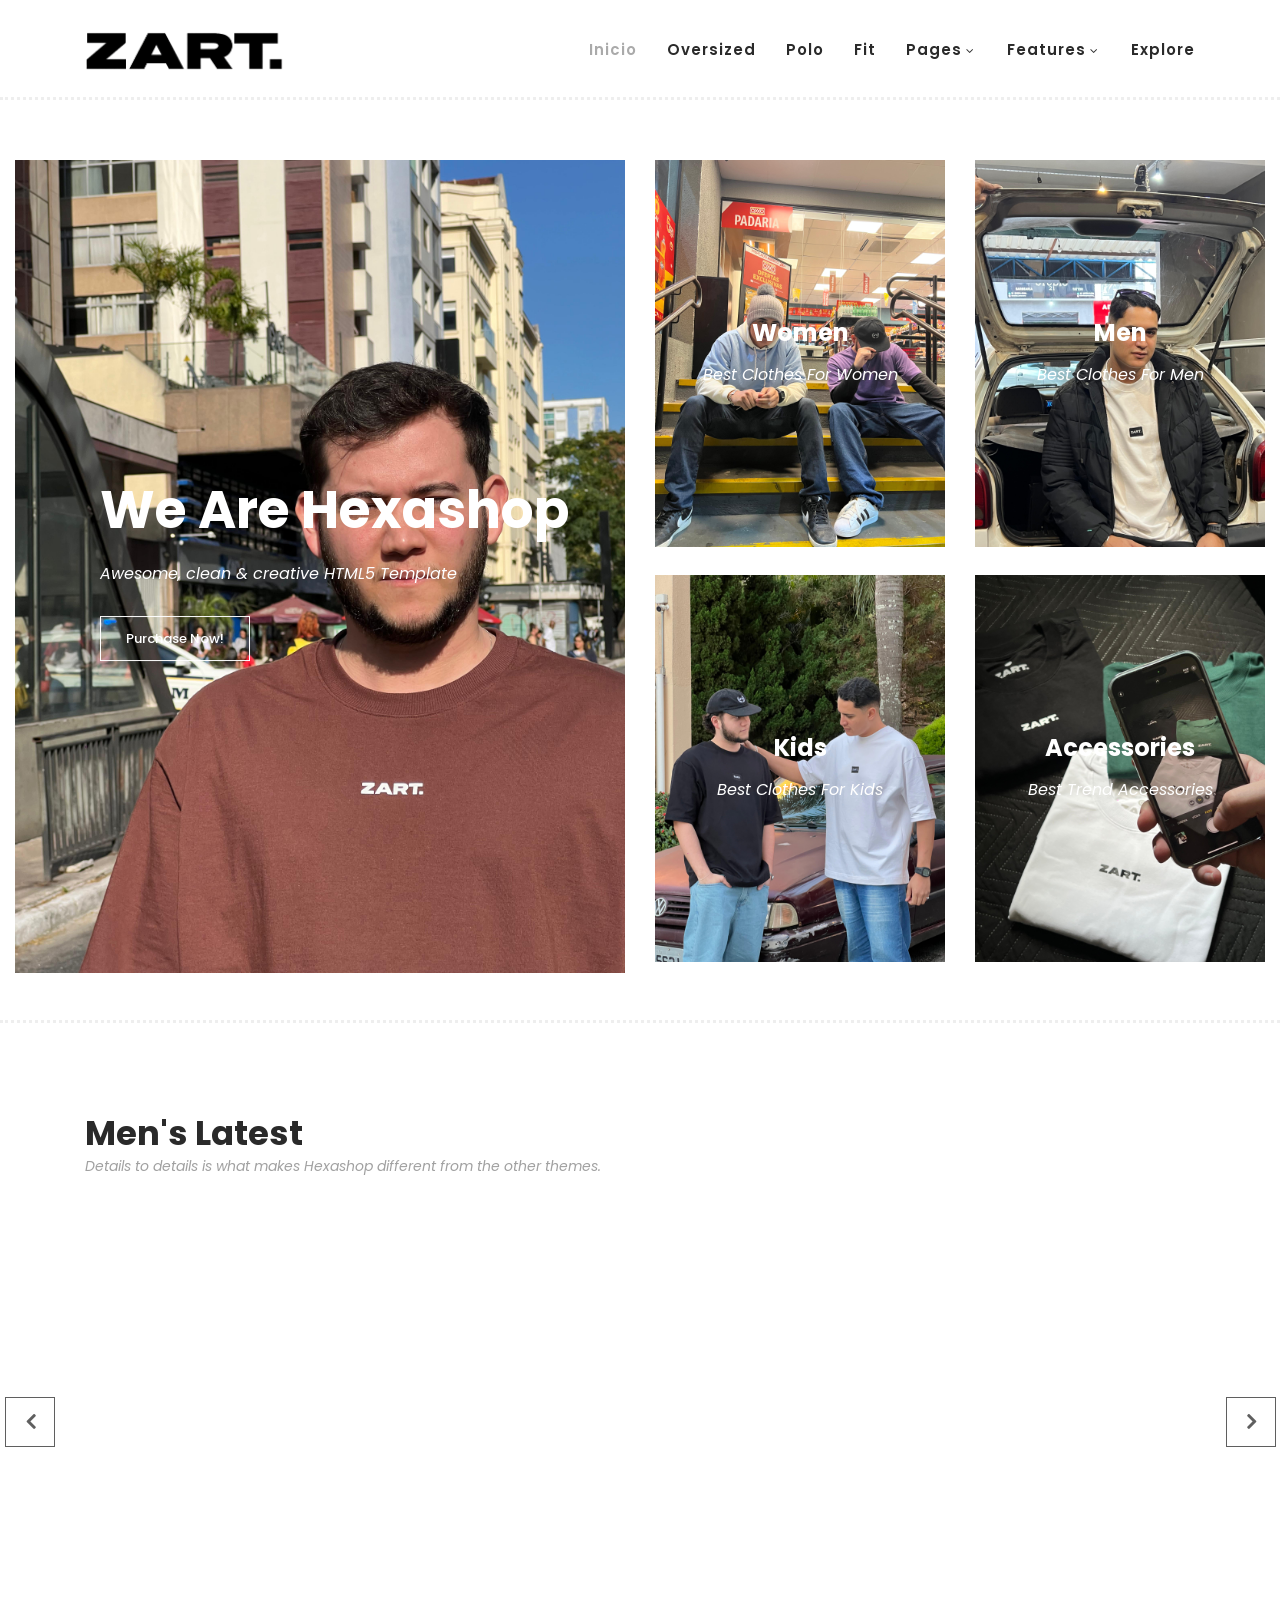
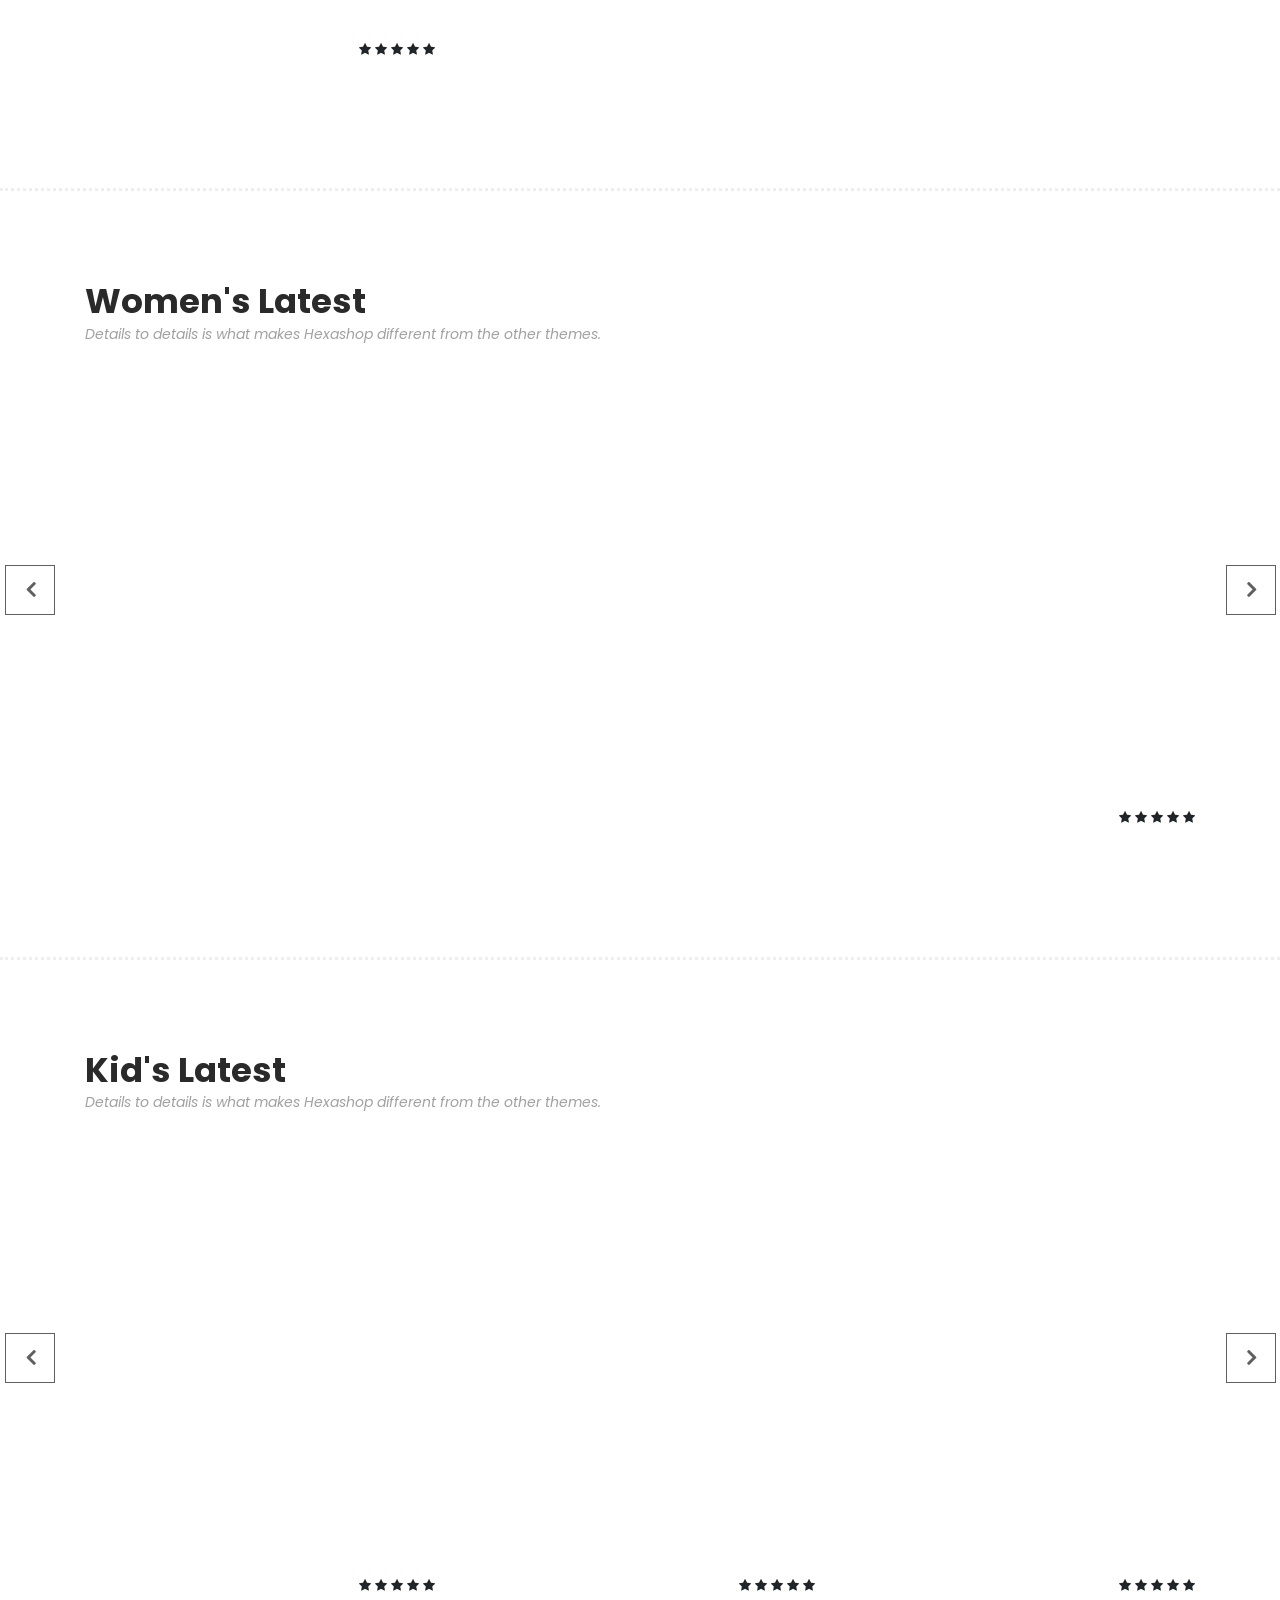
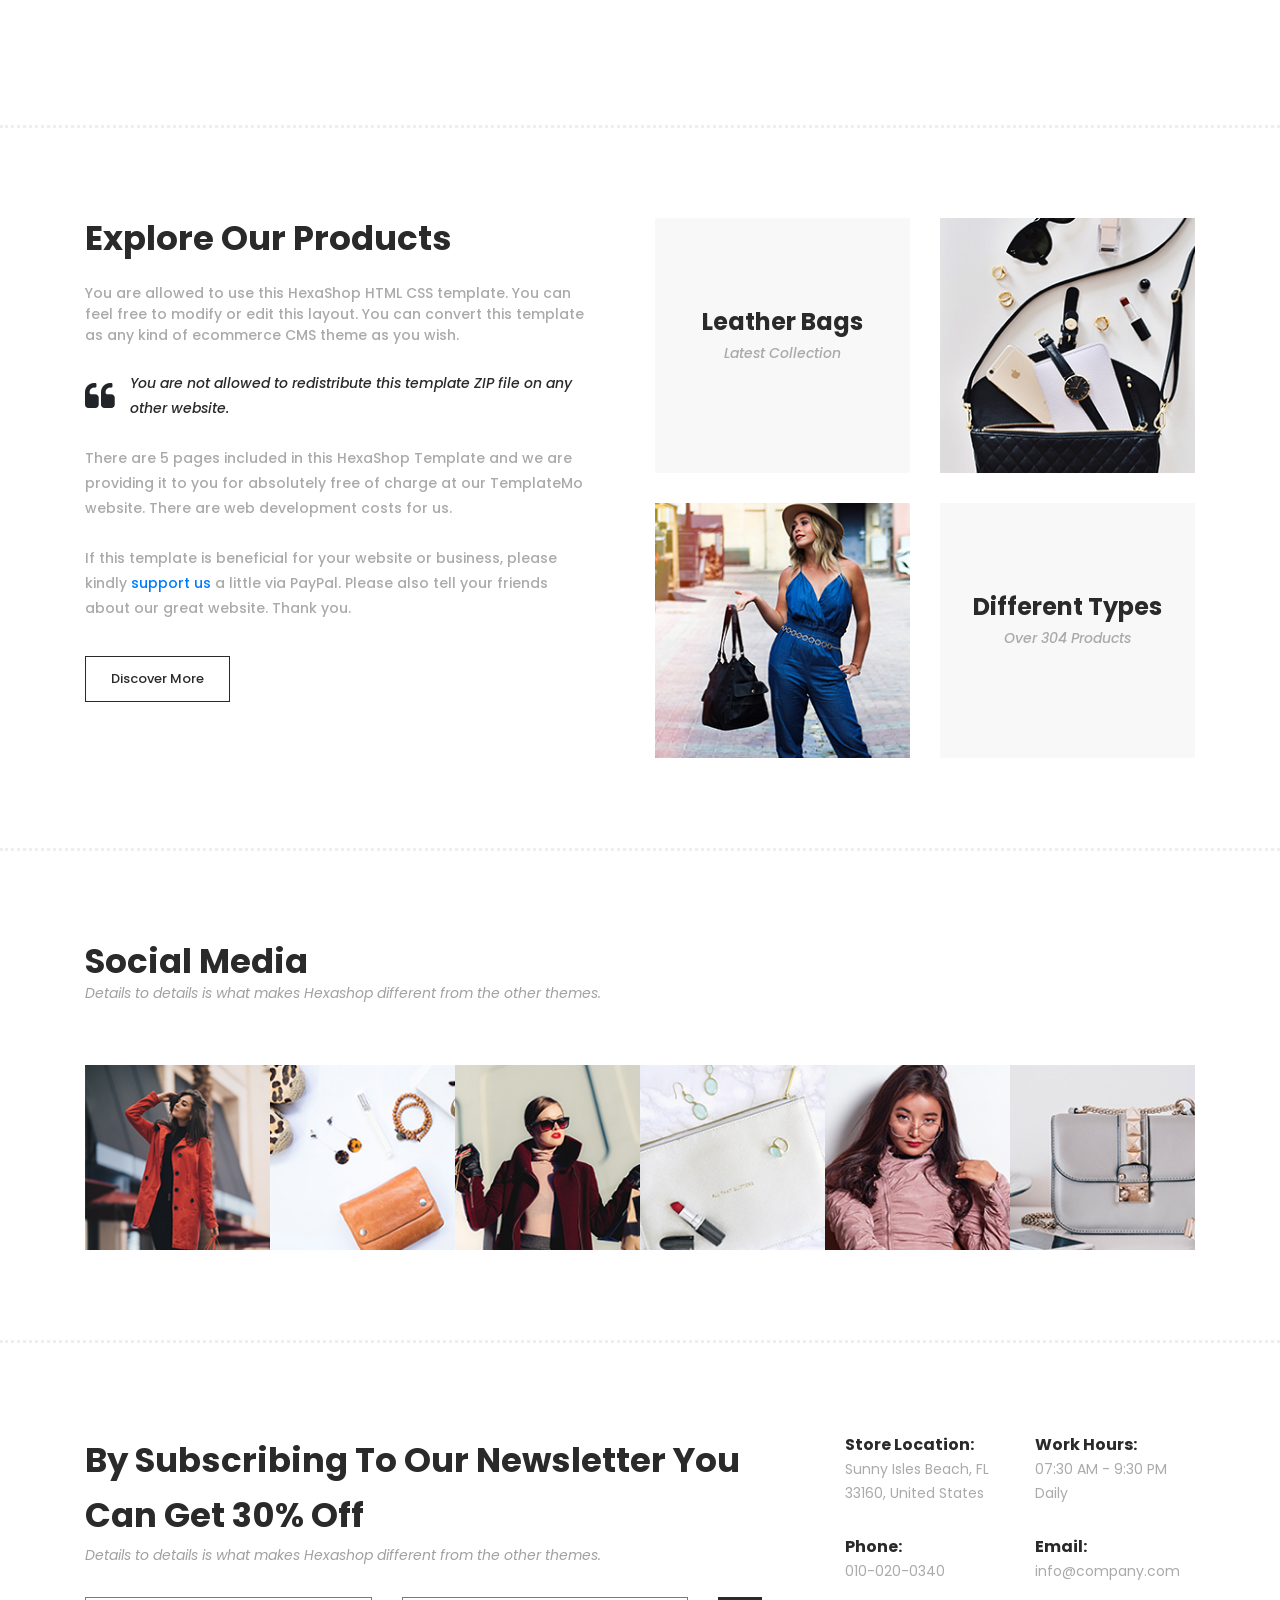
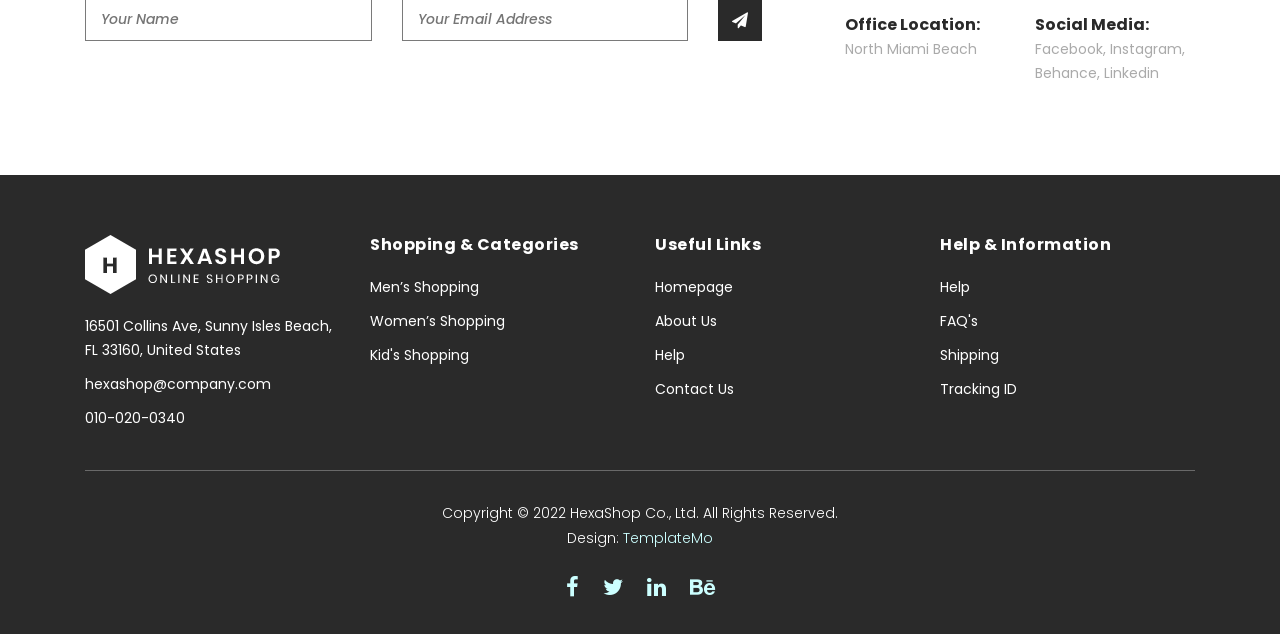
==== index.html @ af6d88c0 "zart" ====
<!DOCTYPE html>
<html lang="en">

  <head>

    <meta charset="utf-8">
    <meta name="viewport" content="width=device-width, initial-scale=1, shrink-to-fit=no">
    <meta name="description" content="">
    <meta name="author" content="">
    <link href="https://fonts.googleapis.com/css?family=Poppins:100,200,300,400,500,600,700,800,900&display=swap" rel="stylesheet">

    <title>Hexashop Ecommerce HTML CSS Template</title>


    <!-- Additional CSS Files -->
    <link rel="stylesheet" type="text/css" href="assets/css/bootstrap.min.css">

    <link rel="stylesheet" type="text/css" href="assets/css/font-awesome.css">

    <link rel="stylesheet" href="assets/css/templatemo-hexashop.css">

    <link rel="stylesheet" href="assets/css/owl-carousel.css">

    <link rel="stylesheet" href="assets/css/lightbox.css">
<!--

TemplateMo 571 Hexashop

https://templatemo.com/tm-571-hexashop

-->
    </head>
    
    <body>
    
    <!-- ***** Preloader Start ***** -->
    <div id="preloader">
        <div class="jumper">
            <div></div>
            <div></div>
            <div></div>
        </div>
    </div>  
    <!-- ***** Preloader End ***** -->
    
    
    <!-- ***** Header Area Start ***** -->
    <header class="header-area header-sticky">
        <div class="container">
            <div class="row">
                <div class="col-12">
                    <nav class="main-nav">
                        <!-- ***** Logo Start ***** -->
                        <a href="index.html" class="logo">
                            <img src="assets/img/zartpreto.png" width="200px">
                        </a>
                        <!-- ***** Logo End ***** -->
                        <!-- ***** Menu Start ***** -->
                        <ul class="nav">
                            <li class="scroll-to-section"><a href="#top" class="active">Inicio</a></li>
                            <li class="scroll-to-section"><a href="#men">Oversized</a></li>
                            <li class="scroll-to-section"><a href="#women">Polo</a></li>
                            <li class="scroll-to-section"><a href="#kids">Fit</a></li>
                            <li class="submenu">
                                <a href="javascript:;">Pages</a>
                                <ul>
                                    <li><a href="about.html">About Us</a></li>
                                    <li><a href="products.html">Products</a></li>
                                    <li><a href="single-product.html">Single Product</a></li>
                                    <li><a href="contact.html">Contact Us</a></li>
                                </ul>
                            </li>
                            <li class="submenu">
                                <a href="javascript:;">Features</a>
                                <ul>
                                    <li><a href="#">Features Page 1</a></li>
                                    <li><a href="#">Features Page 2</a></li>
                                    <li><a href="#">Features Page 3</a></li>
                                    <li><a rel="nofollow" href="https://templatemo.com/page/4" target="_blank">Template Page 4</a></li>
                                </ul>
                            </li>
                            <li class="scroll-to-section"><a href="#explore">Explore</a></li>
                        </ul>        
                        <a class='menu-trigger'>
                            <span>Menu</span>
                        </a>
                        <!-- ***** Menu End ***** -->
                    </nav>
                </div>
            </div>
        </div>
    </header>
    <!-- ***** Header Area End ***** -->

    <!-- ***** Main Banner Area Start ***** -->
    <div class="main-banner" id="top">
        <div class="container-fluid">
            <div class="row">
                <div class="col-lg-6">
                    <div class="left-content">
                        <div class="thumb">
                            <div class="inner-content">
                                <h4>We Are Hexashop</h4>
                                <span>Awesome, clean &amp; creative HTML5 Template</span>
                                <div class="main-border-button">
                                    <a href="#">Purchase Now!</a>
                                </div>
                            </div>
                            <img src="assets/img/emanuel-marrom (3).jpeg" alt="">
                        </div>
                    </div>
                </div>
                <div class="col-lg-6">
                    <div class="right-content">
                        <div class="row">
                            <div class="col-lg-6">
                                <div class="right-first-image">
                                    <div class="thumb">
                                        <div class="inner-content">
                                            <h4>Women</h4>
                                            <span>Best Clothes For Women</span>
                                        </div>
                                        <div class="hover-content">
                                            <div class="inner">
                                                <h4>Women</h4>
                                                <p>Lorem ipsum dolor sit amet, conservisii ctetur adipiscing elit incid.</p>
                                                <div class="main-border-button">
                                                    <a href="#">Discover More</a>
                                                </div>
                                            </div>
                                        </div>
                                        <img src="assets/img/pocoio.jpg">
                                    </div>
                                </div>
                            </div>
                            <div class="col-lg-6">
                                <div class="right-first-image">
                                    <div class="thumb">
                                        <div class="inner-content">
                                            <h4>Men</h4>
                                            <span>Best Clothes For Men</span>
                                        </div>
                                        <div class="hover-content">
                                            <div class="inner">
                                                <h4>Men</h4>
                                                <p>Lorem ipsum dolor sit amet, conservisii ctetur adipiscing elit incid.</p>
                                                <div class="main-border-button">
                                                    <a href="#">Discover More</a>
                                                </div>
                                            </div>
                                        </div>
                                        <img src="assets/img/zattar-carro.jpeg">
                                    </div>
                                </div>
                            </div>
                            <div class="col-lg-6">
                                <div class="right-first-image">
                                    <div class="thumb">
                                        <div class="inner-content">
                                            <h4>Kids</h4>
                                            <span>Best Clothes For Kids</span>
                                        </div>
                                        <div class="hover-content">
                                            <div class="inner">
                                                <h4>Kids</h4>
                                                <p>Lorem ipsum dolor sit amet, conservisii ctetur adipiscing elit incid.</p>
                                                <div class="main-border-button">
                                                    <a href="#">Discover More</a>
                                                </div>
                                            </div>
                                        </div>
                                        <img src="assets/img/olhando-camiseta.jpeg">
                                    </div>
                                </div>
                            </div>
                            <div class="col-lg-6">
                                <div class="right-first-image">
                                    <div class="thumb">
                                        <div class="inner-content">
                                            <h4>Accessories</h4>
                                            <span>Best Trend Accessories</span>
                                        </div>
                                        <div class="hover-content">
                                            <div class="inner">
                                                <h4>Accessories</h4>
                                                <p>Lorem ipsum dolor sit amet, conservisii ctetur adipiscing elit incid.</p>
                                                <div class="main-border-button">
                                                    <a href="#">Discover More</a>
                                                </div>
                                            </div>
                                        </div>
                                        <img src="assets/img/post-camisetas.jpeg">
                                    </div>
                                </div>
                            </div>
                        </div>
                    </div>
                </div>
            </div>
        </div>
    </div>
    <!-- ***** Main Banner Area End ***** -->

    <!-- ***** Men Area Starts ***** -->
    <section class="section" id="men">
        <div class="container">
            <div class="row">
                <div class="col-lg-6">
                    <div class="section-heading">
                        <h2>Men's Latest</h2>
                        <span>Details to details is what makes Hexashop different from the other themes.</span>
                    </div>
                </div>
            </div>
        </div>
        <div class="container">
            <div class="row">
                <div class="col-lg-12">
                    <div class="men-item-carousel">
                        <div class="owl-men-item owl-carousel">
                            <div class="item">
                                <div class="thumb">
                                    <div class="hover-content">
                                        <ul>
                                            <li><a href="single-product.html"><i class="fa fa-eye"></i></a></li>
                                            <li><a href="single-product.html"><i class="fa fa-star"></i></a></li>
                                            <li><a href="single-product.html"><i class="fa fa-shopping-cart"></i></a></li>
                                        </ul>
                                    </div>
                                    <img src="assets/images/men-01.jpg" alt="">
                                </div>
                                <div class="down-content">
                                    <h4>Classic Spring</h4>
                                    <span>$120.00</span>
                                    <ul class="stars">
                                        <li><i class="fa fa-star"></i></li>
                                        <li><i class="fa fa-star"></i></li>
                                        <li><i class="fa fa-star"></i></li>
                                        <li><i class="fa fa-star"></i></li>
                                        <li><i class="fa fa-star"></i></li>
                                    </ul>
                                </div>
                            </div>
                            <div class="item">
                                <div class="thumb">
                                    <div class="hover-content">
                                        <ul>
                                            <li><a href="single-product.html"><i class="fa fa-eye"></i></a></li>
                                            <li><a href="single-product.html"><i class="fa fa-star"></i></a></li>
                                            <li><a href="single-product.html"><i class="fa fa-shopping-cart"></i></a></li>
                                        </ul>
                                    </div>
                                    <img src="assets/images/men-02.jpg" alt="">
                                </div>
                                <div class="down-content">
                                    <h4>Air Force 1 X</h4>
                                    <span>$90.00</span>
                                    <ul class="stars">
                                        <li><i class="fa fa-star"></i></li>
                                        <li><i class="fa fa-star"></i></li>
                                        <li><i class="fa fa-star"></i></li>
                                        <li><i class="fa fa-star"></i></li>
                                        <li><i class="fa fa-star"></i></li>
                                    </ul>
                                </div>
                            </div>
                            <div class="item">
                                <div class="thumb">
                                    <div class="hover-content">
                                        <ul>
                                            <li><a href="single-product.html"><i class="fa fa-eye"></i></a></li>
                                            <li><a href="single-product.html"><i class="fa fa-star"></i></a></li>
                                            <li><a href="single-product.html"><i class="fa fa-shopping-cart"></i></a></li>
                                        </ul>
                                    </div>
                                    <img src="assets/images/men-03.jpg" alt="">
                                </div>
                                <div class="down-content">
                                    <h4>Love Nana ‘20</h4>
                                    <span>$150.00</span>
                                    <ul class="stars">
                                        <li><i class="fa fa-star"></i></li>
                                        <li><i class="fa fa-star"></i></li>
                                        <li><i class="fa fa-star"></i></li>
                                        <li><i class="fa fa-star"></i></li>
                                        <li><i class="fa fa-star"></i></li>
                                    </ul>
                                </div>
                            </div>
                            <div class="item">
                                <div class="thumb">
                                    <div class="hover-content">
                                        <ul>
                                            <li><a href="single-product.html"><i class="fa fa-eye"></i></a></li>
                                            <li><a href="single-product.html"><i class="fa fa-star"></i></a></li>
                                            <li><a href="single-product.html"><i class="fa fa-shopping-cart"></i></a></li>
                                        </ul>
                                    </div>
                                    <img src="assets/images/men-01.jpg" alt="">
                                </div>
                                <div class="down-content">
                                    <h4>Classic Spring</h4>
                                    <span>$120.00</span>
                                    <ul class="stars">
                                        <li><i class="fa fa-star"></i></li>
                                        <li><i class="fa fa-star"></i></li>
                                        <li><i class="fa fa-star"></i></li>
                                        <li><i class="fa fa-star"></i></li>
                                        <li><i class="fa fa-star"></i></li>
                                    </ul>
                                </div>
                            </div>
                        </div>
                    </div>
                </div>
            </div>
        </div>
    </section>
    <!-- ***** Men Area Ends ***** -->

    <!-- ***** Women Area Starts ***** -->
    <section class="section" id="women">
        <div class="container">
            <div class="row">
                <div class="col-lg-6">
                    <div class="section-heading">
                        <h2>Women's Latest</h2>
                        <span>Details to details is what makes Hexashop different from the other themes.</span>
                    </div>
                </div>
            </div>
        </div>
        <div class="container">
            <div class="row">
                <div class="col-lg-12">
                    <div class="women-item-carousel">
                        <div class="owl-women-item owl-carousel">
                            <div class="item">
                                <div class="thumb">
                                    <div class="hover-content">
                                        <ul>
                                            <li><a href="single-product.html"><i class="fa fa-eye"></i></a></li>
                                            <li><a href="single-product.html"><i class="fa fa-star"></i></a></li>
                                            <li><a href="single-product.html"><i class="fa fa-shopping-cart"></i></a></li>
                                        </ul>
                                    </div>
                                    <img src="assets/images/women-01.jpg" alt="">
                                </div>
                                <div class="down-content">
                                    <h4>New Green Jacket</h4>
                                    <span>$75.00</span>
                                    <ul class="stars">
                                        <li><i class="fa fa-star"></i></li>
                                        <li><i class="fa fa-star"></i></li>
                                        <li><i class="fa fa-star"></i></li>
                                        <li><i class="fa fa-star"></i></li>
                                        <li><i class="fa fa-star"></i></li>
                                    </ul>
                                </div>
                            </div>
                            <div class="item">
                                <div class="thumb">
                                    <div class="hover-content">
                                        <ul>
                                            <li><a href="single-product.html"><i class="fa fa-eye"></i></a></li>
                                            <li><a href="single-product.html"><i class="fa fa-star"></i></a></li>
                                            <li><a href="single-product.html"><i class="fa fa-shopping-cart"></i></a></li>
                                        </ul>
                                    </div>
                                    <img src="assets/images/women-02.jpg" alt="">
                                </div>
                                <div class="down-content">
                                    <h4>Classic Dress</h4>
                                    <span>$45.00</span>
                                    <ul class="stars">
                                        <li><i class="fa fa-star"></i></li>
                                        <li><i class="fa fa-star"></i></li>
                                        <li><i class="fa fa-star"></i></li>
                                        <li><i class="fa fa-star"></i></li>
                                        <li><i class="fa fa-star"></i></li>
                                    </ul>
                                </div>
                            </div>
                            <div class="item">
                                <div class="thumb">
                                    <div class="hover-content">
                                        <ul>
                                            <li><a href="single-product.html"><i class="fa fa-eye"></i></a></li>
                                            <li><a href="single-product.html"><i class="fa fa-star"></i></a></li>
                                            <li><a href="single-product.html"><i class="fa fa-shopping-cart"></i></a></li>
                                        </ul>
                                    </div>
                                    <img src="assets/images/women-03.jpg" alt="">
                                </div>
                                <div class="down-content">
                                    <h4>Spring Collection</h4>
                                    <span>$130.00</span>
                                    <ul class="stars">
                                        <li><i class="fa fa-star"></i></li>
                                        <li><i class="fa fa-star"></i></li>
                                        <li><i class="fa fa-star"></i></li>
                                        <li><i class="fa fa-star"></i></li>
                                        <li><i class="fa fa-star"></i></li>
                                    </ul>
                                </div>
                            </div>
                            <div class="item">
                                <div class="thumb">
                                    <div class="hover-content">
                                        <ul>
                                            <li><a href="single-product.html"><i class="fa fa-eye"></i></a></li>
                                            <li><a href="single-product.html"><i class="fa fa-star"></i></a></li>
                                            <li><a href="single-product.html"><i class="fa fa-shopping-cart"></i></a></li>
                                        </ul>
                                    </div>
                                    <img src="assets/images/women-01.jpg" alt="">
                                </div>
                                <div class="down-content">
                                    <h4>Classic Spring</h4>
                                    <span>$120.00</span>
                                    <ul class="stars">
                                        <li><i class="fa fa-star"></i></li>
                                        <li><i class="fa fa-star"></i></li>
                                        <li><i class="fa fa-star"></i></li>
                                        <li><i class="fa fa-star"></i></li>
                                        <li><i class="fa fa-star"></i></li>
                                    </ul>
                                </div>
                            </div>
                        </div>
                    </div>
                </div>
            </div>
        </div>
    </section>
    <!-- ***** Women Area Ends ***** -->

    <!-- ***** Kids Area Starts ***** -->
    <section class="section" id="kids">
        <div class="container">
            <div class="row">
                <div class="col-lg-6">
                    <div class="section-heading">
                        <h2>Kid's Latest</h2>
                        <span>Details to details is what makes Hexashop different from the other themes.</span>
                    </div>
                </div>
            </div>
        </div>
        <div class="container">
            <div class="row">
                <div class="col-lg-12">
                    <div class="kid-item-carousel">
                        <div class="owl-kid-item owl-carousel">
                            <div class="item">
                                <div class="thumb">
                                    <div class="hover-content">
                                        <ul>
                                            <li><a href="single-product.html"><i class="fa fa-eye"></i></a></li>
                                            <li><a href="single-product.html"><i class="fa fa-star"></i></a></li>
                                            <li><a href="single-product.html"><i class="fa fa-shopping-cart"></i></a></li>
                                        </ul>
                                    </div>
                                    <img src="assets/images/kid-01.jpg" alt="">
                                </div>
                                <div class="down-content">
                                    <h4>School Collection</h4>
                                    <span>$80.00</span>
                                    <ul class="stars">
                                        <li><i class="fa fa-star"></i></li>
                                        <li><i class="fa fa-star"></i></li>
                                        <li><i class="fa fa-star"></i></li>
                                        <li><i class="fa fa-star"></i></li>
                                        <li><i class="fa fa-star"></i></li>
                                    </ul>
                                </div>
                            </div>
                            <div class="item">
                                <div class="thumb">
                                    <div class="hover-content">
                                        <ul>
                                            <li><a href="single-product.html"><i class="fa fa-eye"></i></a></li>
                                            <li><a href="single-product.html"><i class="fa fa-star"></i></a></li>
                                            <li><a href="single-product.html"><i class="fa fa-shopping-cart"></i></a></li>
                                        </ul>
                                    </div>
                                    <img src="assets/images/kid-02.jpg" alt="">
                                </div>
                                <div class="down-content">
                                    <h4>Summer Cap</h4>
                                    <span>$12.00</span>
                                    <ul class="stars">
                                        <li><i class="fa fa-star"></i></li>
                                        <li><i class="fa fa-star"></i></li>
                                        <li><i class="fa fa-star"></i></li>
                                        <li><i class="fa fa-star"></i></li>
                                        <li><i class="fa fa-star"></i></li>
                                    </ul>
                                </div>
                            </div>
                            <div class="item">
                                <div class="thumb">
                                    <div class="hover-content">
                                        <ul>
                                            <li><a href="single-product.html"><i class="fa fa-eye"></i></a></li>
                                            <li><a href="single-product.html"><i class="fa fa-star"></i></a></li>
                                            <li><a href="single-product.html"><i class="fa fa-shopping-cart"></i></a></li>
                                        </ul>
                                    </div>
                                    <img src="assets/images/kid-03.jpg" alt="">
                                </div>
                                <div class="down-content">
                                    <h4>Classic Kid</h4>
                                    <span>$30.00</span>
                                    <ul class="stars">
                                        <li><i class="fa fa-star"></i></li>
                                        <li><i class="fa fa-star"></i></li>
                                        <li><i class="fa fa-star"></i></li>
                                        <li><i class="fa fa-star"></i></li>
                                        <li><i class="fa fa-star"></i></li>
                                    </ul>
                                </div>
                            </div>
                            <div class="item">
                                <div class="thumb">
                                    <div class="hover-content">
                                        <ul>
                                            <li><a href="single-product.html"><i class="fa fa-eye"></i></a></li>
                                            <li><a href="single-product.html"><i class="fa fa-star"></i></a></li>
                                            <li><a href="single-product.html"><i class="fa fa-shopping-cart"></i></a></li>
                                        </ul>
                                    </div>
                                    <img src="assets/images/kid-01.jpg" alt="">
                                </div>
                                <div class="down-content">
                                    <h4>Classic Spring</h4>
                                    <span>$120.00</span>
                                    <ul class="stars">
                                        <li><i class="fa fa-star"></i></li>
                                        <li><i class="fa fa-star"></i></li>
                                        <li><i class="fa fa-star"></i></li>
                                        <li><i class="fa fa-star"></i></li>
                                        <li><i class="fa fa-star"></i></li>
                                    </ul>
                                </div>
                            </div>
                        </div>
                    </div>
                </div>
            </div>
        </div>
    </section>
    <!-- ***** Kids Area Ends ***** -->

    <!-- ***** Explore Area Starts ***** -->
    <section class="section" id="explore">
        <div class="container">
            <div class="row">
                <div class="col-lg-6">
                    <div class="left-content">
                        <h2>Explore Our Products</h2>
                        <span>You are allowed to use this HexaShop HTML CSS template. You can feel free to modify or edit this layout. You can convert this template as any kind of ecommerce CMS theme as you wish.</span>
                        <div class="quote">
                            <i class="fa fa-quote-left"></i><p>You are not allowed to redistribute this template ZIP file on any other website.</p>
                        </div>
                        <p>There are 5 pages included in this HexaShop Template and we are providing it to you for absolutely free of charge at our TemplateMo website. There are web development costs for us.</p>
                        <p>If this template is beneficial for your website or business, please kindly <a rel="nofollow" href="https://paypal.me/templatemo" target="_blank">support us</a> a little via PayPal. Please also tell your friends about our great website. Thank you.</p>
                        <div class="main-border-button">
                            <a href="products.html">Discover More</a>
                        </div>
                    </div>
                </div>
                <div class="col-lg-6">
                    <div class="right-content">
                        <div class="row">
                            <div class="col-lg-6">
                                <div class="leather">
                                    <h4>Leather Bags</h4>
                                    <span>Latest Collection</span>
                                </div>
                            </div>
                            <div class="col-lg-6">
                                <div class="first-image">
                                    <img src="assets/images/explore-image-01.jpg" alt="">
                                </div>
                            </div>
                            <div class="col-lg-6">
                                <div class="second-image">
                                    <img src="assets/images/explore-image-02.jpg" alt="">
                                </div>
                            </div>
                            <div class="col-lg-6">
                                <div class="types">
                                    <h4>Different Types</h4>
                                    <span>Over 304 Products</span>
                                </div>
                            </div>
                        </div>
                    </div>
                </div>
            </div>
        </div>
    </section>
    <!-- ***** Explore Area Ends ***** -->

    <!-- ***** Social Area Starts ***** -->
    <section class="section" id="social">
        <div class="container">
            <div class="row">
                <div class="col-lg-12">
                    <div class="section-heading">
                        <h2>Social Media</h2>
                        <span>Details to details is what makes Hexashop different from the other themes.</span>
                    </div>
                </div>
            </div>
        </div>
        <div class="container">
            <div class="row images">
                <div class="col-2">
                    <div class="thumb">
                        <div class="icon">
                            <a href="http://instagram.com">
                                <h6>Fashion</h6>
                                <i class="fa fa-instagram"></i>
                            </a>
                        </div>
                        <img src="assets/images/instagram-01.jpg" alt="">
                    </div>
                </div>
                <div class="col-2">
                    <div class="thumb">
                        <div class="icon">
                            <a href="http://instagram.com">
                                <h6>New</h6>
                                <i class="fa fa-instagram"></i>
                            </a>
                        </div>
                        <img src="assets/images/instagram-02.jpg" alt="">
                    </div>
                </div>
                <div class="col-2">
                    <div class="thumb">
                        <div class="icon">
                            <a href="http://instagram.com">
                                <h6>Brand</h6>
                                <i class="fa fa-instagram"></i>
                            </a>
                        </div>
                        <img src="assets/images/instagram-03.jpg" alt="">
                    </div>
                </div>
                <div class="col-2">
                    <div class="thumb">
                        <div class="icon">
                            <a href="http://instagram.com">
                                <h6>Makeup</h6>
                                <i class="fa fa-instagram"></i>
                            </a>
                        </div>
                        <img src="assets/images/instagram-04.jpg" alt="">
                    </div>
                </div>
                <div class="col-2">
                    <div class="thumb">
                        <div class="icon">
                            <a href="http://instagram.com">
                                <h6>Leather</h6>
                                <i class="fa fa-instagram"></i>
                            </a>
                        </div>
                        <img src="assets/images/instagram-05.jpg" alt="">
                    </div>
                </div>
                <div class="col-2">
                    <div class="thumb">
                        <div class="icon">
                            <a href="http://instagram.com">
                                <h6>Bag</h6>
                                <i class="fa fa-instagram"></i>
                            </a>
                        </div>
                        <img src="assets/images/instagram-06.jpg" alt="">
                    </div>
                </div>
            </div>
        </div>
    </section>
    <!-- ***** Social Area Ends ***** -->

    <!-- ***** Subscribe Area Starts ***** -->
    <div class="subscribe">
        <div class="container">
            <div class="row">
                <div class="col-lg-8">
                    <div class="section-heading">
                        <h2>By Subscribing To Our Newsletter You Can Get 30% Off</h2>
                        <span>Details to details is what makes Hexashop different from the other themes.</span>
                    </div>
                    <form id="subscribe" action="" method="get">
                        <div class="row">
                          <div class="col-lg-5">
                            <fieldset>
                              <input name="name" type="text" id="name" placeholder="Your Name" required="">
                            </fieldset>
                          </div>
                          <div class="col-lg-5">
                            <fieldset>
                              <input name="email" type="text" id="email" pattern="[^ @]*@[^ @]*" placeholder="Your Email Address" required="">
                            </fieldset>
                          </div>
                          <div class="col-lg-2">
                            <fieldset>
                              <button type="submit" id="form-submit" class="main-dark-button"><i class="fa fa-paper-plane"></i></button>
                            </fieldset>
                          </div>
                        </div>
                    </form>
                </div>
                <div class="col-lg-4">
                    <div class="row">
                        <div class="col-6">
                            <ul>
                                <li>Store Location:<br><span>Sunny Isles Beach, FL 33160, United States</span></li>
                                <li>Phone:<br><span>010-020-0340</span></li>
                                <li>Office Location:<br><span>North Miami Beach</span></li>
                            </ul>
                        </div>
                        <div class="col-6">
                            <ul>
                                <li>Work Hours:<br><span>07:30 AM - 9:30 PM Daily</span></li>
                                <li>Email:<br><span>info@company.com</span></li>
                                <li>Social Media:<br><span><a href="#">Facebook</a>, <a href="#">Instagram</a>, <a href="#">Behance</a>, <a href="#">Linkedin</a></span></li>
                            </ul>
                        </div>
                    </div>
                </div>
            </div>
        </div>
    </div>
    <!-- ***** Subscribe Area Ends ***** -->
    
    <!-- ***** Footer Start ***** -->
    <footer>
        <div class="container">
            <div class="row">
                <div class="col-lg-3">
                    <div class="first-item">
                        <div class="logo">
                            <img src="assets/images/white-logo.png" alt="hexashop ecommerce templatemo">
                        </div>
                        <ul>
                            <li><a href="#">16501 Collins Ave, Sunny Isles Beach, FL 33160, United States</a></li>
                            <li><a href="#">hexashop@company.com</a></li>
                            <li><a href="#">010-020-0340</a></li>
                        </ul>
                    </div>
                </div>
                <div class="col-lg-3">
                    <h4>Shopping &amp; Categories</h4>
                    <ul>
                        <li><a href="#">Men’s Shopping</a></li>
                        <li><a href="#">Women’s Shopping</a></li>
                        <li><a href="#">Kid's Shopping</a></li>
                    </ul>
                </div>
                <div class="col-lg-3">
                    <h4>Useful Links</h4>
                    <ul>
                        <li><a href="#">Homepage</a></li>
                        <li><a href="#">About Us</a></li>
                        <li><a href="#">Help</a></li>
                        <li><a href="#">Contact Us</a></li>
                    </ul>
                </div>
                <div class="col-lg-3">
                    <h4>Help &amp; Information</h4>
                    <ul>
                        <li><a href="#">Help</a></li>
                        <li><a href="#">FAQ's</a></li>
                        <li><a href="#">Shipping</a></li>
                        <li><a href="#">Tracking ID</a></li>
                    </ul>
                </div>
                <div class="col-lg-12">
                    <div class="under-footer">
                        <p>Copyright © 2022 HexaShop Co., Ltd. All Rights Reserved. 
                        
                        <br>Design: <a href="https://templatemo.com" target="_parent" title="free css templates">TemplateMo</a></p>
                        <ul>
                            <li><a href="#"><i class="fa fa-facebook"></i></a></li>
                            <li><a href="#"><i class="fa fa-twitter"></i></a></li>
                            <li><a href="#"><i class="fa fa-linkedin"></i></a></li>
                            <li><a href="#"><i class="fa fa-behance"></i></a></li>
                        </ul>
                    </div>
                </div>
            </div>
        </div>
    </footer>
    

    <!-- jQuery -->
    <script src="assets/js/jquery-2.1.0.min.js"></script>

    <!-- Bootstrap -->
    <script src="assets/js/popper.js"></script>
    <script src="assets/js/bootstrap.min.js"></script>

    <!-- Plugins -->
    <script src="assets/js/owl-carousel.js"></script>
    <script src="assets/js/accordions.js"></script>
    <script src="assets/js/datepicker.js"></script>
    <script src="assets/js/scrollreveal.min.js"></script>
    <script src="assets/js/waypoints.min.js"></script>
    <script src="assets/js/jquery.counterup.min.js"></script>
    <script src="assets/js/imgfix.min.js"></script> 
    <script src="assets/js/slick.js"></script> 
    <script src="assets/js/lightbox.js"></script> 
    <script src="assets/js/isotope.js"></script> 
    
    <!-- Global Init -->
    <script src="assets/js/custom.js"></script>

    <script>

        $(function() {
            var selectedClass = "";
            $("p").click(function(){
            selectedClass = $(this).attr("data-rel");
            $("#portfolio").fadeTo(50, 0.1);
                $("#portfolio div").not("."+selectedClass).fadeOut();
            setTimeout(function() {
              $("."+selectedClass).fadeIn();
              $("#portfolio").fadeTo(50, 1);
            }, 500);
                
            });
        });

    </script>

  </body>
</html>
---- assets/css/templatemo-hexashop.css ----
/*

TemplateMo 571 Hexashop

https://templatemo.com/tm-571-hexashop

*/

/* ---------------------------------------------
Table of contents
------------------------------------------------
01. font & reset css
02. reset
03. global styles
04. header
05. banner
06. features
07. testimonials
08. contact
09. footer
10. preloader
11. search
12. portfolio

--------------------------------------------- */
/* 
---------------------------------------------
font & reset css
--------------------------------------------- 
*/
@import url("https://fonts.googleapis.com/css?family=Poppins:100,200,300,400,500,600,700,800,900");
/* 
---------------------------------------------
reset
--------------------------------------------- 
*/
html, body, div, span, applet, object, iframe, h1, h2, h3, h4, h5, h6, p, blockquote, div
pre, a, abbr, acronym, address, big, cite, code, del, dfn, em, font, img, ins, kbd, q,
s, samp, small, strike, strong, sub, sup, tt, var, b, u, i, center, dl, dt, dd, ol, ul, li,
figure, header, nav, section, article, aside, footer, figcaption {
  margin: 0;
  padding: 0;
  border: 0;
  outline: 0;
}

.clearfix:after {
  content: ".";
  display: block;
  clear: both;
  visibility: hidden;
  line-height: 0;
  height: 0;
}

.clearfix {
  display: inline-block;
}

html[xmlns] .clearfix {
  display: block;
}

* html .clearfix {
  height: 1%;
}

ul, li {
  padding: 0;
  margin: 0;
  list-style: none;
}

header, nav, section, article, aside, footer, hgroup {
  display: block;
}

* {
  box-sizing: border-box;
}

html, body {
  font-family: 'Poppins', sans-serif;
  font-weight: 400;
  background-color: #fff;
  font-size: 16px;
  -ms-text-size-adjust: 100%;
  -webkit-font-smoothing: antialiased;
  -moz-osx-font-smoothing: grayscale;
}

a {
  text-decoration: none !important;
}

h1, h2, h3, h4, h5, h6 {
  margin-top: 0px;
  margin-bottom: 0px;
}

ul {
  margin-bottom: 0px;
}

p {
  font-size: 14px;
  line-height: 25px;
  color: #2a2a2a;
}

/* 
---------------------------------------------
global styles
--------------------------------------------- 
*/
html,
body {
  background: #fff;
  font-family: 'Poppins', sans-serif;
}

::selection {
  background: #2a2a2a;
  color: #fff;
}

::-moz-selection {
  background: #2a2a2a;
  color: #fff;
}

@media (max-width: 991px) {
  html, body {
    overflow-x: hidden;
  }
  .mobile-top-fix {
    margin-top: 30px;
    margin-bottom: 0px;
  }
  .mobile-bottom-fix {
    margin-bottom: 30px;
  }
  .mobile-bottom-fix-big {
    margin-bottom: 60px;
  }
}

.main-border-button a {
  font-size: 13px;
  color: #fff;
  border: 1px solid #fff;
  padding: 12px 25px;
  display: inline-block;
  font-weight: 500;
  transition: all .3s;
}

.main-border-button a:hover {
  background-color: #fff;
  color: #2a2a2a;
}

.main-white-button a {
  font-size: 13px;
  color: #2a2a2a;
  background-color: #fff;
  padding: 12px 25px;
  display: inline-block;
  border-radius: 3px;
  font-weight: 600;
  transition: all .3s;
}

.main-white-button a:hover {
  opacity: 0.9;
}

.main-text-button a {
  font-size: 13px;
  color: #fff;
  font-weight: 600;
  transition: all .3s;
}

.main-text-button a:hover {
  opacity: 0.9;
}

.section-heading h2 {
  font-size: 34px;
  font-weight: 700;
  color: #2a2a2a;
}

.section-heading span {
  font-size: 14px;
  color: #a1a1a1;
  font-style: italic;
  font-weight: 400;
}



/* 
---------------------------------------------
header
--------------------------------------------- 
*/

.background-header {
  border-bottom: none !important;
  background-color: #fff;
  height: 80px!important;
  position: fixed!important;
  top: 0px;
  left: 0px;
  right: 0px;
  box-shadow: 0px 0px 10px rgba(0,0,0,0.15)!important;
}

.background-header .logo,
.background-header .main-nav .nav li a {
  color: #1e1e1e!important;
}

.background-header .main-nav .nav li:hover a {
  color: #2a2a2a!important;
}

.background-header .nav li a.active {
  color: #2a2a2a!important;
}

.header-area {
  border-bottom: 3px dotted #eee;
  box-shadow: none;
  background-color: #fff;
  position: absolute;
  top: 0px;
  left: 0px;
  right: 0px;
  z-index: 100;
  height: 100px;
  -webkit-transition: all .5s ease 0s;
  -moz-transition: all .5s ease 0s;
  -o-transition: all .5s ease 0s;
  transition: all .5s ease 0s;
}

.header-area .main-nav {
  min-height: 80px;
  background: transparent;
}

.header-area .main-nav .logo {
  line-height: 100px;
  color: #fff;
  font-size: 28px;
  font-weight: 700;
  text-transform: uppercase;
  letter-spacing: 2px;
  float: left;
  -webkit-transition: all 0.3s ease 0s;
  -moz-transition: all 0.3s ease 0s;
  -o-transition: all 0.3s ease 0s;
  transition: all 0.3s ease 0s;
}

.background-header .main-nav .logo {
  line-height: 75px;
}

.background-header .nav {
  margin-top: 20px !important;
}

.header-area .main-nav .nav {
  float: right;
  margin-top: 30px;
  margin-right: 0px;
  background-color: transparent;
  -webkit-transition: all 0.3s ease 0s;
  -moz-transition: all 0.3s ease 0s;
  -o-transition: all 0.3s ease 0s;
  transition: all 0.3s ease 0s;
  position: relative;
  z-index: 999;
}

.header-area .main-nav .nav li {
  padding-left: 15px;
  padding-right: 15px;
}

.header-area .main-nav .nav li:last-child {
  padding-right: 0px;
}

.header-area .main-nav .nav li a {
  display: block;
  font-weight: 600;
  font-size: 15px;
  color: #2a2a2a;
  text-transform: capitalize;
  -webkit-transition: all 0.3s ease 0s;
  -moz-transition: all 0.3s ease 0s;
  -o-transition: all 0.3s ease 0s;
  transition: all 0.3s ease 0s;
  height: 40px;
  line-height: 40px;
  border: transparent;
  letter-spacing: 1px;
}

.header-area .main-nav .nav li a {
  color: #2a2a2a;
}

.header-area .main-nav .nav li:hover a,
.header-area .main-nav .nav li a.active {
  color: #aaa!important;
}

.background-header .main-nav .nav li:hover a,
.background-header .main-nav .nav li a.active {
  color: #aaa!important;
  opacity: 1;
}

.header-area .main-nav .nav li.submenu {
  position: relative;
  padding-right: 30px;
}

.header-area .main-nav .nav li.submenu:after {
  font-family: FontAwesome;
  content: "\f107";
  font-size: 12px;
  color: #2a2a2a;
  position: absolute;
  right: 18px;
  top: 12px;
}

.background-header .main-nav .nav li.submenu:after {
  color: #2a2a2a;
}

.header-area .main-nav .nav li.submenu ul {
  position: absolute;
  width: 200px;
  box-shadow: 0 2px 28px 0 rgba(0, 0, 0, 0.06);
  overflow: hidden;
  top: 50px;
  opacity: 0;
  transform: translateY(+2em);
  visibility: hidden;
  z-index: -1;
  transition: all 0.3s ease-in-out 0s, visibility 0s linear 0.3s, z-index 0s linear 0.01s;
}

.header-area .main-nav .nav li.submenu ul li {
  margin-left: 0px;
  padding-left: 0px;
  padding-right: 0px;
}

.header-area .main-nav .nav li.submenu ul li a {
  opacity: 1;
  display: block;
  background: #f7f7f7;
  color: #2a2a2a!important;
  padding-left: 20px;
  height: 40px;
  line-height: 40px;
  -webkit-transition: all 0.3s ease 0s;
  -moz-transition: all 0.3s ease 0s;
  -o-transition: all 0.3s ease 0s;
  transition: all 0.3s ease 0s;
  position: relative;
  font-size: 13px;
  font-weight: 400;
  border-bottom: 1px solid #eee;
}

.header-area .main-nav .nav li.submenu ul li a:hover {
  background: #fff;
  color: #aaa!important;
  padding-left: 25px;
}

.header-area .main-nav .nav li.submenu ul li a:hover:before {
  width: 3px;
}

.header-area .main-nav .nav li.submenu:hover ul {
  visibility: visible;
  opacity: 1;
  z-index: 1;
  transform: translateY(0%);
  transition-delay: 0s, 0s, 0.3s;
}

.header-area .main-nav .menu-trigger {
  cursor: pointer;
  display: block;
  position: absolute;
  top: 33px;
  width: 32px;
  height: 40px;
  text-indent: -9999em;
  z-index: 99;
  right: 40px;
  display: none;
}

.background-header .main-nav .menu-trigger {
  top: 23px;
}

.header-area .main-nav .menu-trigger span,
.header-area .main-nav .menu-trigger span:before,
.header-area .main-nav .menu-trigger span:after {
  -moz-transition: all 0.4s;
  -o-transition: all 0.4s;
  -webkit-transition: all 0.4s;
  transition: all 0.4s;
  background-color: #1e1e1e;
  display: block;
  position: absolute;
  width: 30px;
  height: 2px;
  left: 0;
}

.background-header .main-nav .menu-trigger span,
.background-header .main-nav .menu-trigger span:before,
.background-header .main-nav .menu-trigger span:after {
  background-color: #1e1e1e;
}

.header-area .main-nav .menu-trigger span:before,
.header-area .main-nav .menu-trigger span:after {
  -moz-transition: all 0.4s;
  -o-transition: all 0.4s;
  -webkit-transition: all 0.4s;
  transition: all 0.4s;
  background-color: #1e1e1e;
  display: block;
  position: absolute;
  width: 30px;
  height: 2px;
  left: 0;
  width: 75%;
}

.background-header .main-nav .menu-trigger span:before,
.background-header .main-nav .menu-trigger span:after {
  background-color: #1e1e1e;
}

.header-area .main-nav .menu-trigger span:before,
.header-area .main-nav .menu-trigger span:after {
  content: "";
}

.header-area .main-nav .menu-trigger span {
  top: 16px;
}

.header-area .main-nav .menu-trigger span:before {
  -moz-transform-origin: 33% 100%;
  -ms-transform-origin: 33% 100%;
  -webkit-transform-origin: 33% 100%;
  transform-origin: 33% 100%;
  top: -10px;
  z-index: 10;
}

.header-area .main-nav .menu-trigger span:after {
  -moz-transform-origin: 33% 0;
  -ms-transform-origin: 33% 0;
  -webkit-transform-origin: 33% 0;
  transform-origin: 33% 0;
  top: 10px;
}

.header-area .main-nav .menu-trigger.active span,
.header-area .main-nav .menu-trigger.active span:before,
.header-area .main-nav .menu-trigger.active span:after {
  background-color: transparent;
  width: 100%;
}

.header-area .main-nav .menu-trigger.active span:before {
  -moz-transform: translateY(6px) translateX(1px) rotate(45deg);
  -ms-transform: translateY(6px) translateX(1px) rotate(45deg);
  -webkit-transform: translateY(6px) translateX(1px) rotate(45deg);
  transform: translateY(6px) translateX(1px) rotate(45deg);
  background-color: #1e1e1e;
}

.background-header .main-nav .menu-trigger.active span:before {
  background-color: #1e1e1e;
}

.header-area .main-nav .menu-trigger.active span:after {
  -moz-transform: translateY(-6px) translateX(1px) rotate(-45deg);
  -ms-transform: translateY(-6px) translateX(1px) rotate(-45deg);
  -webkit-transform: translateY(-6px) translateX(1px) rotate(-45deg);
  transform: translateY(-6px) translateX(1px) rotate(-45deg);
  background-color: #1e1e1e;
}

.background-header .main-nav .menu-trigger.active span:after {
  background-color: #1e1e1e;
}

.header-area.header-sticky {
  min-height: 80px;
}

.header-area .nav {
  margin-top: 30px;
}

.header-area.header-sticky .nav li a.active {
  color: #aaa;
}

@media (max-width: 1200px) {
  .header-area .main-nav .nav li {
    padding-left: 12px;
    padding-right: 12px;
  }
  .header-area .main-nav:before {
    display: none;
  }
}

@media (max-width: 767px) {
  .header-area .main-nav .logo {
    color: #1e1e1e;
  }
  .header-area.header-sticky .nav li a:hover,
  .header-area.header-sticky .nav li a.active {
    color: #aaa!important;
    opacity: 1;
  }
  .header-area.header-sticky .nav li.search-icon a {
    width: 100%;
  }
  .header-area {
    background-color: #f7f7f7;
    padding: 0px 15px;
    height: 100px;
    box-shadow: none;
    text-align: center;
  }
  .header-area .container {
    padding: 0px;
  }
  .header-area .logo {
    margin-left: 30px;
  }
  .header-area .menu-trigger {
    display: block !important;
  }
  .header-area .main-nav {
    overflow: hidden;
  }
  .header-area .main-nav .nav {
    float: none;
    width: 100%;
    display: none;
    -webkit-transition: all 0s ease 0s;
    -moz-transition: all 0s ease 0s;
    -o-transition: all 0s ease 0s;
    transition: all 0s ease 0s;
    margin-left: 0px;
  }
  .header-area .main-nav .nav li:first-child {
    border-top: 1px solid #eee;
  }
  .header-area.header-sticky .nav {
    margin-top: 100px !important;
  }
  .header-area .main-nav .nav li {
    width: 100%;
    background: #fff;
    border-bottom: 1px solid #eee;
    padding-left: 0px !important;
    padding-right: 0px !important;
  }
  .header-area .main-nav .nav li a {
    height: 50px !important;
    line-height: 50px !important;
    padding: 0px !important;
    border: none !important;
    background: #f7f7f7 !important;
    color: #191a20 !important;
  }
  .header-area .main-nav .nav li a:hover {
    background: #eee !important;
    color: #aaa!important;
  }
  .header-area .main-nav .nav li.submenu ul {
    position: relative;
    visibility: inherit;
    opacity: 1;
    z-index: 1;
    transform: translateY(0%);
    transition-delay: 0s, 0s, 0.3s;
    top: 0px;
    width: 100%;
    box-shadow: none;
    height: 0px;
  }
  .header-area .main-nav .nav li.submenu ul li a {
    font-size: 12px;
    font-weight: 400;
  }
  .header-area .main-nav .nav li.submenu ul li a:hover:before {
    width: 0px;
  }
  .header-area .main-nav .nav li.submenu ul.active {
    height: auto !important;
  }
  .header-area .main-nav .nav li.submenu:after {
    color: #3B566E;
    right: 25px;
    font-size: 14px;
    top: 15px;
  }
  .header-area .main-nav .nav li.submenu:hover ul, .header-area .main-nav .nav li.submenu:focus ul {
    height: 0px;
  }
}

@media (min-width: 767px) {
  .header-area .main-nav .nav {
    display: flex !important;
  }
}


/* 
---------------------------------------------
banner
--------------------------------------------- 
*/

.main-banner {
  border-bottom: 3px dotted #eee;
  padding-top: 160px;
  padding-bottom: 30px;
}

.main-banner .left-content .thumb img {
  width: 100%;
  overflow: hidden;
}

.main-banner .left-content .inner-content {
  position: absolute;
  left: 100px;
  top: 50%;
  transform: translateY(-50%);
}

.main-banner .left-content .inner-content h4 {
  color: #fff;
  margin-top: -10px;
  font-size: 52px;
  font-weight: 700;
  margin-bottom: 20px;
}

.main-banner .left-content .inner-content span {
  font-size: 16px;
  color: #fff;
  font-weight: 400;
  font-style: italic;
  display: block;
  margin-bottom: 30px;
}

.main-banner .right-content .right-first-image {
  margin-bottom: 28.5px;
}

.main-banner .right-content .right-first-image .thumb {
  position: relative;
  text-align: center;
}

.main-banner .right-content .right-first-image .thumb img {
  width: 100%;
  overflow: hidden;
}

.main-banner .right-content .right-first-image .thumb .inner-content {
  position: absolute;
  top: 50%;
  transform: translateY(-50%);
  width: 100%;
  text-align: center;
}

.main-banner .right-content .right-first-image .thumb .inner-content h4 {
  color: #fff;
  font-size: 24px;
  font-weight: 700;
  margin-bottom: 15px;
}

.main-banner .right-content .right-first-image .thumb .inner-content span {
  font-size: 16px;
  color: #fff;
  font-style: italic;
}

.main-banner .right-content .right-first-image .thumb .hover-content {
  position: absolute;
  top: 15px;
  right: 15px;
  left: 15px;
  bottom: 15px;
  text-align: center;
  background-color: rgba(42,42,42,.97);
  opacity: 0;
  visibility: hidden;
  transition: all 0.5s;
}

.main-banner .right-content .right-first-image .thumb:hover .hover-content {
  opacity: 1;
  visibility: visible;
}

.main-banner .right-content .right-first-image .thumb .hover-content .inner {
  position: absolute;
  top: 50%;
  left: 50%;
  transform: translate(-50%, -50%);
  width: 100%;
}

.main-banner .right-content .right-first-image .thumb .hover-content h4 {
  color: #fff;
  font-size: 24px;
  font-weight: 700;
  margin-bottom: 15px;
}

.main-banner .right-content .right-first-image .thumb .hover-content p {
  color: #fff;
  padding: 0px 20px;
  margin-bottom: 20px;
}



/*
---------------------------------------------
Men
---------------------------------------------
*/

#men {
  padding-top: 90px;
  padding-bottom: 90px;
  border-bottom: 3px dotted #eee;
}

#men .section-heading {
  margin-bottom: 60px;
}

#men .item .down-content {
  padding-top: 30px;
  position: relative;
  z-index: 3;
  background-color: #fff;
}

#men .item .down-content h4 {
  font-size: 22px;
  color: #2a2a2a;
  font-weight: 700;
  margin-bottom: 8px;
}

#men .item .down-content span {
  font-size: 18px;
  color: #a1a1a1;
  font-weight: 500;
  display: block;
}

#men .item .down-content ul.stars {
  position: absolute;
  right: 0;
  top: 30px;
}

#men .item .down-content ul.stars li {
  display: inline;
  font-size: 13px;
}

#men .item .thumb .hover-content {
  position: absolute;
  z-index: 2;
  text-align: center;
  bottom: -60px;
  width: 100%;
  opacity: 0;
  visibility: hidden;
  transition: all .5s;
}

#men .item .thumb:hover .hover-content {
  bottom: 30px;
  opacity: 1;
  visibility: visible;
}

#men .item .thumb {
  position: relative;
}

#men .item .thumb .hover-content ul li {
  display: inline;
  margin: 0px 10px;
}

#men .item .thumb .hover-content ul li a {
  width: 50px;
  height: 50px;
  text-align: center;
  line-height: 50px;
  display: inline-block;
  color: #2a2a2a;
  background-color: #fff;
}


#men .owl-nav {
  text-align: center;
  position: absolute;
  width: 100%;
  top: 40%;
  transform: translateY(-25px);
}

#men .owl-dots {
  display: none;
}
    
#men .owl-nav .owl-prev{
  position: absolute;
  left: -80px;
  outline: none;
}

#men .owl-nav .owl-prev span,
#men .owl-nav .owl-next span {
  opacity: 0;
}

#men .owl-nav .owl-prev:before {
  display: inline-block;
  font-family: 'FontAwesome';
  color: #2a2a2a;
  font-size: 25px;
  font-weight: 700;
  content: '\f104';
  width: 50px;
  height: 50px;
  background-color: transparent;
  line-height: 48px;
  border :1px solid #2a2a2a;
}

#men .owl-nav .owl-prev {
  opacity: 0.75;
  transition: all .5s;
}

#men .owl-nav .owl-prev:hover {
  opacity: 1;
}

#men .owl-nav .owl-next {
  opacity: 0.75;
  transition: all .5s;
}

#men .owl-nav .owl-next:hover {
  opacity: 1;
}

#men .owl-nav .owl-next{
  outline: none;
  position: absolute;
  right: -85px;
}

#men .owl-nav .owl-next:before {
  display: inline-block;
  font-family: 'FontAwesome';
  color: #2a2a2a;
  font-size: 25px;
  font-weight: 700;
  content: '\f105';
  width: 50px;
  height: 50px;
  background-color: transparent;
  line-height: 48px;
  border :1px solid #2a2a2a;
}


/*
---------------------------------------------
Women
---------------------------------------------
*/

#women {
  padding-top: 90px;
  padding-bottom: 90px;
  border-bottom: 3px dotted #eee;
}

#women .section-heading {
  margin-bottom: 60px;
}

#women .item .down-content {
  padding-top: 30px;
  position: relative;
  z-index: 3;
  background-color: #fff;
}

#women .item .down-content h4 {
  font-size: 22px;
  color: #2a2a2a;
  font-weight: 700;
  margin-bottom: 8px;
}

#women .item .down-content span {
  font-size: 18px;
  color: #a1a1a1;
  font-weight: 500;
  display: block;
}

#women .item .down-content ul.stars {
  position: absolute;
  right: 0;
  top: 30px;
}

#women .item .down-content ul.stars li {
  display: inline;
  font-size: 13px;
}

#women .item .thumb .hover-content {
  position: absolute;
  z-index: 2;
  text-align: center;
  bottom: -60px;
  width: 100%;
  opacity: 0;
  visibility: hidden;
  transition: all .5s;
}

#women .item .thumb:hover .hover-content {
  bottom: 30px;
  opacity: 1;
  visibility: visible;
}

#women .item .thumb {
  position: relative;
}

#women .item .thumb .hover-content ul li {
  display: inline;
  margin: 0px 10px;
}

#women .item .thumb .hover-content ul li a {
  width: 50px;
  height: 50px;
  text-align: center;
  line-height: 50px;
  display: inline-block;
  color: #2a2a2a;
  background-color: #fff;
}


#women .owl-nav {
  text-align: center;
  position: absolute;
  width: 100%;
  top: 40%;
  transform: translateY(-25px);
}

#women .owl-dots {
  display: none;
}
    
#women .owl-nav .owl-prev{
  position: absolute;
  left: -80px;
  outline: none;
}

#women .owl-nav .owl-prev span,
#women .owl-nav .owl-next span {
  opacity: 0;
}

#women .owl-nav .owl-prev:before {
  display: inline-block;
  font-family: 'FontAwesome';
  color: #2a2a2a;
  font-size: 25px;
  font-weight: 700;
  content: '\f104';
  width: 50px;
  height: 50px;
  background-color: transparent;
  line-height: 48px;
  border :1px solid #2a2a2a;
}

#women .owl-nav .owl-prev {
  opacity: 0.75;
  transition: all .5s;
}

#women .owl-nav .owl-prev:hover {
  opacity: 1;
}

#women .owl-nav .owl-next {
  opacity: 0.75;
  transition: all .5s;
}

#women .owl-nav .owl-next:hover {
  opacity: 1;
}

#women .owl-nav .owl-next{
  outline: none;
  position: absolute;
  right: -85px;
}

#women .owl-nav .owl-next:before {
  display: inline-block;
  font-family: 'FontAwesome';
  color: #2a2a2a;
  font-size: 25px;
  font-weight: 700;
  content: '\f105';
  width: 50px;
  height: 50px;
  background-color: transparent;
  line-height: 48px;
  border :1px solid #2a2a2a;
}

/*
---------------------------------------------
Kids
---------------------------------------------
*/

#kids {
  padding-top: 90px;
  padding-bottom: 90px;
  border-bottom: 3px dotted #eee;
}

#kids .section-heading {
  margin-bottom: 60px;
}

#kids .item .down-content {
  padding-top: 30px;
  position: relative;
  z-index: 3;
  background-color: #fff;
}

#kids .item .down-content h4 {
  font-size: 22px;
  color: #2a2a2a;
  font-weight: 700;
  margin-bottom: 8px;
}

#kids .item .down-content span {
  font-size: 18px;
  color: #a1a1a1;
  font-weight: 500;
  display: block;
}

#kids .item .down-content ul.stars {
  position: absolute;
  right: 0;
  top: 30px;
}

#kids .item .down-content ul.stars li {
  display: inline;
  font-size: 13px;
}

#kids .item .thumb .hover-content {
  position: absolute;
  z-index: 2;
  text-align: center;
  bottom: -60px;
  width: 100%;
  opacity: 0;
  visibility: hidden;
  transition: all .5s;
}

#kids .item .thumb:hover .hover-content {
  bottom: 30px;
  opacity: 1;
  visibility: visible;
}

#kids .item .thumb {
  position: relative;
}

#kids .item .thumb .hover-content ul li {
  display: inline;
  margin: 0px 10px;
}

#kids .item .thumb .hover-content ul li a {
  width: 50px;
  height: 50px;
  text-align: center;
  line-height: 50px;
  display: inline-block;
  color: #2a2a2a;
  background-color: #fff;
}


#kids .owl-nav {
  text-align: center;
  position: absolute;
  width: 100%;
  top: 40%;
  transform: translateY(-25px);
}

#kids .owl-dots {
  display: none;
}
    
#kids .owl-nav .owl-prev{
  position: absolute;
  left: -80px;
  outline: none;
}

#kids .owl-nav .owl-prev span,
#kids .owl-nav .owl-next span {
  opacity: 0;
}

#kids .owl-nav .owl-prev:before {
  display: inline-block;
  font-family: 'FontAwesome';
  color: #2a2a2a;
  font-size: 25px;
  font-weight: 700;
  content: '\f104';
  width: 50px;
  height: 50px;
  background-color: transparent;
  line-height: 48px;
  border :1px solid #2a2a2a;
}

#kids .owl-nav .owl-prev {
  opacity: 0.75;
  transition: all .5s;
}

#kids .owl-nav .owl-prev:hover {
  opacity: 1;
}

#kids .owl-nav .owl-next {
  opacity: 0.75;
  transition: all .5s;
}

#kids .owl-nav .owl-next:hover {
  opacity: 1;
}

#kids .owl-nav .owl-next{
  outline: none;
  position: absolute;
  right: -85px;
}

#kids .owl-nav .owl-next:before {
  display: inline-block;
  font-family: 'FontAwesome';
  color: #2a2a2a;
  font-size: 25px;
  font-weight: 700;
  content: '\f105';
  width: 50px;
  height: 50px;
  background-color: transparent;
  line-height: 48px;
  border :1px solid #2a2a2a;
}


/*
---------------------------------------------
Explore
---------------------------------------------
*/

#explore {
  padding-top: 90px;
  padding-bottom: 90px;
  border-bottom: 3px dotted #eee;
}

#explore .left-content {
  margin-right: 30px;
}

#explore .left-content h2 {
  font-size: 34px;
  font-weight: 700;
  color: #2a2a2a;
}

#explore .left-content span {
  font-size: 14px;
  color: #aaaaaa;
  font-weight: 500;
  display: block;
  margin-top: 25px;
}

#explore .left-content .quote {
  margin-top: 25px;
}

#explore .left-content .quote i {
  float: left;
  font-size: 32px;
  margin-right: 15px;
  margin-top: 10px;
}

#explore .left-content .quote p {
  font-style: italic;
  color: #2a2a2a;
  font-weight: 500;
}

#explore .left-content p {
  font-size: 14px;
  color: #aaaaaa;
  font-weight: 500;
  display: block;
  margin-top: 25px;
}

#explore .left-content .main-border-button a {
  color: #2a2a2a;
  border-color: #2a2a2a;
  margin-top: 35px;
}

#explore .left-content .main-border-button a:hover {
  background-color: #2a2a2a;
  color: #fff;
}

#explore img {
  width: 100%;
  overflow: hidden;
}

#explore .leather {
  margin-bottom: 30px;
}

#explore .first-image {
  margin-bottom: 30px;
}

#explore .leather,
#explore .types {
  min-height: 255px;
  background-color: #f8f8f8;
  text-align: center;
  width: 100%;
}

#explore .leather h4,
#explore .types h4 {
  font-size: 24px;
  font-weight: 700;
  color: #2a2a2a;
  padding-top: 90px;
  margin-bottom: 5px;
}

#explore .leather span,
#explore .types span {
  font-size: 14px;
  font-style: italic;
  color: #aaa;
  font-weight: 500;
}

/* 
---------------------------------------------
Social
--------------------------------------------- 
*/

#social {
  margin-top: 90px;
  padding-bottom: 90px;
  border-bottom: 3px dotted #eee;
}

#social .col-2 {
  padding-left: 0;
  padding-right: 0;
}

#social .images {
  margin-top: 60px;
  padding-left: 15px;
  padding-right: 15px;
}

#social .thumb {
  position: relative;
}

#social .thumb .icon {
  position: absolute;
  bottom: 0;
  left: 0;
  right: 0;
  top: 0;
  width: 100%;
  background-color: rgba(0,0,0,0.85);
  opacity: 0;
  visibility: hidden;
  transition: all .3s;
}

#social .thumb:hover .icon {
  opacity: 1;
  visibility: visible;
}

#social .thumb .icon h6 {
  color: #fff;
  position: absolute;
  font-size: 14px;
  bottom: 40px;
  font-weight: 400;
  left: 15px;
}

#social .thumb .icon i {
  color: #fff;
  position: absolute;
  bottom: 15px;
  left: 15px;
}

#social .thumb img {
  width: 100%;
  overflow: hidden;
}


/* 
---------------------------------------------
Subscribe
--------------------------------------------- 
*/

.subscribe {
  margin-top: 90px;
}

.subscribe .section-heading {
  margin-bottom: 30px;
}

.subscribe .section-heading h2 {
  line-height: 55px;
}

.subscribe form input {
  width: 100%;
  height: 44px;
  line-height: 44px;
  padding: 0px 15px;
  font-size: 14px;
  font-style: italic;
  font-weight: 500;
  color: #aaa;
  border-radius: 0px;
  border: 1px solid #7a7a7a;
  box-shadow: none;
}

.subscribe form input::focus {
  border-color: #2a2a2a;
  border-radius: 0px;
}

.subscribe form button {
  width: 44px;
  height: 44px;
  display: inline-block;
  text-align: center;
  line-height: 44px;
  background-color: #2a2a2a;
  box-shadow: none;
  border: 1px solid transparent;
  color: #fff;
  transition: all 0.3s;
}

.subscribe form button:hover {
  background-color: #fff;
  border: 1px solid #2a2a2a;
  color: #2a2a2a;
}

.subscribe ul li {
  margin-bottom: 30px;
  display: block;
}

.subscribe ul li {
  font-size: 16px;
  font-weight: 700;
  color: #2a2a2a;
}

.subscribe ul li span,
.subscribe ul li span a {
  font-size: 14px;
  font-weight: 400;
  color: #aaa;
}

.subscribe ul li span a:hover {
  color: #2a2a2a;
}


/* 
---------------------------------------------
footer
--------------------------------------------- 
*/

footer {
  margin-top: 60px;
  padding: 60px 0px 30px 0px;
  background-color: #2a2a2a;
}

footer .logo {
  margin-bottom: 20px;
}

footer ul li {
  display: block;
  margin-bottom: 10px;
}

footer ul li a {
  font-size: 14px;
  color: #fff;
  transition: all .3s;
}

footer ul li a:hover {
  color: #aaa;
}

footer h4 {
  letter-spacing: 0.5px;
  font-size: 16px;
  color: #fff;
  font-weight: 700;
  margin-bottom: 20px;
}

footer .under-footer {
  margin-top: 30px;
  padding-top: 30px;
  text-align: center;
  border-top: 1px solid rgba(250,250,250,0.3);
}

footer .under-footer ul {
  margin-top: 20px;
}

footer .under-footer ul li {
  display: inline-block;
  margin: 0px 10px;
}

footer .under-footer ul li a {
  font-size: 22px;
}

footer .under-footer p {
  color: #fff;
  font-size: 14px;
  font-weight: 300;
}

footer .under-footer a {
  color: #cff;
}

footer .under-footer a:hover {
  color: #c66;
}


/* 
---------------------------------------------
Products Page
--------------------------------------------- 
*/

.page-heading {
  margin-top: 160px;
  margin-bottom: 30px;
  background-image: url(../images/products-page-heading.jpg);
  background-position: center center;
  background-size: cover;
  background-repeat: no-repeat;
}

.page-heading .inner-content {
  padding: 150px 0px;
  text-align: center;
}

.page-heading .inner-content h2 {
  font-size: 52px;
  color: #fff;
  font-weight: 700;
  margin-bottom: 15px;
}

.page-heading .inner-content span {
  font-size: 16px;
  font-weight: 500;
  color: #fff;
  font-style: italic;
}

#products .section-heading {
  text-align: center;
  margin-bottom: 60px;
  margin-top: 80px;
}

#products .item {
  margin-bottom: 30px;
}

#products .item .thumb img {
  width: 100%;
  overflow: hidden;
}

#products .item .down-content {
  padding-top: 20px;
  position: relative;
  z-index: 3;
  background-color: #fff;
}

#products .item .down-content h4 {
  font-size: 22px;
  color: #2a2a2a;
  font-weight: 700;
  margin-bottom: 8px;
}

#products .item .down-content span {
  font-size: 18px;
  color: #a1a1a1;
  font-weight: 500;
  display: block;
}

#products .item .down-content ul.stars {
  position: absolute;
  right: 0;
  top: 20px;
}

#products .item .down-content ul.stars li {
  display: inline;
  font-size: 13px;
}

#products .item .thumb .hover-content {
  position: absolute;
  z-index: 2;
  text-align: center;
  bottom: -60px;
  width: 100%;
  opacity: 0;
  visibility: hidden;
  transition: all .5s;
}

#products .item .thumb:hover .hover-content {
  bottom: 30px;
  opacity: 1;
  visibility: visible;
}

#products .item .thumb {
  position: relative;
}

#products .item .thumb .hover-content ul li {
  display: inline;
  margin: 0px 10px;
}

#products .item .thumb .hover-content ul li a {
  width: 50px;
  height: 50px;
  text-align: center;
  line-height: 50px;
  display: inline-block;
  color: #2a2a2a;
  background-color: #fff;
}

#products .pagination {
  margin-top: 30px;
  margin-bottom: 40px;
}

#products .pagination ul {
  text-align: center;
  width: 100%;
}

#products .pagination ul li {
  display: inline;
  margin: 0px 5px;
}

#products .pagination ul li a {
  width: 44px;
  height: 44px;
  border: 1px solid #2a2a2a;
  display: inline-block;
  text-align: center;
  line-height: 44px;
  font-size: 14px;
  font-weight: 500;
  color: #2a2a2a;
}

#products .pagination ul li a:hover,
#products .pagination ul li.active a {
  background-color: #2a2a2a;
  color: #fff;
}



/* 
---------------------------------------------
Single Product Page
--------------------------------------------- 
*/

#product {
  margin-top: 80px;
}

#product .left-images img {
  width: 100%;
  overflow: hidden;
  margin-bottom: 30px;
}

#product .right-content {
  position: relative;
  z-index: 3;
  background-color: #fff;
}

#product .right-content h4 {
  font-size: 22px;
  color: #2a2a2a;
  font-weight: 700;
  margin-bottom: 0px;
}

#product .right-content span.price {
  font-size: 18px;
  color: #a1a1a1;
  font-weight: 500;
  display: block;
  margin-top: 5px;
  border-bottom: 1px solid #eee;
  padding-bottom: 20px;
}

#product .right-content ul.stars {
  position: absolute;
  right: 0;
  top: 0;
}

#product .right-content ul.stars li {
  display: inline;
  font-size: 13px;
}

#product .right-content span {
  font-size: 14px;
  color: #aaaaaa;
  font-weight: 500;
  display: block;
  margin-top: 25px;
}

#product .right-content .quote {
  margin-top: 25px;
}

#product .right-content .quote i {
  float: left;
  font-size: 32px;
  margin-right: 15px;
  margin-top: 10px;
}

#product .right-content .quote p {
  font-style: italic;
  color: #2a2a2a;
  font-weight: 500;
}

#product .right-content p {
  font-size: 14px;
  color: #aaaaaa;
  font-weight: 500;
  display: block;
  margin-top: 25px;
}

.quantity-content {
  margin-top: 30px;
  padding-top: 30px;
  border-top: 1px solid #eee;
  border-bottom: 1px solid #eee;
  width: 100%;
  padding-bottom: 30px;
  margin-bottom: 30px;
}

.quantity-content .left-content {
  float: left;
  margin-right: 30px;
}

.quantity-content .right-content {
  text-align: right;
}

.quantity-content .left-content h6 {
  padding-top: 7px;
  font-size: 20px;
  font-weight: 700;
  color: #aaa;
  position: relative;
  z-index: 11;
}

.total h4 {
  float: left;
  font-size: 20px;
  margin-top: 10px;
  color: #aaa!important;
}

.total .main-border-button {
  text-align: right;
}

.total .main-border-button a {
  border-color: #2a2a2a;
  color: #2a2a2a;
}

.total .main-border-button a:hover {
  color: #fff;
  background-color: #2a2a2a;
}

.quantity {
  display: inline-block; }
 
 .quantity .input-text.qty {
  width: 35px;
  height: 39px;
  padding: 0 5px;
  text-align: center;
  background-color: transparent;
  border: 1px solid #efefef;
 }
 
 .quantity.buttons_added {
  text-align: left;
  position: relative;
  white-space: nowrap;
  vertical-align: top; }
 
 .quantity.buttons_added input {
  display: inline-block;
  margin: 0;
  vertical-align: top;
  box-shadow: none;
 }
 
 .quantity.buttons_added .minus,
 .quantity.buttons_added .plus {
  padding: 7px 10px 8px;
  height: 39px;
  background-color: #ffffff;
  border: 1px solid #efefef;
  cursor:pointer;}
 
 .quantity.buttons_added .minus {
  border-right: 0; }
 
 .quantity.buttons_added .plus {
  border-left: 0; }
 
 .quantity.buttons_added .minus:hover,
 .quantity.buttons_added .plus:hover {
  background: #eeeeee; }
 
 .quantity input::-webkit-outer-spin-button,
 .quantity input::-webkit-inner-spin-button {
  -webkit-appearance: none;
  -moz-appearance: none;
  margin: 0; }
  
  .quantity.buttons_added .minus:focus,
 .quantity.buttons_added .plus:focus {
  outline: none; }



/* 
---------------------------------------------
About Us Page
--------------------------------------------- 
*/

.about-page-heading {
  margin-top: 160px;
  margin-bottom: 30px;
  background-image: url(../images/about-us-page-heading.jpg);
  background-position: center center;
  background-size: cover;
  background-repeat: no-repeat;
}

.about-us {
  margin-top: 80px;
}

.about-us .left-image img {
  width: 100%;
  overflow: hidden;
}

.about-us .right-content {
  margin-left: 30px;
}

.about-us .right-content h4 {
  font-size: 34px;
  font-weight: 700;
  color: #2a2a2a;
}

.about-us .right-content span {
  font-size: 14px;
  color: #aaaaaa;
  font-weight: 500;
  display: block;
  margin-top: 25px;
}

.about-us .right-content .quote {
  margin-top: 25px;
}

.about-us .right-content .quote i {
  float: left;
  font-size: 32px;
  margin-right: 15px;
  margin-top: 10px;
}

.about-us .right-content .quote p {
  font-style: italic;
  color: #2a2a2a;
  font-weight: 500;
}

.about-us .right-content p {
  font-size: 14px;
  color: #aaaaaa;
  font-weight: 500;
  display: block;
  margin-top: 25px;
}

.about-us .right-content ul {
  border-top: 3px dotted #eee;
  margin-top: 30px;
  padding-top: 30px;
}

.about-us .right-content ul li {
  display: inline-block;
  margin-right: 5px;
}

.about-us .right-content ul li a {
  width: 44px;
  height: 44px;
  background-color: #2a2a2a;
  color: #fff;
  display: inline-block;
  text-align: center;
  line-height: 44px;
  border-radius: 50%;
  transition: all .5s;
}

.about-us .right-content ul li a:hover {
  background-color: #eee;
  color: #2a2a2a;
}

.our-team {
  margin-top: 100px;
  padding-top: 90px;
  padding-bottom: 90px;
  border-top: 3px dotted #eee;
}

.our-team .section-heading {
  margin-bottom: 60px;
  text-align: center;
}

.our-team .section-heading h2 {
  margin-bottom: 10px;
}

.our-team .team-item .thumb {
  position: relative;
}

.our-team .team-item .thumb img {
  width: 100%;
  overflow: hidden;
}

.our-team .team-item .thumb .hover-effect {
  position: absolute;
  background-color: rgba(0,0,0,0.9);
  width: 100%;
  text-align: center;
  top: 0;
  bottom: 0;
  opacity: 0;
  visibility: hidden;
  transition: all .3s;
}

.our-team .team-item .thumb:hover .hover-effect {
  opacity: 1;
  visibility: visible;
}

.our-team .team-item .thumb .hover-effect .inner-content {
  position: absolute;
  top: 50%;
  text-align: center;
  width: 100%;
  transform: translateY(-22px);
}

.our-team .team-item .thumb .hover-effect .inner-content ul li {
  display: inline-block;
  margin: 0px 5px;
}

.our-team .team-item .thumb .hover-effect .inner-content ul li a {
  width: 44px;
  height: 44px;
  background-color: #fff;
  color: #2a2a2a;
  display: inline-block;
  text-align: center;
  line-height: 44px;
  border-radius: 50%;
  transition: all .3s;
}

.our-team .team-item .thumb .hover-effect .inner-content ul li a:hover {
  background-color: #2a2a2a;
  color: #fff;
}

.our-team .team-item .down-content {
  text-align: center;
  padding-top: 25px;
}

.our-team .team-item .down-content h4 {
  font-size: 24px;
  color: #2a2a2a;
  font-weight: 700;
  margin-bottom: 5px;
}

.our-team .team-item .down-content span {
  font-size: 14px;
  color: #a1a1a1;
  font-weight: 500;
  display: block;
  font-style: italic;
}

.our-services {
  padding-top: 90px;
  padding-bottom: 90px;
  border-top: 3px dotted #eee;
  border-bottom: 3px dotted #eee;
}

.our-services .section-heading {
  margin-bottom: 60px;
  text-align: center;
}

.our-services .section-heading h2 {
  margin-bottom: 10px;
}

.our-services .service-item {
  padding: 30px;
  box-shadow: 0px 0px 15px rgba(0,0,0,0.10);
  text-align: center;
}

.our-services .service-item img {
  width: 100%;
  overflow: hidden;
}

.our-services .service-item h4 {
  font-size: 24px;
  font-weight: 700;
  color: #2a2a2a;
  margin-bottom: 20px;
}

.our-services .service-item p {
  margin-bottom: 25px;
}



/* 
---------------------------------------------
contact Us Page
--------------------------------------------- 
*/

.contact-us {
  margin-top: 90px;
  border-bottom: 3px dotted #eee;
  padding-bottom: 90px;
}

.contact-us .section-heading {
  margin-bottom: 40px;
}

.contact-us #map {
  margin-right: 30px;
}

.contact-us form input {
  width: 100%;
  height: 44px;
  line-height: 44px;
  padding: 0px 15px;
  font-size: 14px;
  font-style: italic;
  font-weight: 500;
  color: #aaa;
  border-radius: 0px;
  border: 1px solid #7a7a7a;
  box-shadow: none;
}

.contact-us form input::focus {
  border-color: #2a2a2a;
  border-radius: 0px;
}

.contact-us form textarea {
  width: 100%;
  height: 140px;
  min-height: 120px;
  max-height: 200px;
  margin-top: 30px;
  margin-bottom: 25px;
  line-height: 44px;
  padding: 0px 15px;
  font-size: 14px;
  font-style: italic;
  font-weight: 500;
  color: #aaa;
  border-radius: 0px;
  border: 1px solid #7a7a7a;
  box-shadow: none;
}

.contact-us form textarea::focus {
  border-color: #2a2a2a;
  border-radius: 0px;
}

.contact-us form button {
  width: 44px;
  height: 44px;
  display: inline-block;
  text-align: center;
  line-height: 44px;
  background-color: #2a2a2a;
  box-shadow: none;
  border: 1px solid transparent;
  color: #fff;
  transition: all 0.3s;
}

.contact-us form button:hover {
  background-color: #fff;
  border: 1px solid #2a2a2a;
  color: #2a2a2a;
}


/* 
---------------------------------------------
responsive
--------------------------------------------- 
*/

@media (max-width: 1200px) {
  .main-banner .right-content .right-first-image .thumb .hover-content p {
    display: none;
  }
}

@media (max-width: 992px) {
  .main-banner .right-content .right-first-image .thumb .hover-content p {
    display: block;
  }
  .header-area .main-nav .nav li.submenu:after {
    right: 3px;
  }
  .header-area .main-nav .nav li.submenu {
    padding-right: 15px;
  }
  .header-area .main-nav .nav li {
    padding-right: 5px;
    padding-left: 5px;
  }
  .header-area .main-nav .nav li a {
    font-size: 14px;
    letter-spacing: 0px;
  }
  .main-banner .left-content {
    margin-bottom: 30px;
  }
  #explore .left-content {
    margin-bottom: 30px;
  }
  #explore .right-content .types {
    margin-top: 30px;
  }
  .subscribe input {
    margin-bottom: 15px;
  }
  .subscribe form {
    text-align: center;
    margin-bottom: 30px;
  }
  .about-us .right-content {
    margin-left: 0px;
    margin-top: 30px;
  }
  .our-team .team-item {
    margin-bottom: 30px;
  }
  .our-services .service-item {
    margin-bottom: 30px;
  }
  .contact-us #map {
    margin-right: 0px;
    margin-bottom: 30px;
  }
}

@media (max-width: 767px) {
  .main-banner .left-content .thumb .inner-content {
    left: 50%;
    top: 47.5%;
    transform: translate(-50%,-50%);
    text-align: center;
  }
  .subscribe form button {
    width: 100%;
  }
  footer {
    text-align: center;
  }
  footer h4 {
    margin-top: 30px;
  }
}





#preloader {
  overflow: hidden;
  background-color: #2a2a2a;
  left: 0;
  right: 0;
  top: 0;
  bottom: 0;
  position: fixed;
  z-index: 99999;
  color: #fff;
}

#preloader .jumper {
  left: 0;
  top: 0;
  right: 0;
  bottom: 0;
  display: block;
  position: absolute;
  margin: auto;
  width: 50px;
  height: 50px;
}

#preloader .jumper > div {
  background-color: #fff;
  width: 10px;
  height: 10px;
  border-radius: 100%;
  -webkit-animation-fill-mode: both;
  animation-fill-mode: both;
  position: absolute;
  opacity: 0;
  width: 50px;
  height: 50px;
  -webkit-animation: jumper 1s 0s linear infinite;
  animation: jumper 1s 0s linear infinite;
}

#preloader .jumper > div:nth-child(2) {
  -webkit-animation-delay: 0.33333s;
  animation-delay: 0.33333s;
}

#preloader .jumper > div:nth-child(3) {
  -webkit-animation-delay: 0.66666s;
  animation-delay: 0.66666s;
}

@-webkit-keyframes jumper {
  0% {
    opacity: 0;
    -webkit-transform: scale(0);
    transform: scale(0);
  }
  5% {
    opacity: 1;
  }
  100% {
    -webkit-transform: scale(1);
    transform: scale(1);
    opacity: 0;
  }
}

@keyframes jumper {
  0% {
    opacity: 0;
    -webkit-transform: scale(0);
    transform: scale(0);
  }
  5% {
    opacity: 1;
  }
  100% {
    opacity: 0;
  }
}
---- assets/css/owl-carousel.css ----
/**
 * Owl Carousel v2.3.4
 * Copyright 2013-2018 David Deutsch
 * Licensed under: SEE LICENSE IN https://github.com/OwlCarousel2/OwlCarousel2/blob/master/LICENSE
 */
/*
 *  Owl Carousel - Core
 */
.owl-carousel {
  display: none;
  width: 100%;
  -webkit-tap-highlight-color: transparent;
  /* position relative and z-index fix webkit rendering fonts issue */
  position: relative;
  z-index: 1; }
  .owl-carousel .owl-stage {
    position: relative;
    -ms-touch-action: pan-Y;
    touch-action: manipulation;
    -moz-backface-visibility: hidden;
    /* fix firefox animation glitch */ }
  .owl-carousel .owl-stage:after {
    content: ".";
    display: block;
    clear: both;
    visibility: hidden;
    line-height: 0;
    height: 0; }
  .owl-carousel .owl-stage-outer {
    position: relative;
    overflow: hidden;
    /* fix for flashing background */
    -webkit-transform: translate3d(0px, 0px, 0px); }
  .owl-carousel .owl-wrapper,
  .owl-carousel .owl-item {
    -webkit-backface-visibility: hidden;
    -moz-backface-visibility: hidden;
    -ms-backface-visibility: hidden;
    -webkit-transform: translate3d(0, 0, 0);
    -moz-transform: translate3d(0, 0, 0);
    -ms-transform: translate3d(0, 0, 0); }
  .owl-carousel .owl-item {
    position: relative;
    min-height: 1px;
    float: left;
    -webkit-backface-visibility: hidden;
    -webkit-tap-highlight-color: transparent;
    -webkit-touch-callout: none; }
  .owl-carousel .owl-item img {
    display: block;
    width: 100%; }
  .owl-carousel .owl-nav.disabled,
  .owl-carousel .owl-dots.disabled {
    display: none; }
  .owl-carousel .owl-nav .owl-prev,
  .owl-carousel .owl-nav .owl-next,
  .owl-carousel .owl-dot {
    cursor: pointer;
    -webkit-user-select: none;
    -khtml-user-select: none;
    -moz-user-select: none;
    -ms-user-select: none;
    user-select: none; }
  .owl-carousel .owl-nav button.owl-prev,
  .owl-carousel .owl-nav button.owl-next,
  .owl-carousel button.owl-dot {
    background: none;
    color: inherit;
    border: none;
    padding: 0 !important;
    font: inherit; }
  .owl-carousel.owl-loaded {
    display: block; }
  .owl-carousel.owl-loading {
    opacity: 0;
    display: block; }
  .owl-carousel.owl-hidden {
    opacity: 0; }
  .owl-carousel.owl-refresh .owl-item {
    visibility: hidden; }
  .owl-carousel.owl-drag .owl-item {
    -ms-touch-action: pan-y;
        touch-action: pan-y;
    -webkit-user-select: none;
    -moz-user-select: none;
    -ms-user-select: none;
    user-select: none; }
  .owl-carousel.owl-grab {
    cursor: move;
    cursor: grab; }
  .owl-carousel.owl-rtl {
    direction: rtl; }
  .owl-carousel.owl-rtl .owl-item {
    float: right; }

/* No Js */
.no-js .owl-carousel {
  display: block; }

/*
 *  Owl Carousel - Animate Plugin
 */
.owl-carousel .animated {
  animation-duration: 1000ms;
  animation-fill-mode: both; }

.owl-carousel .owl-animated-in {
  z-index: 0; }

.owl-carousel .owl-animated-out {
  z-index: 1; }

.owl-carousel .fadeOut {
  animation-name: fadeOut; }

@keyframes fadeOut {
  0% {
    opacity: 1; }
  100% {
    opacity: 0; } }

/*
 * 	Owl Carousel - Auto Height Plugin
 */
.owl-height {
  transition: height 500ms ease-in-out; }

/*
 * 	Owl Carousel - Lazy Load Plugin
 */
.owl-carousel .owl-item {
  /**
			This is introduced due to a bug in IE11 where lazy loading combined with autoheight plugin causes a wrong
			calculation of the height of the owl-item that breaks page layouts
		 */ }
  .owl-carousel .owl-item .owl-lazy {
    opacity: 0;
    transition: opacity 400ms ease; }
  .owl-carousel .owl-item .owl-lazy[src^=""], .owl-carousel .owl-item .owl-lazy:not([src]) {
    max-height: 0; }
  .owl-carousel .owl-item img.owl-lazy {
    transform-style: preserve-3d; }

/*
 * 	Owl Carousel - Video Plugin
 */
.owl-carousel .owl-video-wrapper {
  position: relative;
  height: 100%;
  background: #000; }

.owl-carousel .owl-video-play-icon {
  position: absolute;
  height: 80px;
  width: 80px;
  left: 50%;
  top: 50%;
  margin-left: -40px;
  margin-top: -40px;
  background: url("owl.video.play.png") no-repeat;
  cursor: pointer;
  z-index: 1;
  -webkit-backface-visibility: hidden;
  transition: transform 100ms ease; }

.owl-carousel .owl-video-play-icon:hover {
  -ms-transform: scale(1.3, 1.3);
      transform: scale(1.3, 1.3); }

.owl-carousel .owl-video-playing .owl-video-tn,
.owl-carousel .owl-video-playing .owl-video-play-icon {
  display: none; }

.owl-carousel .owl-video-tn {
  opacity: 0;
  height: 100%;
  background-position: center center;
  background-repeat: no-repeat;
  background-size: contain;
  transition: opacity 400ms ease; }

.owl-carousel .owl-video-frame {
  position: relative;
  z-index: 1;
  height: 100%;
  width: 100%; }
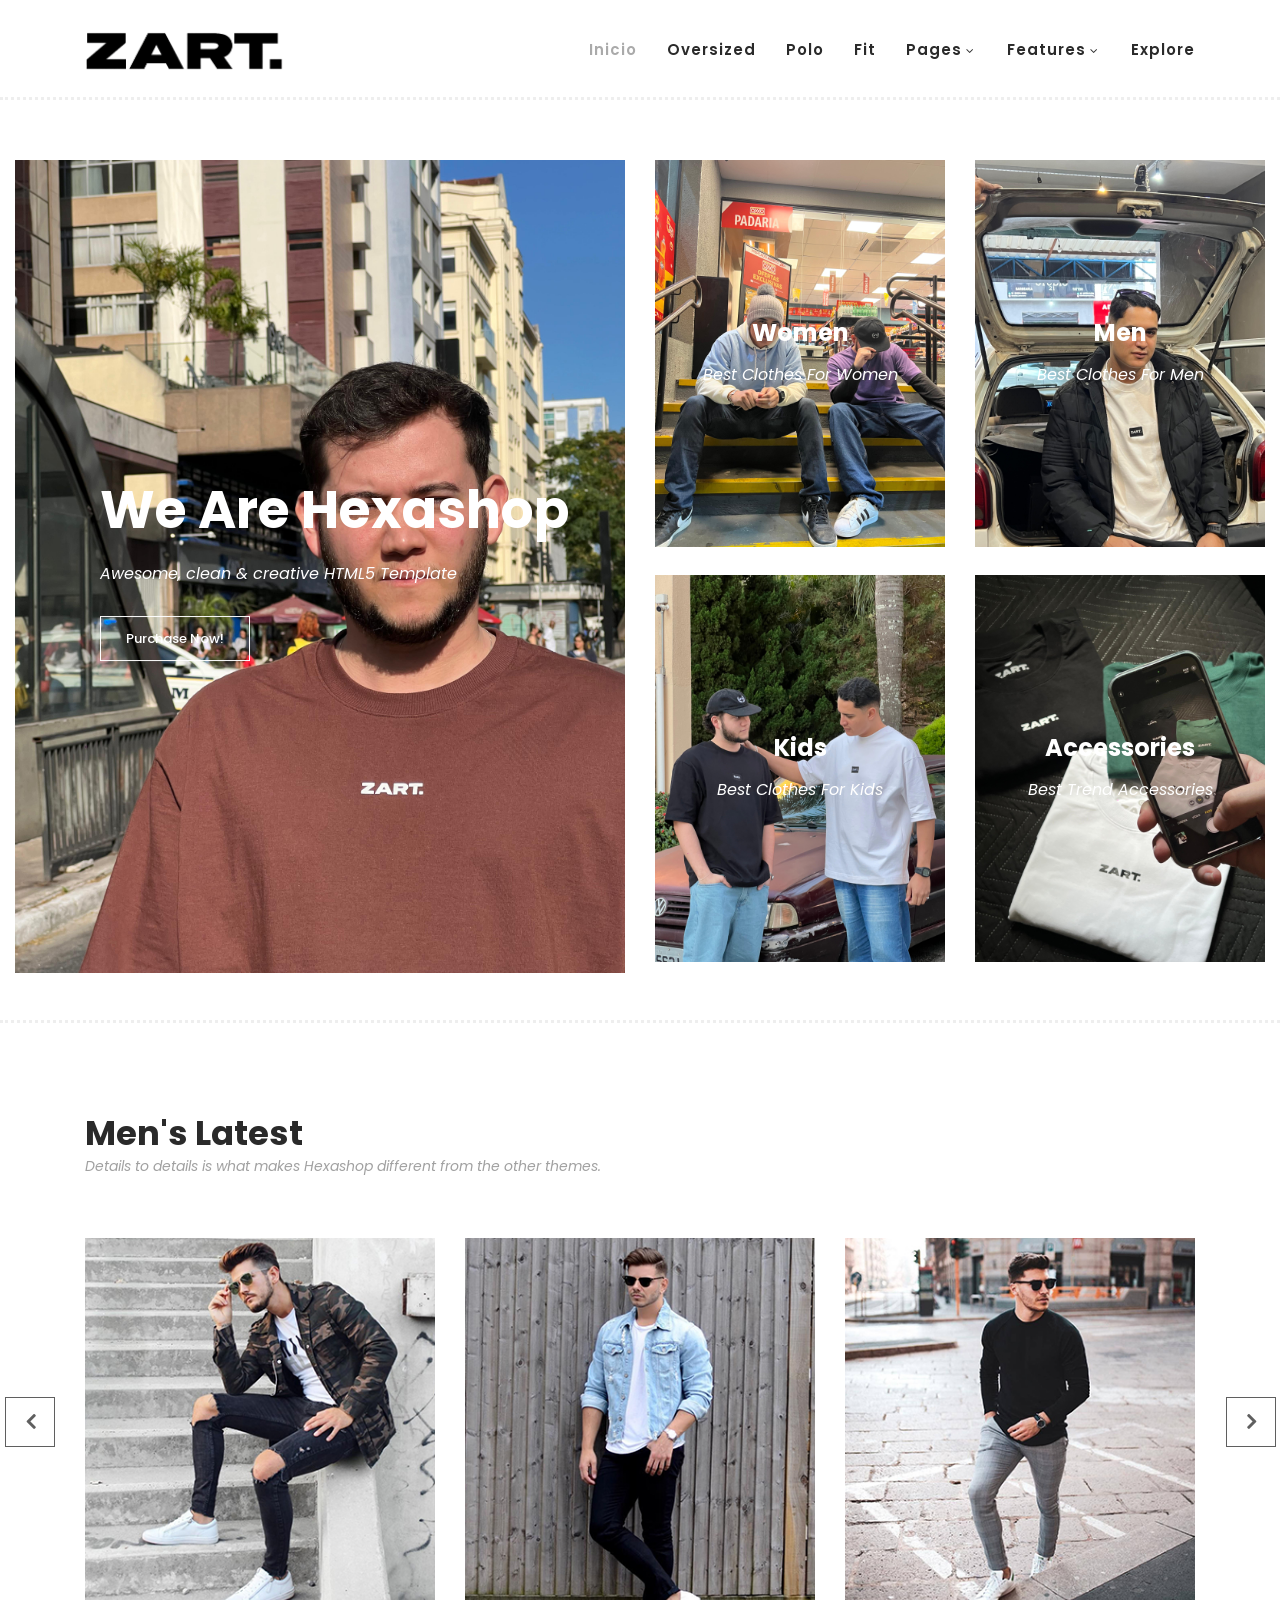
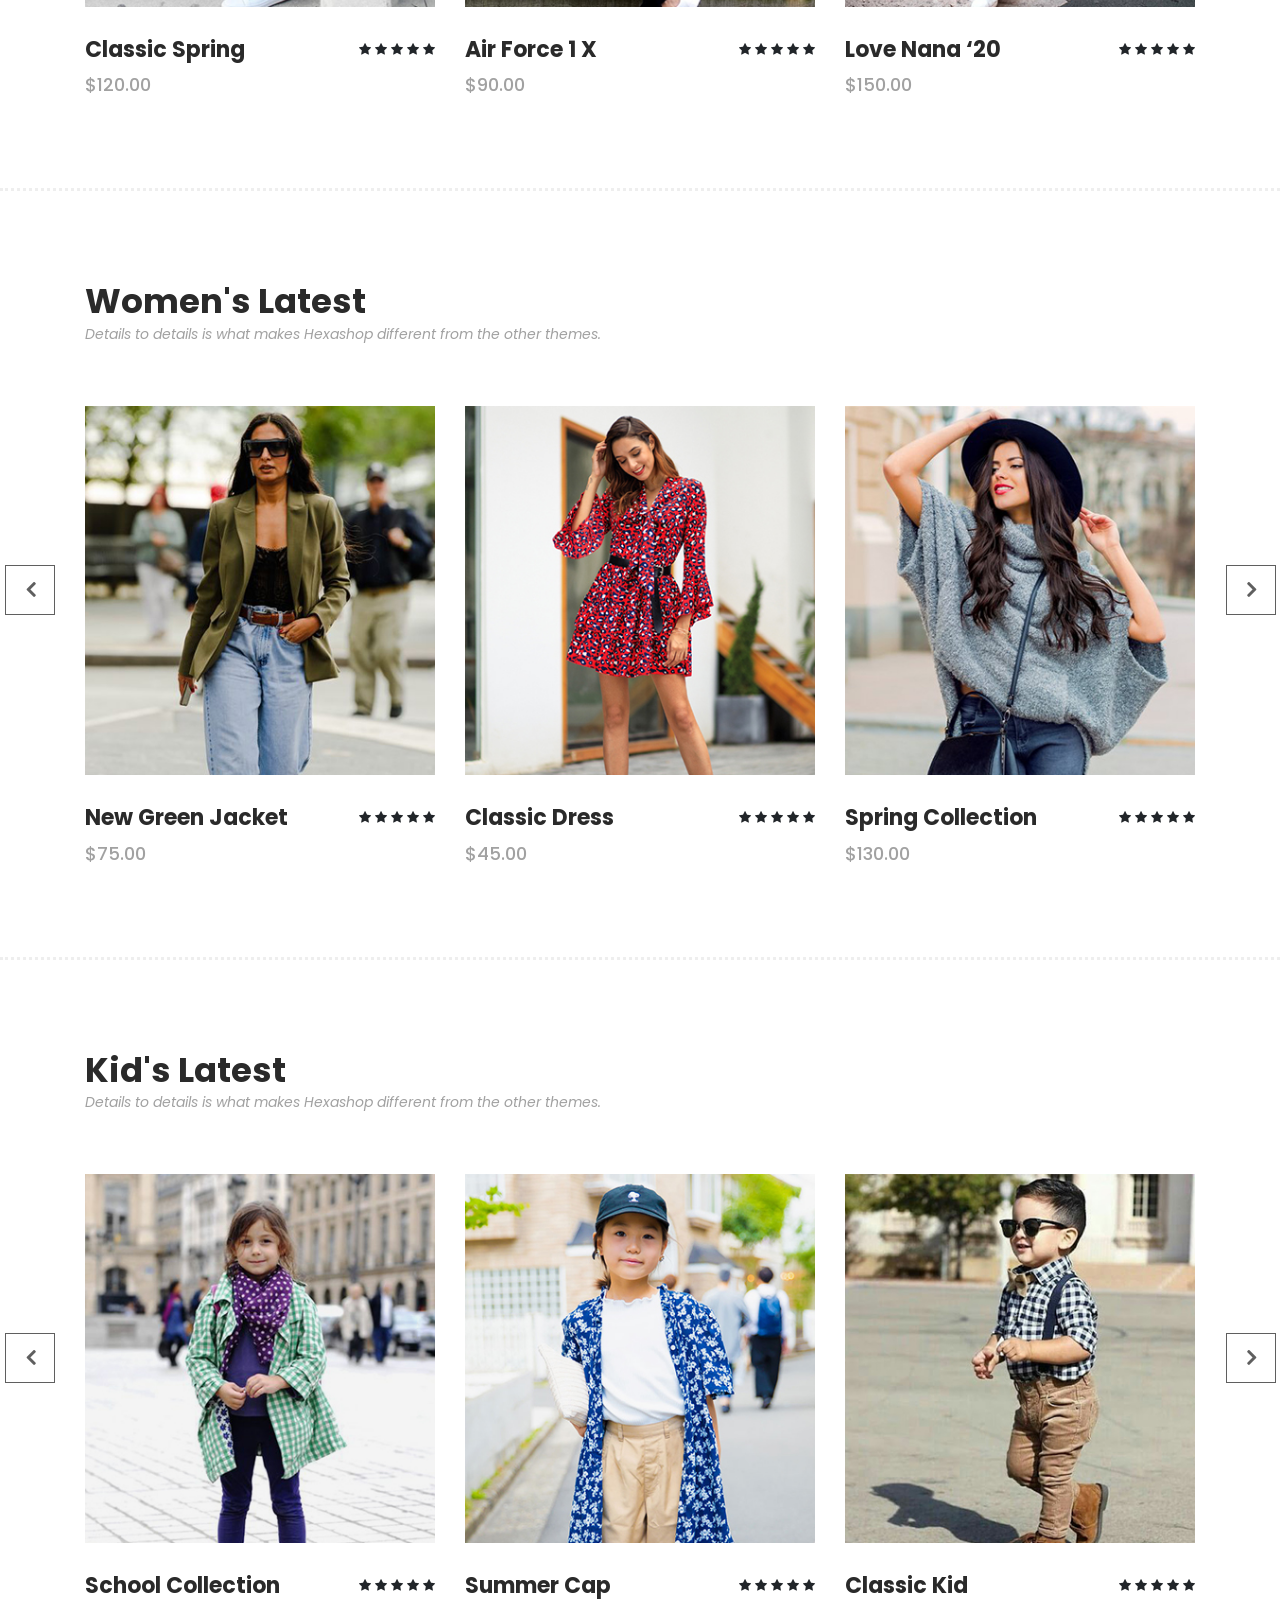
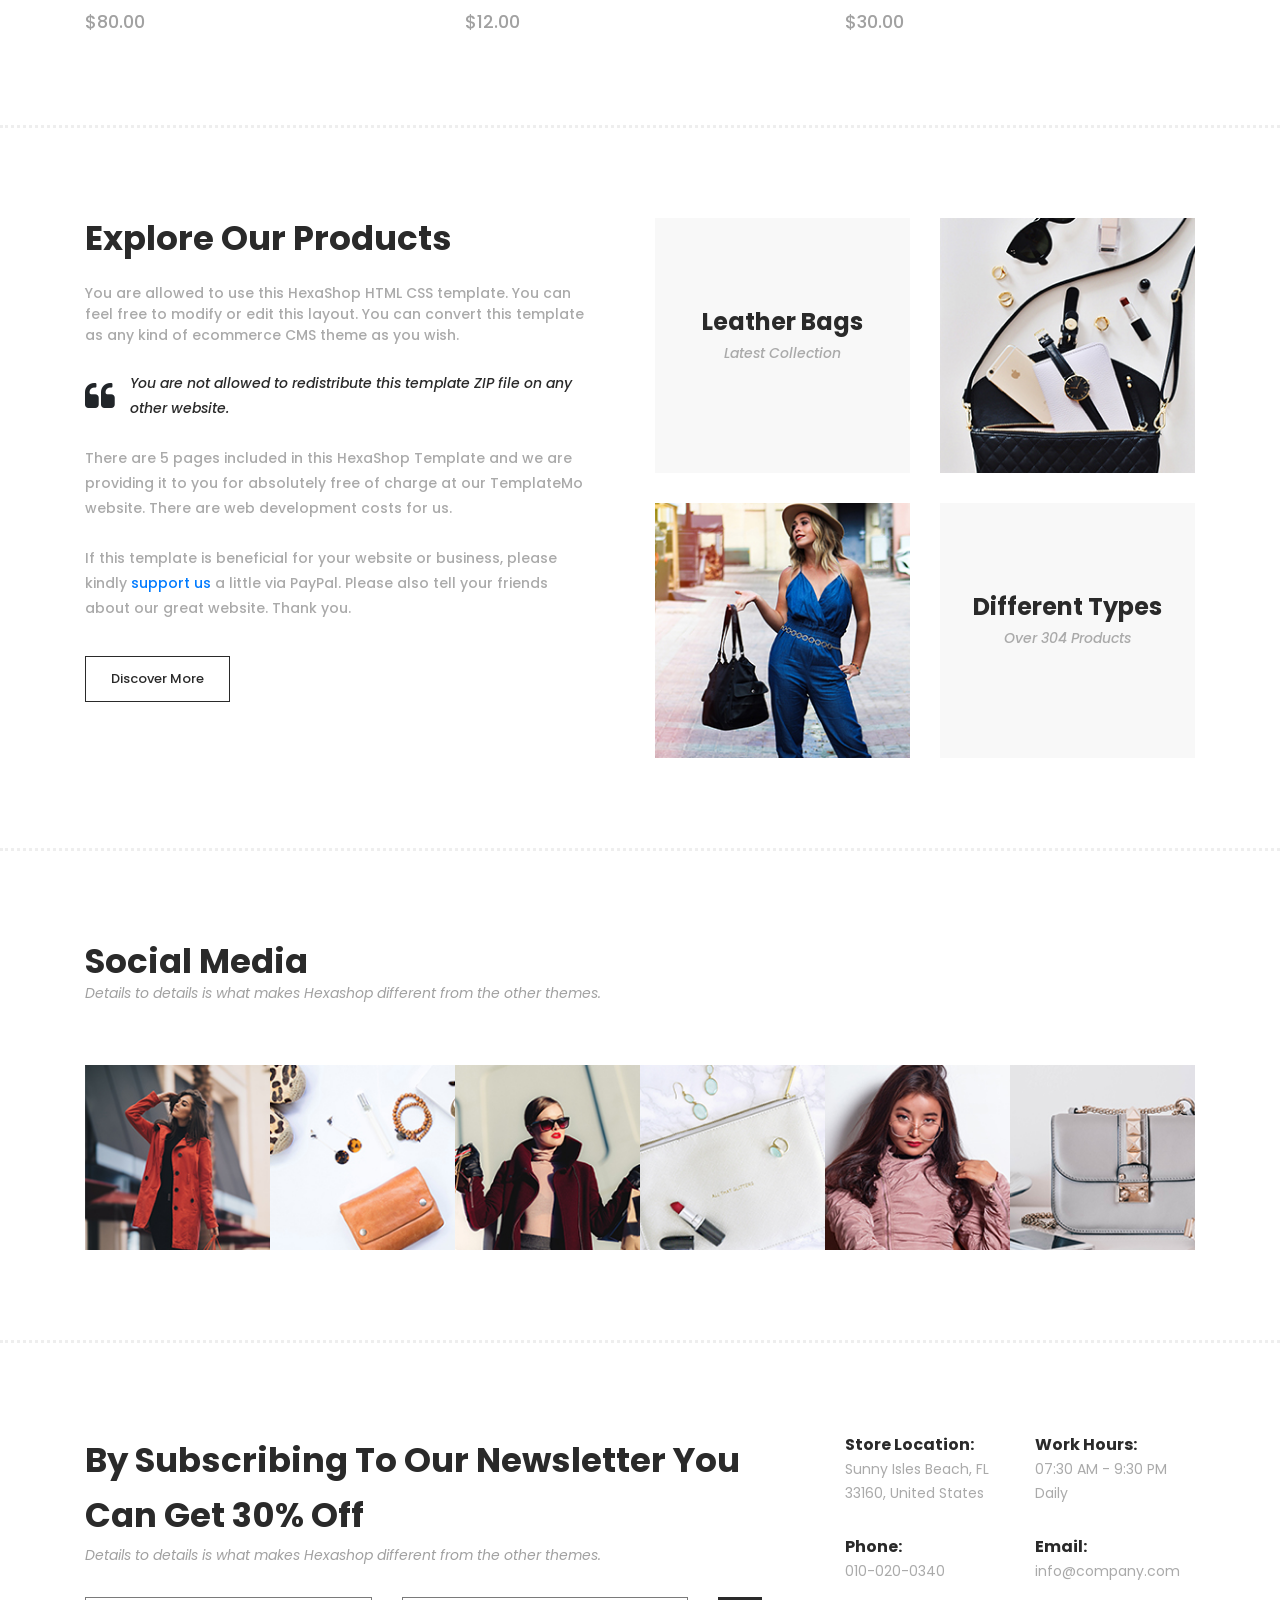
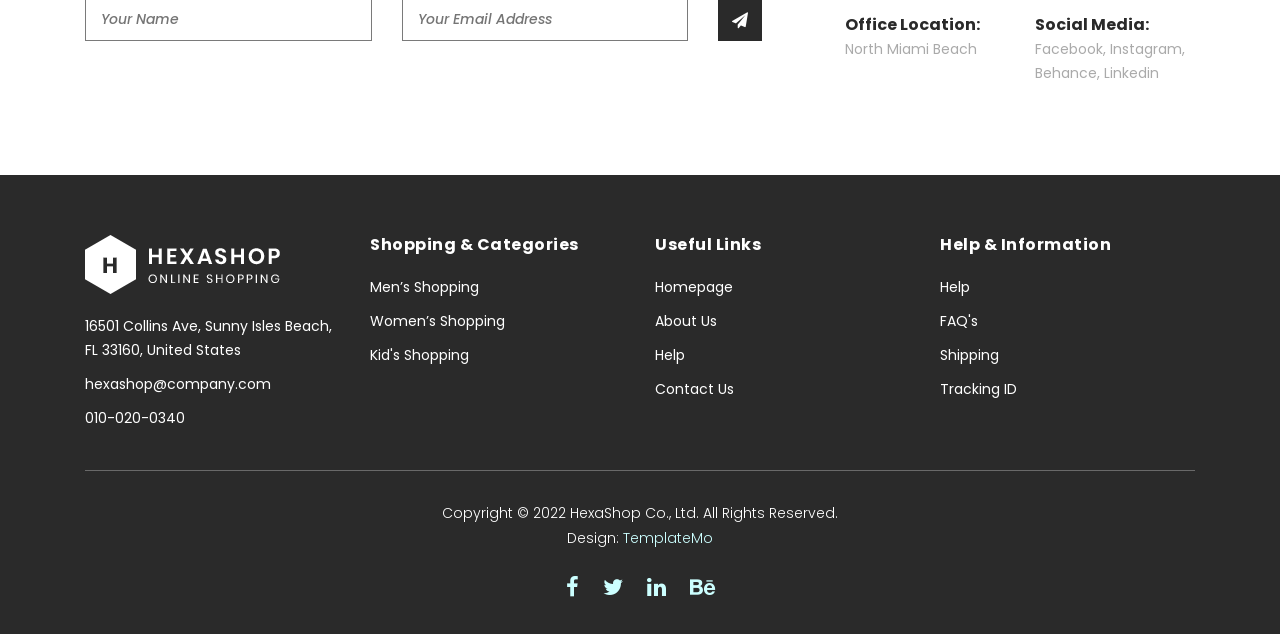
==== commit 728de592: "zart" ====
--- a/index.html
+++ b/index.html
@@ -747,7 +747,7 @@
                 <div class="col-lg-3">
                     <div class="first-item">
                         <div class="logo">
-                            <img src="assets/images/white-logo.png" alt="hexashop ecommerce templatemo">
+                            <img src="assets/images/white-logo.png" alt="ZART.">
                         </div>
                         <ul>
                             <li><a href="#">16501 Collins Ave, Sunny Isles Beach, FL 33160, United States</a></li>
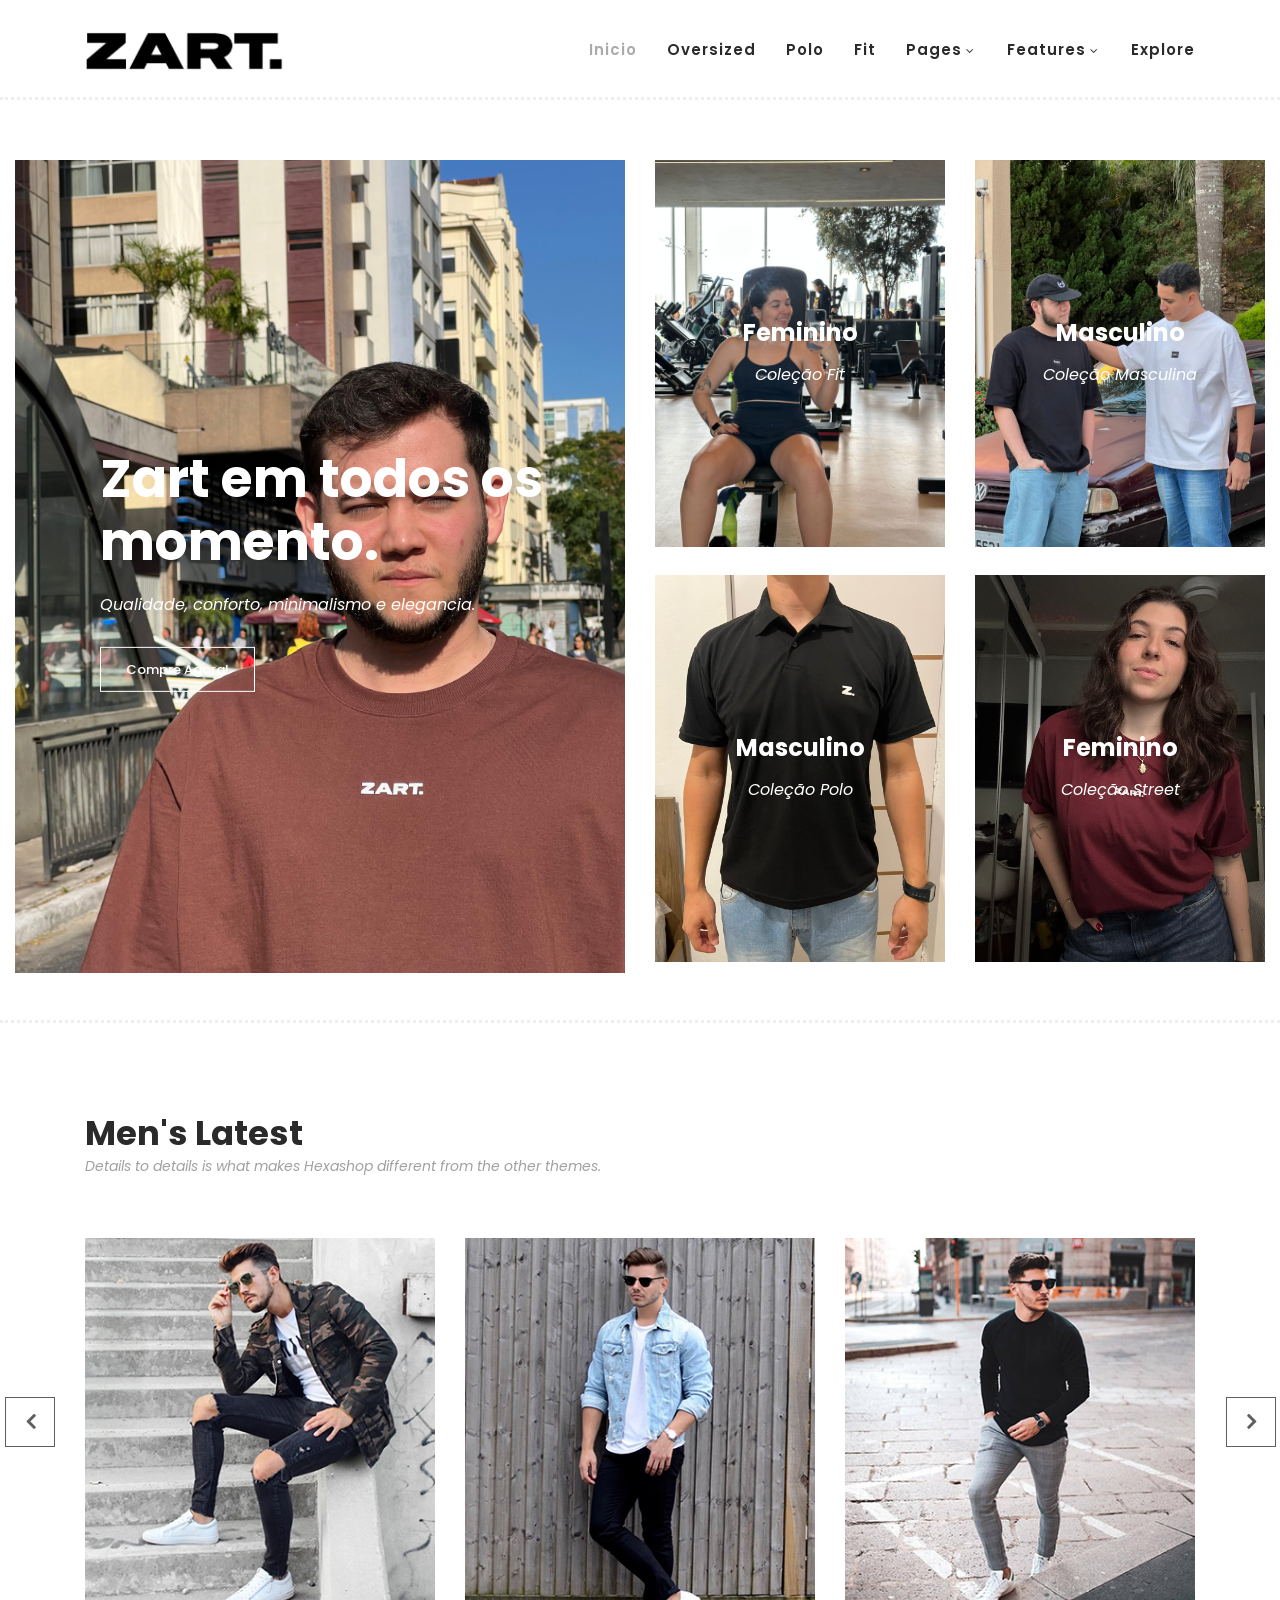
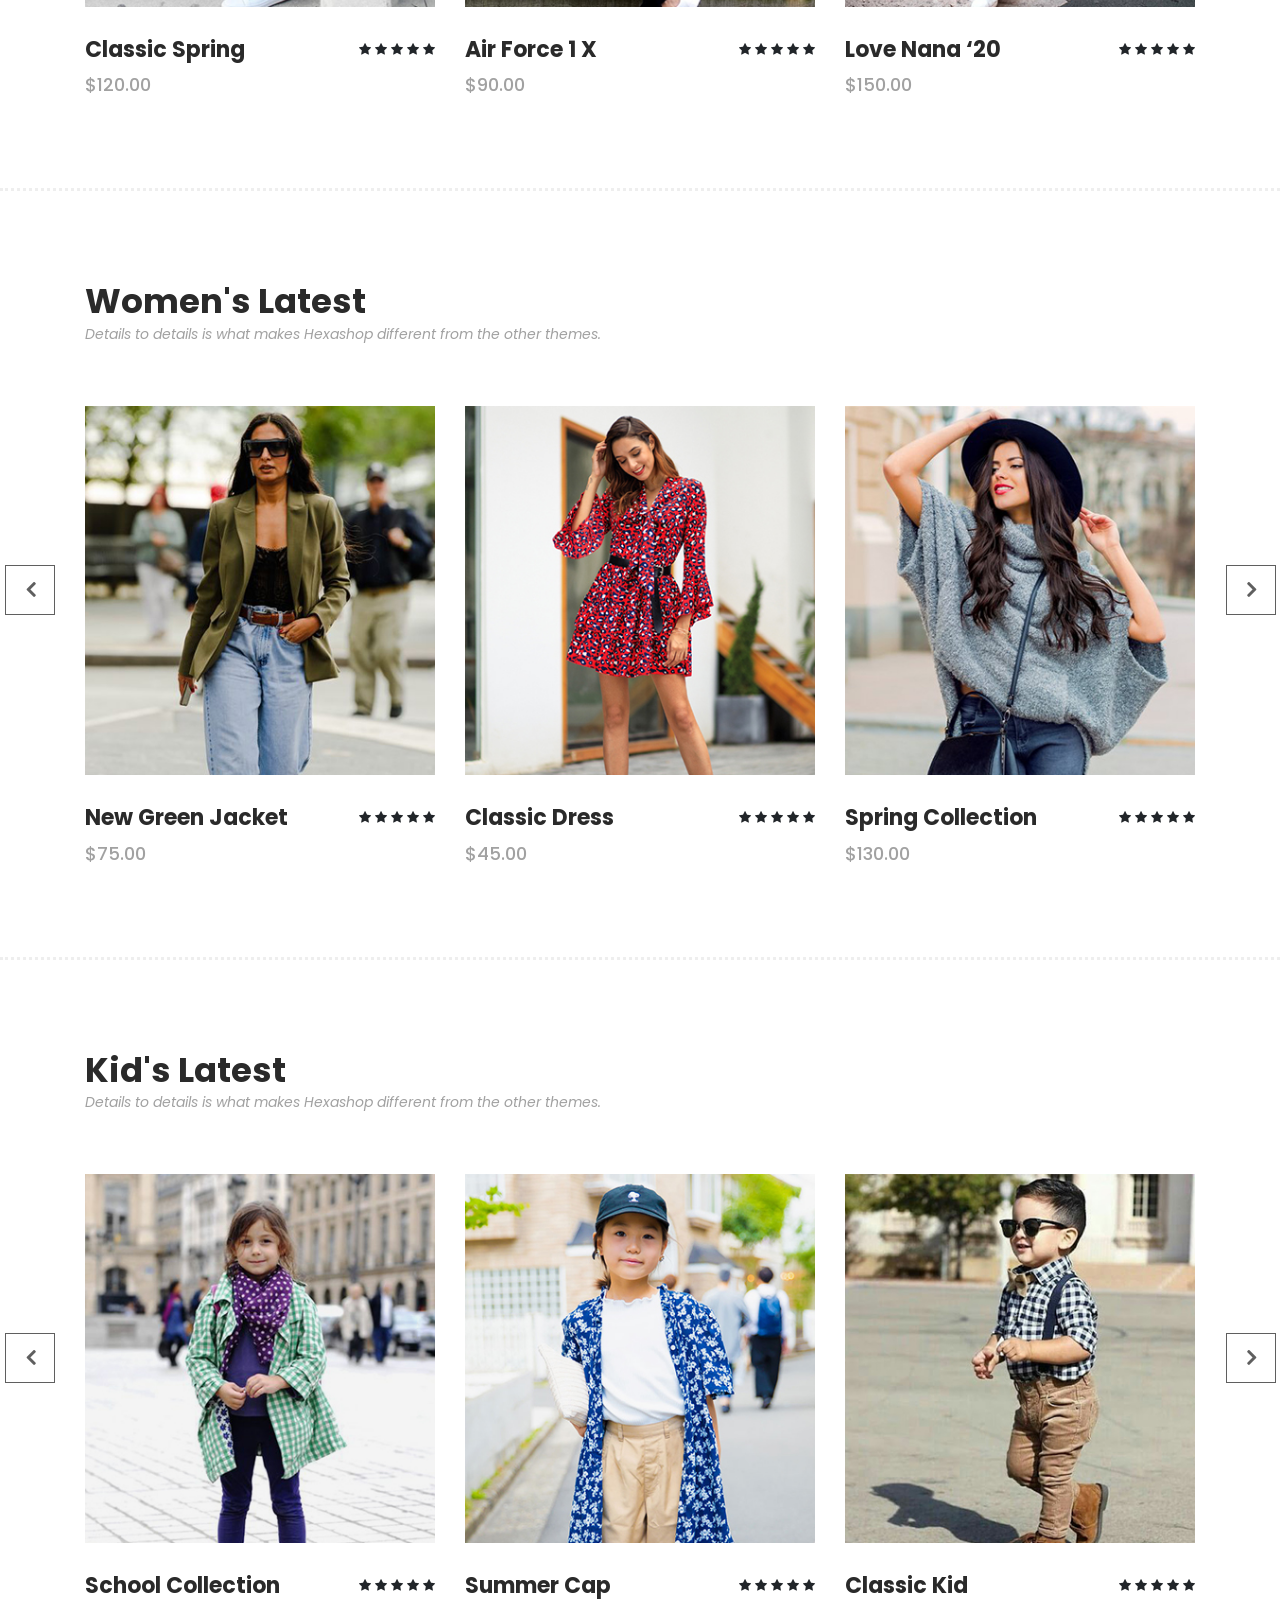
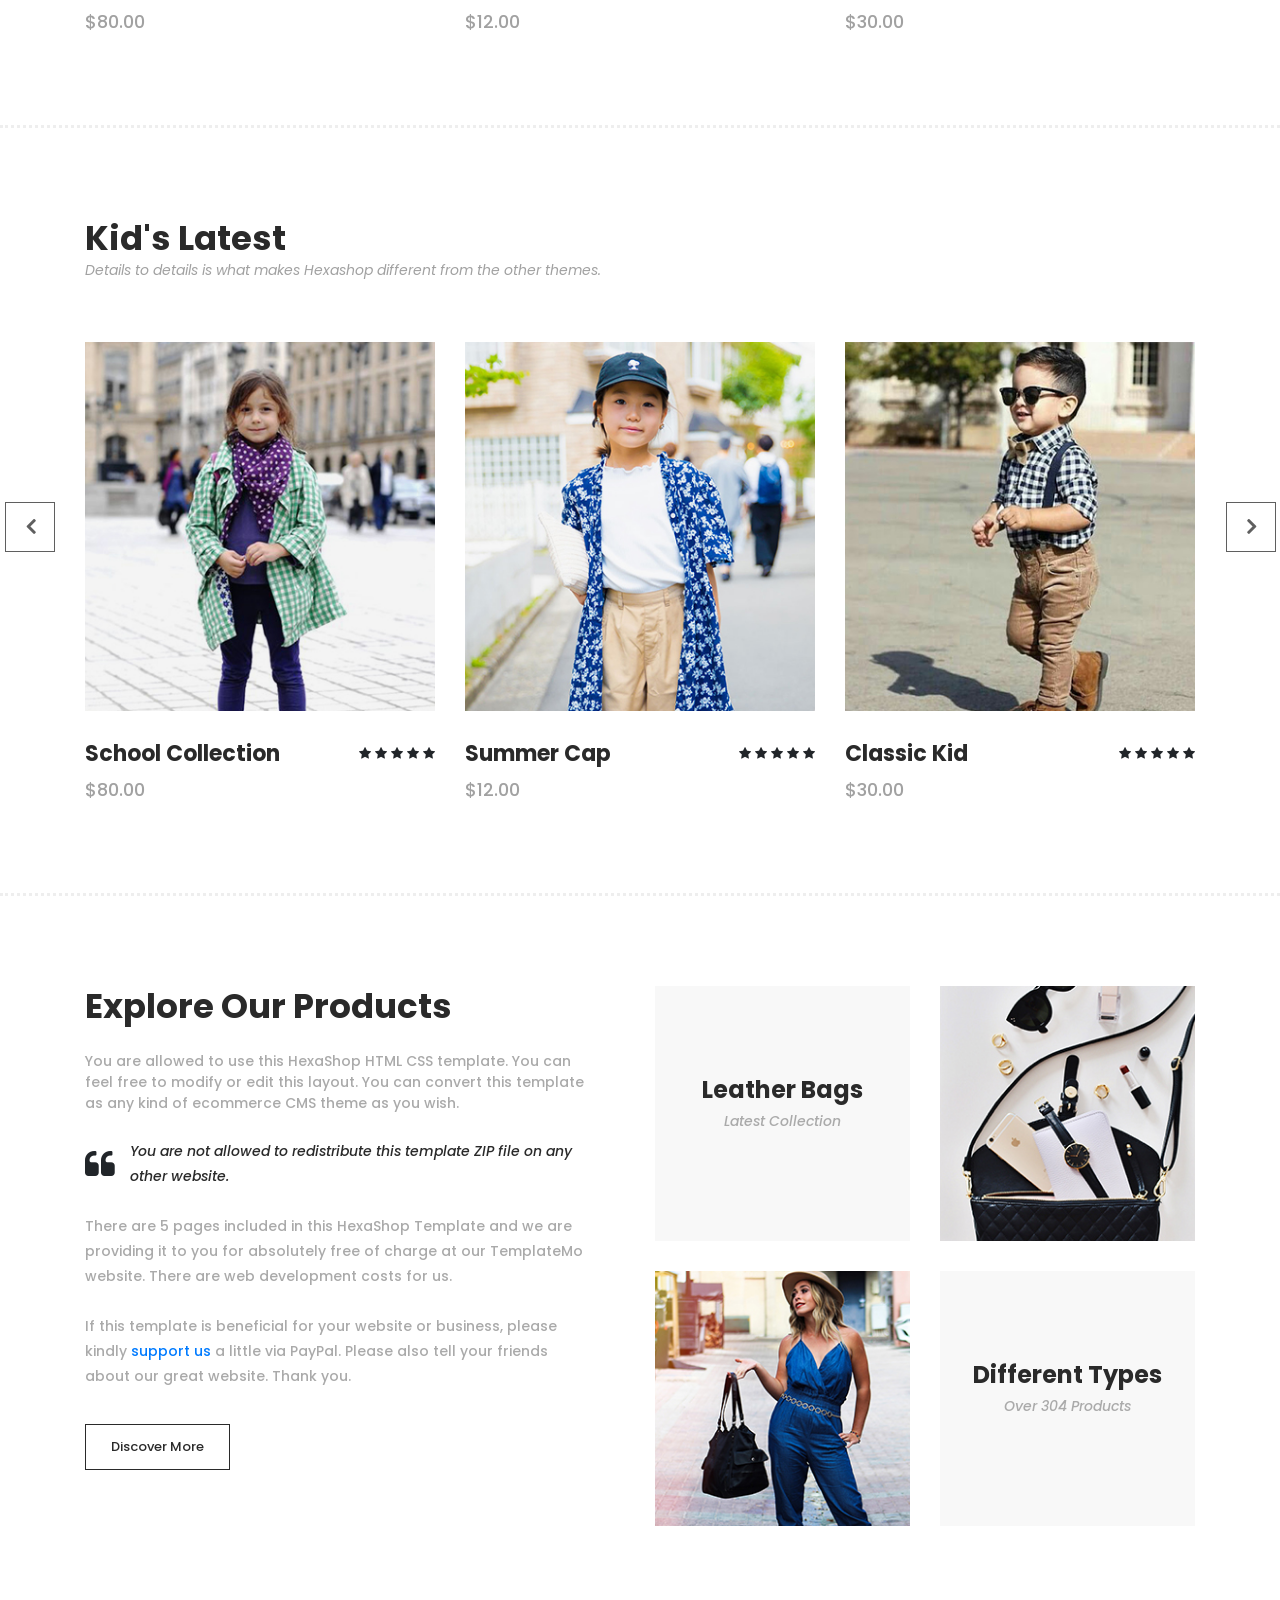
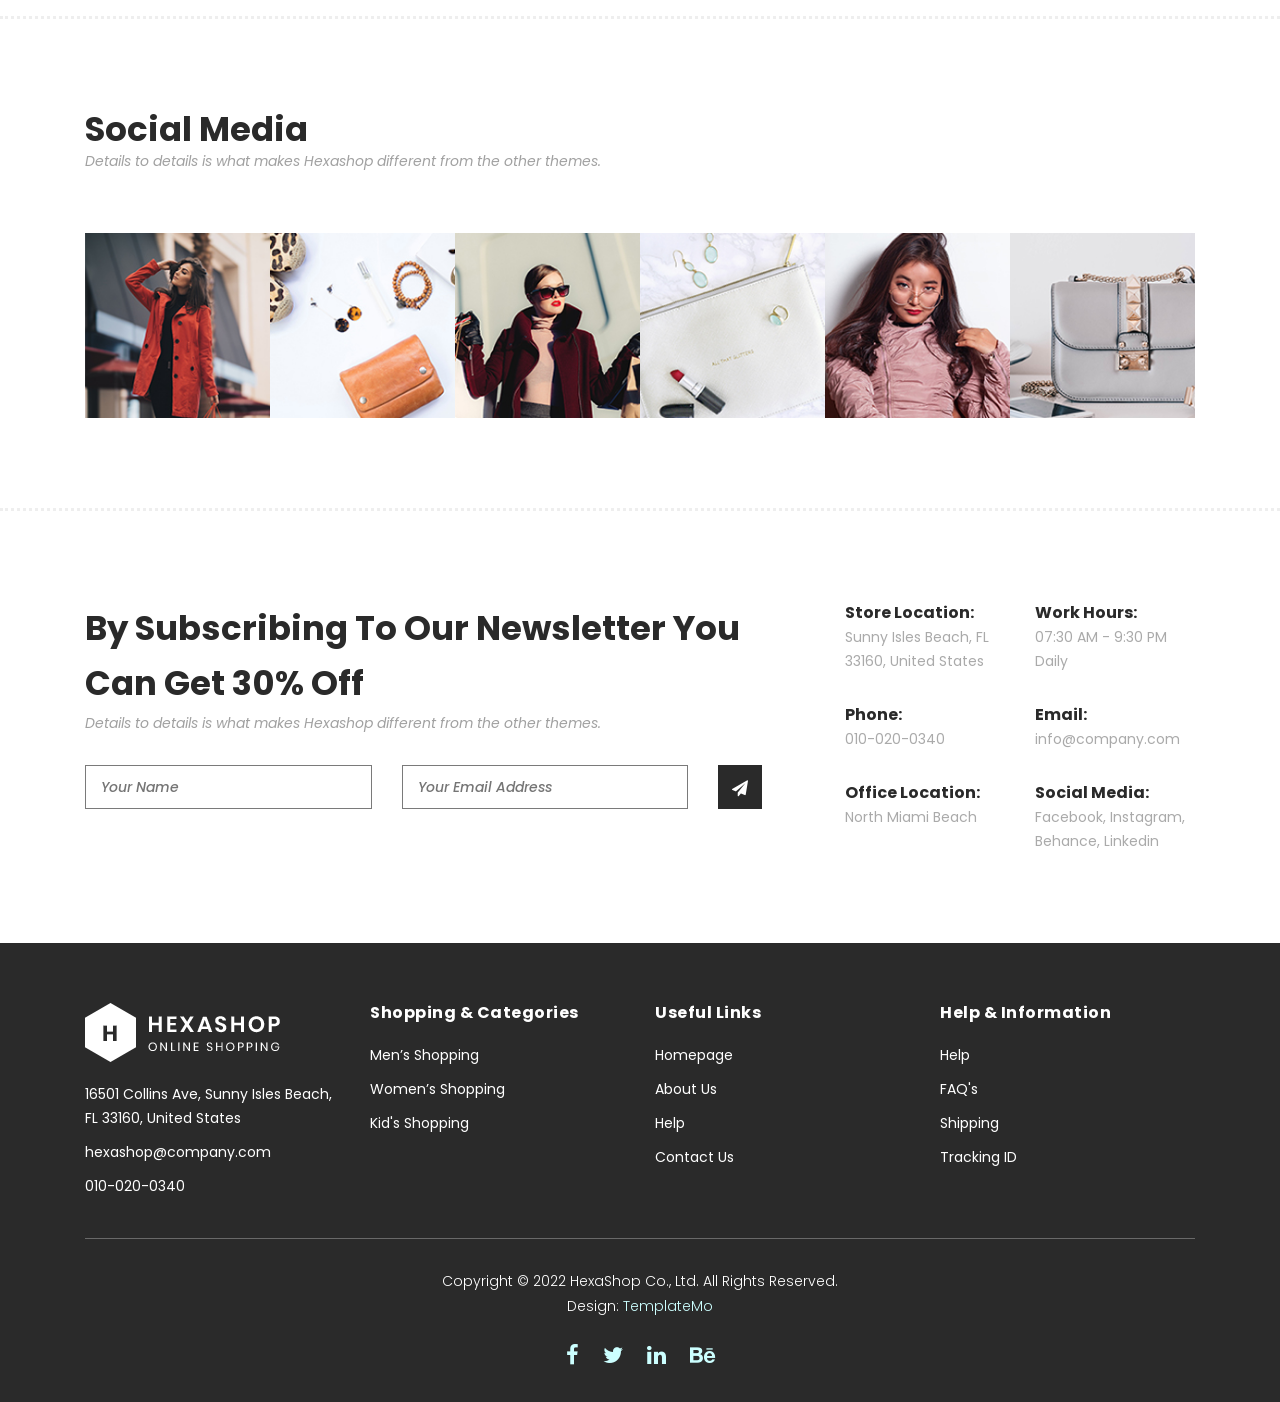
==== commit 8d156a63: "zart" ====
--- a/index.html
+++ b/index.html
@@ -9,7 +9,9 @@
     <meta name="author" content="">
     <link href="https://fonts.googleapis.com/css?family=Poppins:100,200,300,400,500,600,700,800,900&display=swap" rel="stylesheet">
 
-    <title>Hexashop Ecommerce HTML CSS Template</title>
+    <title>Zart</title>
+
+    <link rel="icon" href="assets/img/zartAba.png" type="image/png" width="10px">
 
 
     <!-- Additional CSS Files -->
@@ -60,7 +62,7 @@
                             <li class="scroll-to-section"><a href="#top" class="active">Inicio</a></li>
                             <li class="scroll-to-section"><a href="#men">Oversized</a></li>
                             <li class="scroll-to-section"><a href="#women">Polo</a></li>
-                            <li class="scroll-to-section"><a href="#kids">Fit</a></li>
+                            <li class="scroll-to-section"><a href="#polo">Fit</a></li>
                             <li class="submenu">
                                 <a href="javascript:;">Pages</a>
                                 <ul>
@@ -100,10 +102,10 @@
                     <div class="left-content">
                         <div class="thumb">
                             <div class="inner-content">
-                                <h4>We Are Hexashop</h4>
-                                <span>Awesome, clean &amp; creative HTML5 Template</span>
+                                <h4>Zart em todos os momento.</h4>
+                                <span>Qualidade, conforto, minimalismo e elegancia.</span>
                                 <div class="main-border-button">
-                                    <a href="#">Purchase Now!</a>
+                                    <a href="https://www.instagram.com/use_zart/">Compre Agora!</a>
                                 </div>
                             </div>
                             <img src="assets/img/emanuel-marrom (3).jpeg" alt="">
@@ -117,19 +119,19 @@
                                 <div class="right-first-image">
                                     <div class="thumb">
                                         <div class="inner-content">
-                                            <h4>Women</h4>
-                                            <span>Best Clothes For Women</span>
+                                            <h4>Feminino</h4>
+                                            <span>Coleção Fit</span>
                                         </div>
                                         <div class="hover-content">
                                             <div class="inner">
-                                                <h4>Women</h4>
-                                                <p>Lorem ipsum dolor sit amet, conservisii ctetur adipiscing elit incid.</p>
+                                                <h4>Confira coleção feminina</h4>
+                                                <p>Conforto, qualidade, não marca, pensado para vocês meninas.</p>
                                                 <div class="main-border-button">
-                                                    <a href="#">Discover More</a>
+                                                    <a href="#women">Confira</a>
                                                 </div>
                                             </div>
                                         </div>
-                                        <img src="assets/img/pocoio.jpg">
+                                        <img src="assets/img/monalisa.jpeg">
                                     </div>
                                 </div>
                             </div>
@@ -137,19 +139,19 @@
                                 <div class="right-first-image">
                                     <div class="thumb">
                                         <div class="inner-content">
-                                            <h4>Men</h4>
-                                            <span>Best Clothes For Men</span>
+                                            <h4>Masculino</h4>
+                                            <span>Coleção Masculina</span>
                                         </div>
                                         <div class="hover-content">
                                             <div class="inner">
-                                                <h4>Men</h4>
-                                                <p>Lorem ipsum dolor sit amet, conservisii ctetur adipiscing elit incid.</p>
+                                                <h4>Confira coleção masculina</h4>
+                                                <p>Oversized e Suedine</p>
                                                 <div class="main-border-button">
-                                                    <a href="#">Discover More</a>
+                                                    <a href="#men">Confira</a>
                                                 </div>
                                             </div>
                                         </div>
-                                        <img src="assets/img/zattar-carro.jpeg">
+                                        <img src="assets/img/olhando-camiseta.jpeg">
                                     </div>
                                 </div>
                             </div>
@@ -157,19 +159,19 @@
                                 <div class="right-first-image">
                                     <div class="thumb">
                                         <div class="inner-content">
-                                            <h4>Kids</h4>
-                                            <span>Best Clothes For Kids</span>
+                                            <h4>Masculino</h4>
+                                            <span>Coleção Polo</span>
                                         </div>
                                         <div class="hover-content">
                                             <div class="inner">
-                                                <h4>Kids</h4>
-                                                <p>Lorem ipsum dolor sit amet, conservisii ctetur adipiscing elit incid.</p>
+                                                <h4>Confira coleção polo</h4>
+                                                <p>Conforto e elegancia em cada detalhe.</p>
                                                 <div class="main-border-button">
-                                                    <a href="#">Discover More</a>
+                                                    <a href="#polo">Confira</a>
                                                 </div>
                                             </div>
                                         </div>
-                                        <img src="assets/img/olhando-camiseta.jpeg">
+                                        <img src="assets/img/polo-preta-eduardo.jpeg">
                                     </div>
                                 </div>
                             </div>
@@ -177,19 +179,19 @@
                                 <div class="right-first-image">
                                     <div class="thumb">
                                         <div class="inner-content">
-                                            <h4>Accessories</h4>
-                                            <span>Best Trend Accessories</span>
+                                            <h4>Feminino</h4>
+                                            <span>Coleção Street</span>
                                         </div>
                                         <div class="hover-content">
                                             <div class="inner">
-                                                <h4>Accessories</h4>
-                                                <p>Lorem ipsum dolor sit amet, conservisii ctetur adipiscing elit incid.</p>
+                                                <h4>Confira coleção street</h4>
+                                                <p>Conforto, qualidade e minimalismo.</p>
                                                 <div class="main-border-button">
-                                                    <a href="#">Discover More</a>
+                                                    <a href="#street">Confira</a>
                                                 </div>
                                             </div>
                                         </div>
-                                        <img src="assets/img/post-camisetas.jpeg">
+                                        <img src="assets/img/monalisa-street.jpg">
                                     </div>
                                 </div>
                             </div>
@@ -435,8 +437,8 @@
     </section>
     <!-- ***** Women Area Ends ***** -->
 
-    <!-- ***** Kids Area Starts ***** -->
-    <section class="section" id="kids">
+    <!-- ***** Polo Area Starts ***** -->
+    <section class="section" id="polo">
         <div class="container">
             <div class="row">
                 <div class="col-lg-6">
@@ -550,7 +552,124 @@
             </div>
         </div>
     </section>
-    <!-- ***** Kids Area Ends ***** -->
+    <!-- ***** Polo Area Ends ***** -->
+
+    <!-- ***** Street Area Starts ***** -->
+    <section class="section" id="street">
+        <div class="container">
+            <div class="row">
+                <div class="col-lg-6">
+                    <div class="section-heading">
+                        <h2>Kid's Latest</h2>
+                        <span>Details to details is what makes Hexashop different from the other themes.</span>
+                    </div>
+                </div>
+            </div>
+        </div>
+        <div class="container">
+            <div class="row">
+                <div class="col-lg-12">
+                    <div class="kid-item-carousel">
+                        <div class="owl-kid-item owl-carousel">
+                            <div class="item">
+                                <div class="thumb">
+                                    <div class="hover-content">
+                                        <ul>
+                                            <li><a href="single-product.html"><i class="fa fa-eye"></i></a></li>
+                                            <li><a href="single-product.html"><i class="fa fa-star"></i></a></li>
+                                            <li><a href="single-product.html"><i class="fa fa-shopping-cart"></i></a></li>
+                                        </ul>
+                                    </div>
+                                    <img src="assets/images/kid-01.jpg" alt="">
+                                </div>
+                                <div class="down-content">
+                                    <h4>School Collection</h4>
+                                    <span>$80.00</span>
+                                    <ul class="stars">
+                                        <li><i class="fa fa-star"></i></li>
+                                        <li><i class="fa fa-star"></i></li>
+                                        <li><i class="fa fa-star"></i></li>
+                                        <li><i class="fa fa-star"></i></li>
+                                        <li><i class="fa fa-star"></i></li>
+                                    </ul>
+                                </div>
+                            </div>
+                            <div class="item">
+                                <div class="thumb">
+                                    <div class="hover-content">
+                                        <ul>
+                                            <li><a href="single-product.html"><i class="fa fa-eye"></i></a></li>
+                                            <li><a href="single-product.html"><i class="fa fa-star"></i></a></li>
+                                            <li><a href="single-product.html"><i class="fa fa-shopping-cart"></i></a></li>
+                                        </ul>
+                                    </div>
+                                    <img src="assets/images/kid-02.jpg" alt="">
+                                </div>
+                                <div class="down-content">
+                                    <h4>Summer Cap</h4>
+                                    <span>$12.00</span>
+                                    <ul class="stars">
+                                        <li><i class="fa fa-star"></i></li>
+                                        <li><i class="fa fa-star"></i></li>
+                                        <li><i class="fa fa-star"></i></li>
+                                        <li><i class="fa fa-star"></i></li>
+                                        <li><i class="fa fa-star"></i></li>
+                                    </ul>
+                                </div>
+                            </div>
+                            <div class="item">
+                                <div class="thumb">
+                                    <div class="hover-content">
+                                        <ul>
+                                            <li><a href="single-product.html"><i class="fa fa-eye"></i></a></li>
+                                            <li><a href="single-product.html"><i class="fa fa-star"></i></a></li>
+                                            <li><a href="single-product.html"><i class="fa fa-shopping-cart"></i></a></li>
+                                        </ul>
+                                    </div>
+                                    <img src="assets/images/kid-03.jpg" alt="">
+                                </div>
+                                <div class="down-content">
+                                    <h4>Classic Kid</h4>
+                                    <span>$30.00</span>
+                                    <ul class="stars">
+                                        <li><i class="fa fa-star"></i></li>
+                                        <li><i class="fa fa-star"></i></li>
+                                        <li><i class="fa fa-star"></i></li>
+                                        <li><i class="fa fa-star"></i></li>
+                                        <li><i class="fa fa-star"></i></li>
+                                    </ul>
+                                </div>
+                            </div>
+                            <div class="item">
+                                <div class="thumb">
+                                    <div class="hover-content">
+                                        <ul>
+                                            <li><a href="single-product.html"><i class="fa fa-eye"></i></a></li>
+                                            <li><a href="single-product.html"><i class="fa fa-star"></i></a></li>
+                                            <li><a href="single-product.html"><i class="fa fa-shopping-cart"></i></a></li>
+                                        </ul>
+                                    </div>
+                                    <img src="assets/images/kid-01.jpg" alt="">
+                                </div>
+                                <div class="down-content">
+                                    <h4>Classic Spring</h4>
+                                    <span>$120.00</span>
+                                    <ul class="stars">
+                                        <li><i class="fa fa-star"></i></li>
+                                        <li><i class="fa fa-star"></i></li>
+                                        <li><i class="fa fa-star"></i></li>
+                                        <li><i class="fa fa-star"></i></li>
+                                        <li><i class="fa fa-star"></i></li>
+                                    </ul>
+                                </div>
+                            </div>
+                        </div>
+                    </div>
+                </div>
+            </div>
+        </div>
+    </section>
+    <!-- ***** Street Area Ends ***** -->
 
     <!-- ***** Explore Area Starts ***** -->
     <section class="section" id="explore">
--- a/assets/css/templatemo-hexashop.css
+++ b/assets/css/templatemo-hexashop.css
@@ -1084,53 +1084,53 @@
 
 /*
 ---------------------------------------------
-Kids
+Polo
 ---------------------------------------------
 */
 
-#kids {
+#polo {
   padding-top: 90px;
   padding-bottom: 90px;
   border-bottom: 3px dotted #eee;
 }
 
-#kids .section-heading {
+#polo .section-heading {
   margin-bottom: 60px;
 }
 
-#kids .item .down-content {
+#polo .item .down-content {
   padding-top: 30px;
   position: relative;
   z-index: 3;
   background-color: #fff;
 }
 
-#kids .item .down-content h4 {
+#polo .item .down-content h4 {
   font-size: 22px;
   color: #2a2a2a;
   font-weight: 700;
   margin-bottom: 8px;
 }
 
-#kids .item .down-content span {
+#polo .item .down-content span {
   font-size: 18px;
   color: #a1a1a1;
   font-weight: 500;
   display: block;
 }
 
-#kids .item .down-content ul.stars {
+#polo .item .down-content ul.stars {
   position: absolute;
   right: 0;
   top: 30px;
 }
 
-#kids .item .down-content ul.stars li {
+#polo .item .down-content ul.stars li {
   display: inline;
   font-size: 13px;
 }
 
-#kids .item .thumb .hover-content {
+#polo .item .thumb .hover-content {
   position: absolute;
   z-index: 2;
   text-align: center;
@@ -1141,22 +1141,22 @@
   transition: all .5s;
 }
 
-#kids .item .thumb:hover .hover-content {
+#polo .item .thumb:hover .hover-content {
   bottom: 30px;
   opacity: 1;
   visibility: visible;
 }
 
-#kids .item .thumb {
+#polo .item .thumb {
   position: relative;
 }
 
-#kids .item .thumb .hover-content ul li {
+#polo .item .thumb .hover-content ul li {
   display: inline;
   margin: 0px 10px;
 }
 
-#kids .item .thumb .hover-content ul li a {
+#polo .item .thumb .hover-content ul li a {
   width: 50px;
   height: 50px;
   text-align: center;
@@ -1167,7 +1167,7 @@
 }
 
 
-#kids .owl-nav {
+#polo .owl-nav {
   text-align: center;
   position: absolute;
   width: 100%;
@@ -1175,22 +1175,22 @@
   transform: translateY(-25px);
 }
 
-#kids .owl-dots {
+#polo .owl-dots {
   display: none;
 }
     
-#kids .owl-nav .owl-prev{
+#polo .owl-nav .owl-prev{
   position: absolute;
   left: -80px;
   outline: none;
 }
 
-#kids .owl-nav .owl-prev span,
-#kids .owl-nav .owl-next span {
+#polo .owl-nav .owl-prev span,
+#polo .owl-nav .owl-next span {
   opacity: 0;
 }
 
-#kids .owl-nav .owl-prev:before {
+#polo .owl-nav .owl-prev:before {
   display: inline-block;
   font-family: 'FontAwesome';
   color: #2a2a2a;
@@ -1204,31 +1204,31 @@
   border :1px solid #2a2a2a;
 }
 
-#kids .owl-nav .owl-prev {
+#polo .owl-nav .owl-prev {
   opacity: 0.75;
   transition: all .5s;
 }
 
-#kids .owl-nav .owl-prev:hover {
+#polo .owl-nav .owl-prev:hover {
   opacity: 1;
 }
 
-#kids .owl-nav .owl-next {
+#polo .owl-nav .owl-next {
   opacity: 0.75;
   transition: all .5s;
 }
 
-#kids .owl-nav .owl-next:hover {
+#polo .owl-nav .owl-next:hover {
   opacity: 1;
 }
 
-#kids .owl-nav .owl-next{
+#polo .owl-nav .owl-next{
   outline: none;
   position: absolute;
   right: -85px;
 }
 
-#kids .owl-nav .owl-next:before {
+#polo .owl-nav .owl-next:before {
   display: inline-block;
   font-family: 'FontAwesome';
   color: #2a2a2a;
@@ -1242,6 +1242,165 @@
   border :1px solid #2a2a2a;
 }
 
+/*
+---------------------------------------------
+Street
+---------------------------------------------
+*/
+
+#street {
+  padding-top: 90px;
+  padding-bottom: 90px;
+  border-bottom: 3px dotted #eee;
+}
+
+#street .section-heading {
+  margin-bottom: 60px;
+}
+
+#street .item .down-content {
+  padding-top: 30px;
+  position: relative;
+  z-index: 3;
+  background-color: #fff;
+}
+
+#street .item .down-content h4 {
+  font-size: 22px;
+  color: #2a2a2a;
+  font-weight: 700;
+  margin-bottom: 8px;
+}
+
+#street .item .down-content span {
+  font-size: 18px;
+  color: #a1a1a1;
+  font-weight: 500;
+  display: block;
+}
+
+#street .item .down-content ul.stars {
+  position: absolute;
+  right: 0;
+  top: 30px;
+}
+
+#street .item .down-content ul.stars li {
+  display: inline;
+  font-size: 13px;
+}
+
+#street .item .thumb .hover-content {
+  position: absolute;
+  z-index: 2;
+  text-align: center;
+  bottom: -60px;
+  width: 100%;
+  opacity: 0;
+  visibility: hidden;
+  transition: all .5s;
+}
+
+#street .item .thumb:hover .hover-content {
+  bottom: 30px;
+  opacity: 1;
+  visibility: visible;
+}
+
+#street .item .thumb {
+  position: relative;
+}
+
+#street .item .thumb .hover-content ul li {
+  display: inline;
+  margin: 0px 10px;
+}
+
+#street .item .thumb .hover-content ul li a {
+  width: 50px;
+  height: 50px;
+  text-align: center;
+  line-height: 50px;
+  display: inline-block;
+  color: #2a2a2a;
+  background-color: #fff;
+}
+
+
+#street .owl-nav {
+  text-align: center;
+  position: absolute;
+  width: 100%;
+  top: 40%;
+  transform: translateY(-25px);
+}
+
+#street .owl-dots {
+  display: none;
+}
+    
+#street .owl-nav .owl-prev{
+  position: absolute;
+  left: -80px;
+  outline: none;
+}
+
+#street .owl-nav .owl-prev span,
+#street .owl-nav .owl-next span {
+  opacity: 0;
+}
+
+#street .owl-nav .owl-prev:before {
+  display: inline-block;
+  font-family: 'FontAwesome';
+  color: #2a2a2a;
+  font-size: 25px;
+  font-weight: 700;
+  content: '\f104';
+  width: 50px;
+  height: 50px;
+  background-color: transparent;
+  line-height: 48px;
+  border :1px solid #2a2a2a;
+}
+
+#street .owl-nav .owl-prev {
+  opacity: 0.75;
+  transition: all .5s;
+}
+
+#street .owl-nav .owl-prev:hover {
+  opacity: 1;
+}
+
+#street .owl-nav .owl-next {
+  opacity: 0.75;
+  transition: all .5s;
+}
+
+#street .owl-nav .owl-next:hover {
+  opacity: 1;
+}
+
+#street .owl-nav .owl-next{
+  outline: none;
+  position: absolute;
+  right: -85px;
+}
+
+#street .owl-nav .owl-next:before {
+  display: inline-block;
+  font-family: 'FontAwesome';
+  color: #2a2a2a;
+  font-size: 25px;
+  font-weight: 700;
+  content: '\f105';
+  width: 50px;
+  height: 50px;
+  background-color: transparent;
+  line-height: 48px;
+  border :1px solid #2a2a2a;
+}
 
 /*
 ---------------------------------------------
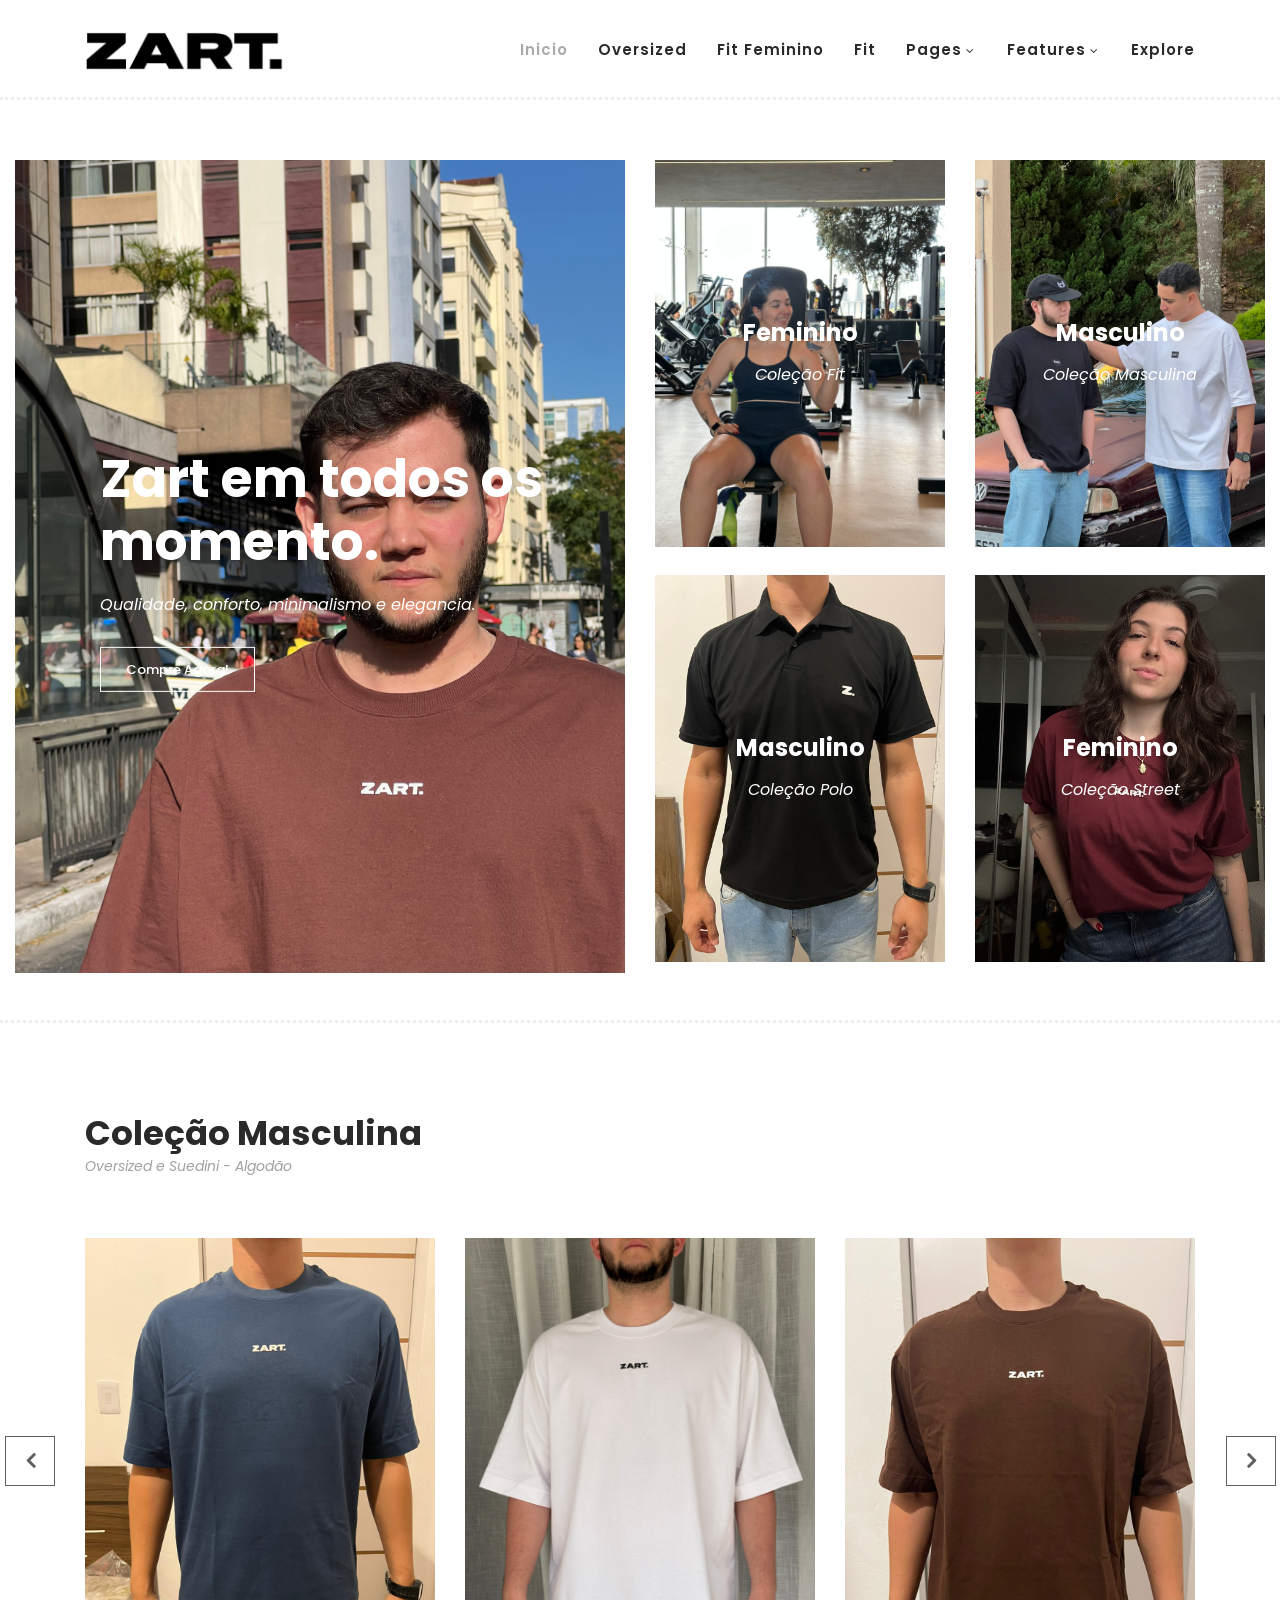
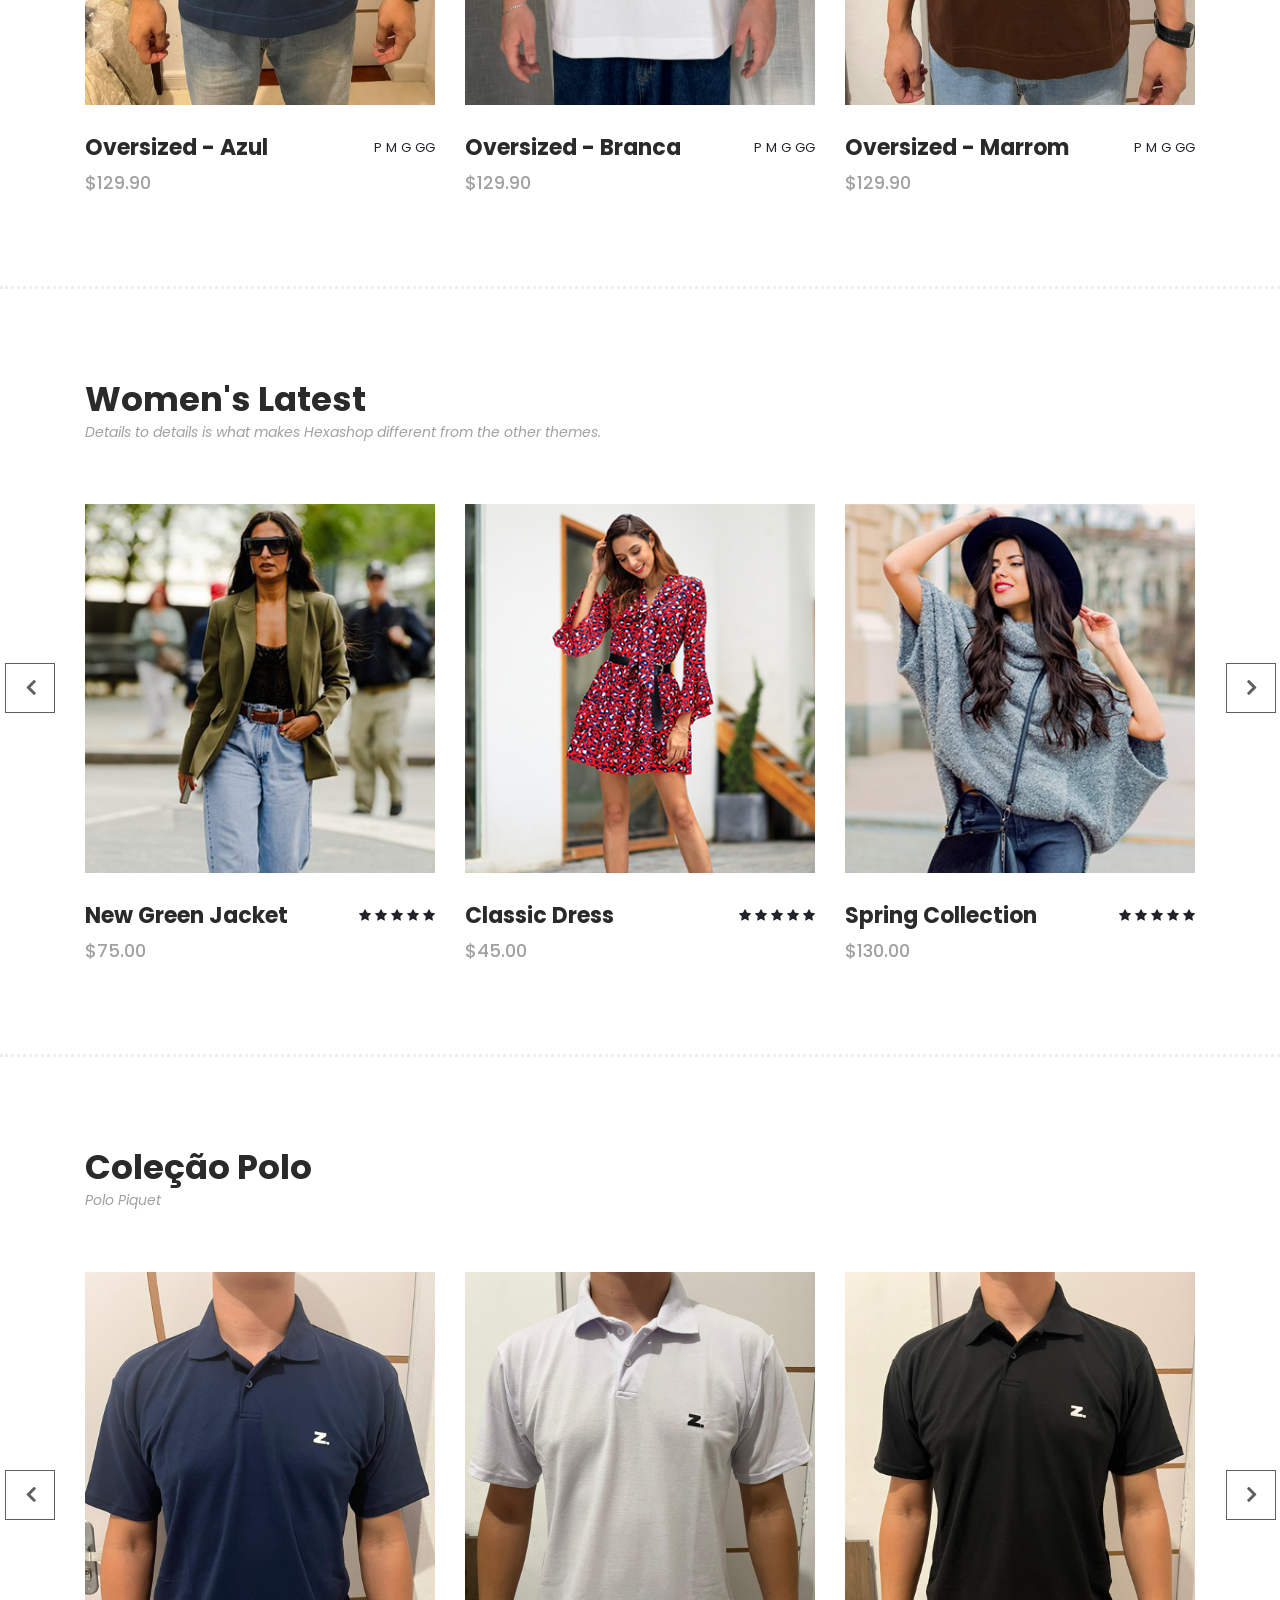
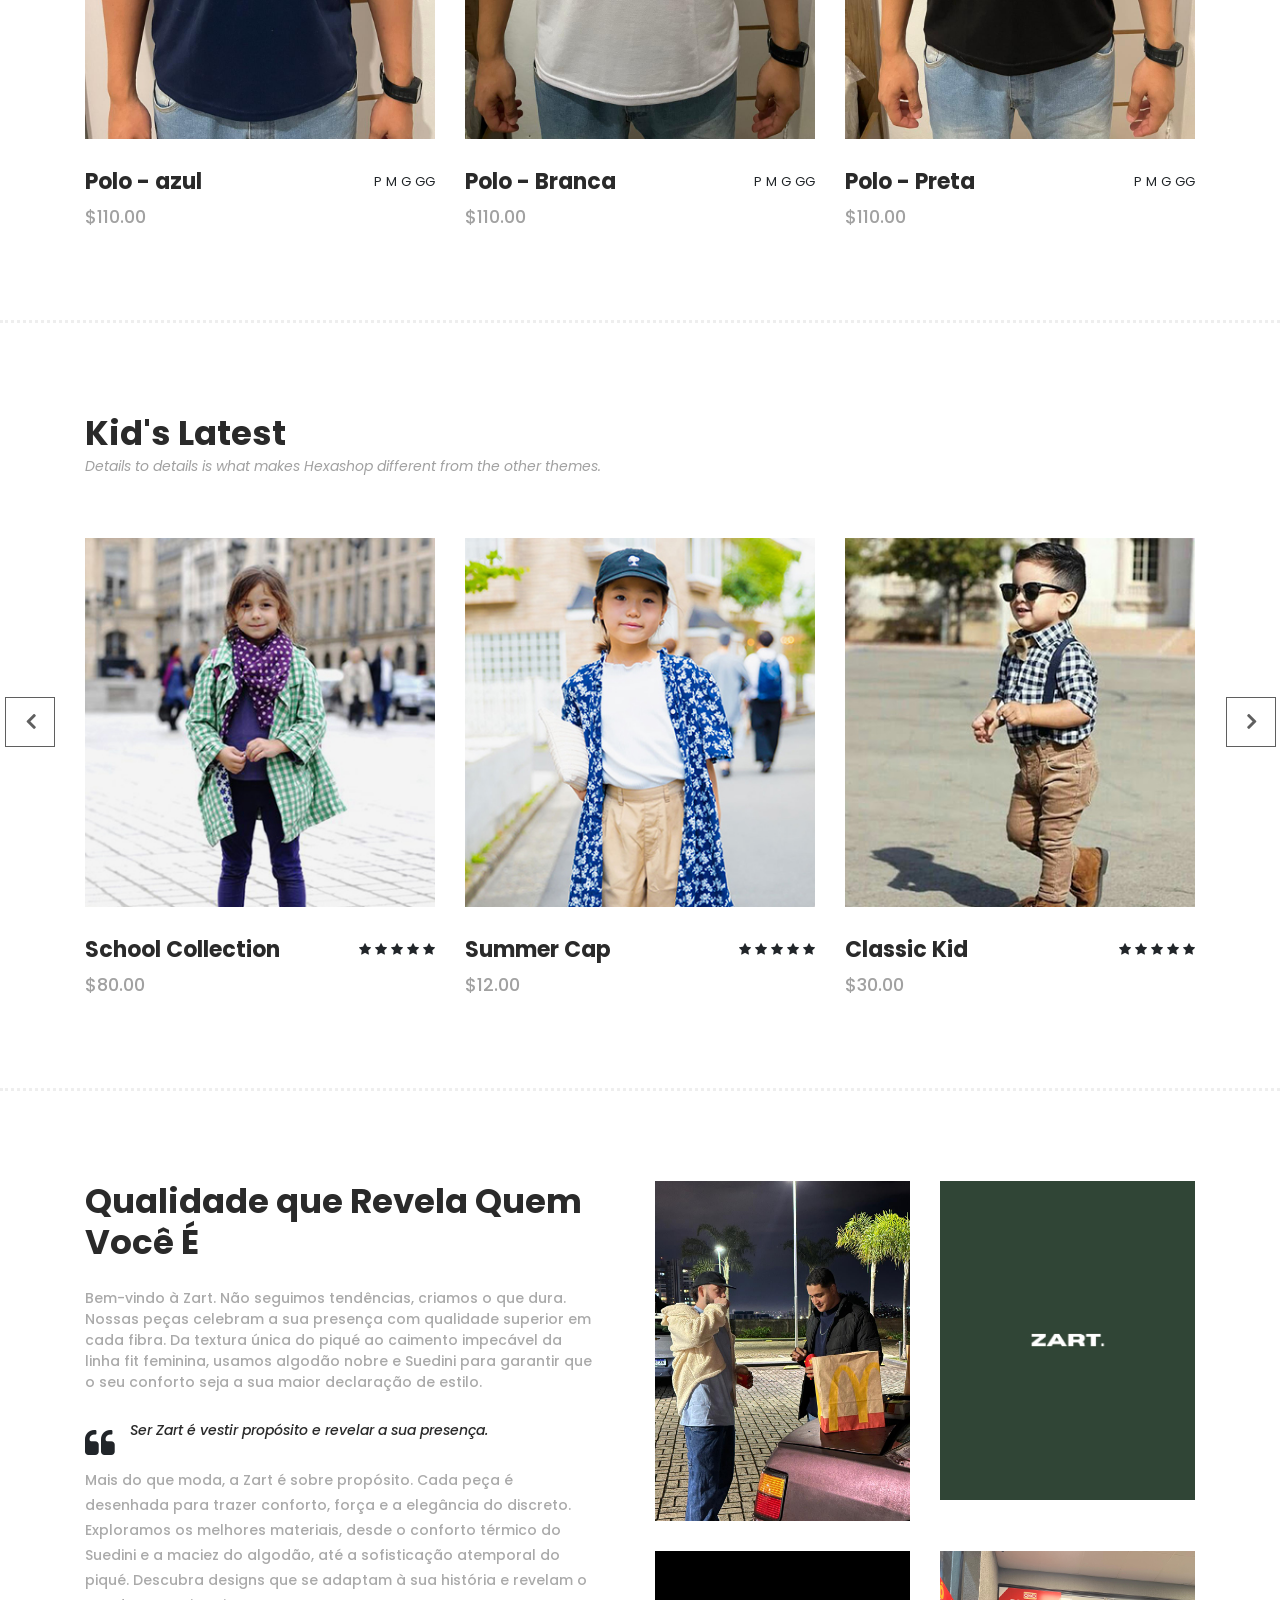
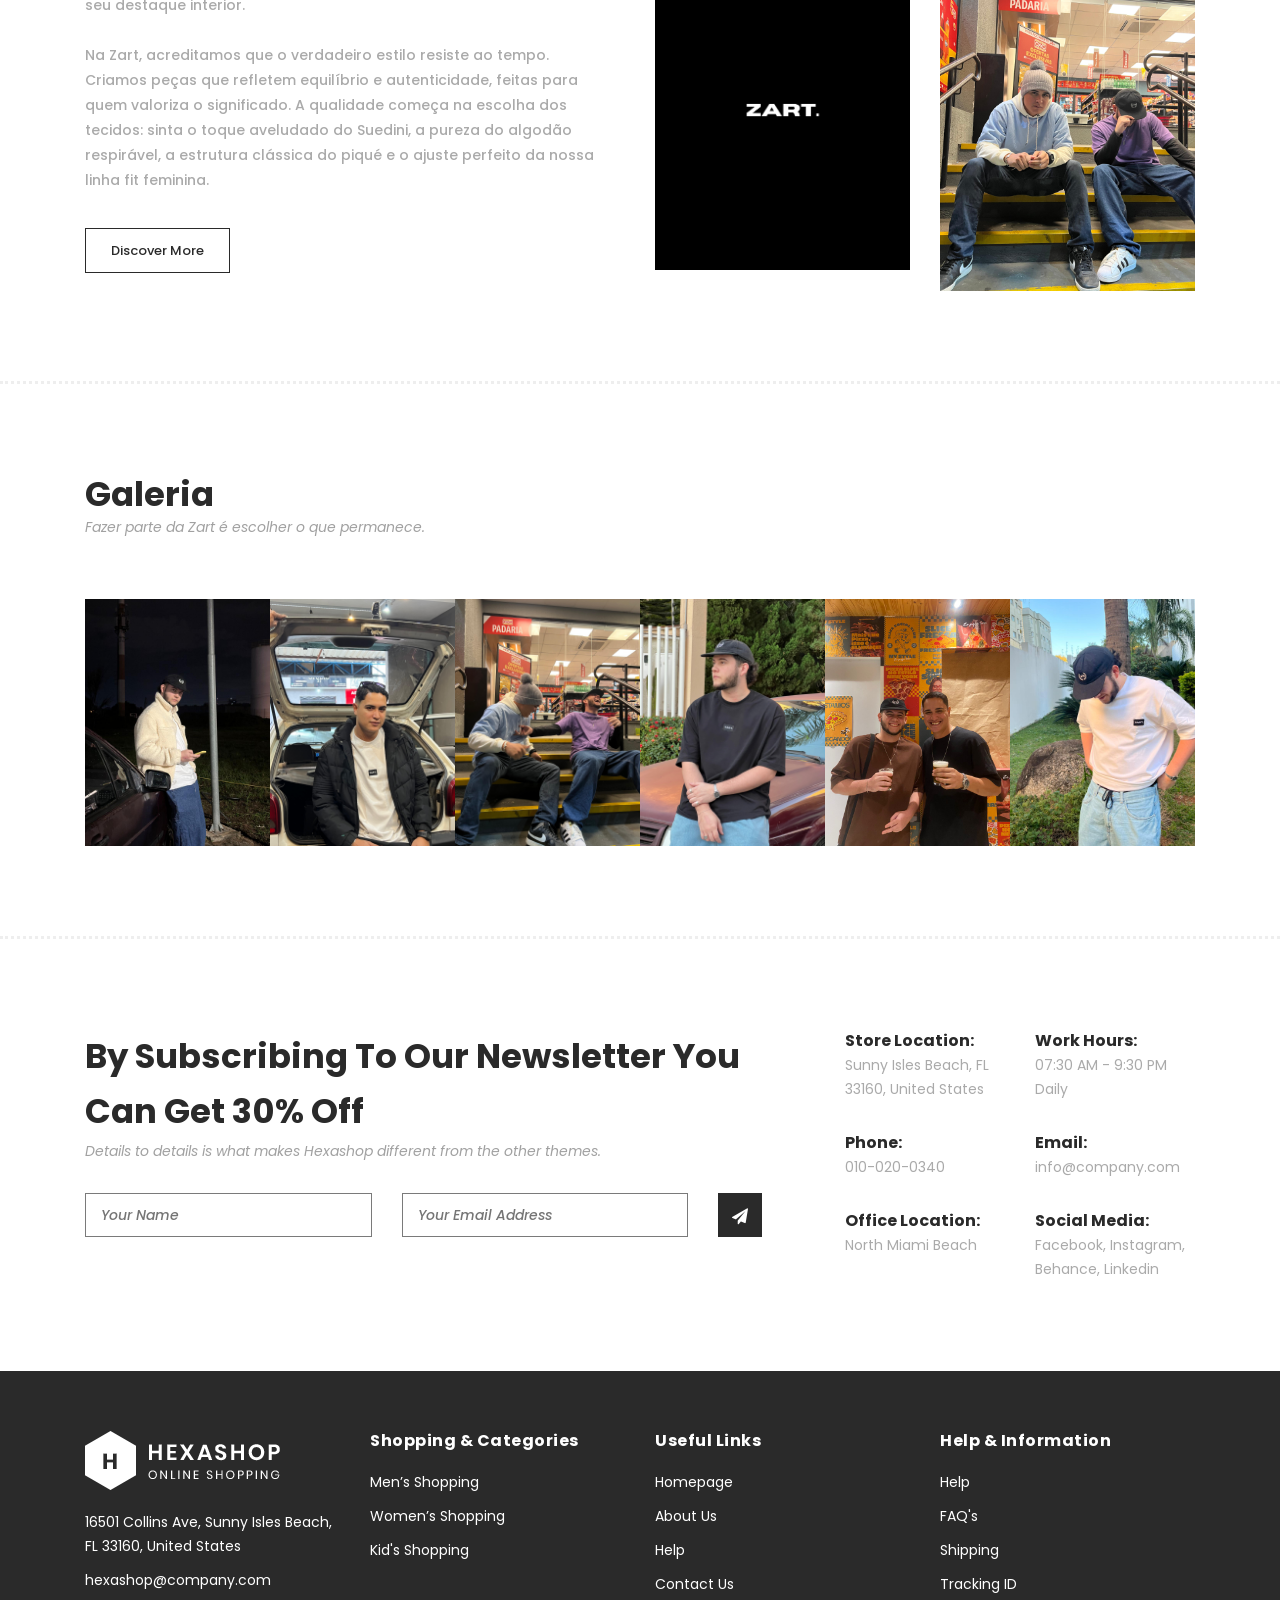
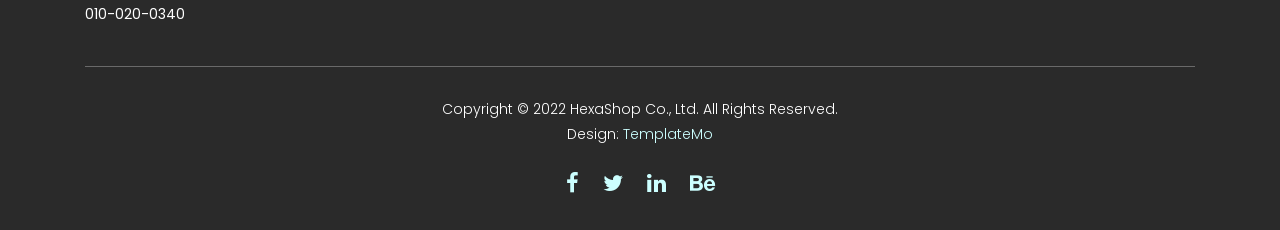
==== commit b3f7192e: "zart" ====
--- a/index.html
+++ b/index.html
@@ -61,7 +61,7 @@
                         <ul class="nav">
                             <li class="scroll-to-section"><a href="#top" class="active">Inicio</a></li>
                             <li class="scroll-to-section"><a href="#men">Oversized</a></li>
-                            <li class="scroll-to-section"><a href="#women">Polo</a></li>
+                            <li class="scroll-to-section"><a href="#women">Fit Feminino</a></li>
                             <li class="scroll-to-section"><a href="#polo">Fit</a></li>
                             <li class="submenu">
                                 <a href="javascript:;">Pages</a>
@@ -209,8 +209,8 @@
             <div class="row">
                 <div class="col-lg-6">
                     <div class="section-heading">
-                        <h2>Men's Latest</h2>
-                        <span>Details to details is what makes Hexashop different from the other themes.</span>
+                        <h2>Coleção Masculina</h2>
+                        <span>Oversized e Suedini - Algodão</span>
                     </div>
                 </div>
             </div>
@@ -224,91 +224,87 @@
                                 <div class="thumb">
                                     <div class="hover-content">
                                         <ul>
-                                            <li><a href="single-product.html"><i class="fa fa-eye"></i></a></li>
-                                            <li><a href="single-product.html"><i class="fa fa-star"></i></a></li>
-                                            <li><a href="single-product.html"><i class="fa fa-shopping-cart"></i></a></li>
-                                        </ul>
-                                    </div>
-                                    <img src="assets/images/men-01.jpg" alt="">
-                                </div>
-                                <div class="down-content">
-                                    <h4>Classic Spring</h4>
-                                    <span>$120.00</span>
-                                    <ul class="stars">
-                                        <li><i class="fa fa-star"></i></li>
-                                        <li><i class="fa fa-star"></i></li>
-                                        <li><i class="fa fa-star"></i></li>
-                                        <li><i class="fa fa-star"></i></li>
-                                        <li><i class="fa fa-star"></i></li>
-                                    </ul>
-                                </div>
-                            </div>
-                            <div class="item">
-                                <div class="thumb">
-                                    <div class="hover-content">
-                                        <ul>
-                                            <li><a href="single-product.html"><i class="fa fa-eye"></i></a></li>
-                                            <li><a href="single-product.html"><i class="fa fa-star"></i></a></li>
-                                            <li><a href="single-product.html"><i class="fa fa-shopping-cart"></i></a></li>
-                                        </ul>
-                                    </div>
-                                    <img src="assets/images/men-02.jpg" alt="">
-                                </div>
-                                <div class="down-content">
-                                    <h4>Air Force 1 X</h4>
-                                    <span>$90.00</span>
-                                    <ul class="stars">
-                                        <li><i class="fa fa-star"></i></li>
-                                        <li><i class="fa fa-star"></i></li>
-                                        <li><i class="fa fa-star"></i></li>
-                                        <li><i class="fa fa-star"></i></li>
-                                        <li><i class="fa fa-star"></i></li>
-                                    </ul>
-                                </div>
-                            </div>
-                            <div class="item">
-                                <div class="thumb">
-                                    <div class="hover-content">
-                                        <ul>
-                                            <li><a href="single-product.html"><i class="fa fa-eye"></i></a></li>
-                                            <li><a href="single-product.html"><i class="fa fa-star"></i></a></li>
-                                            <li><a href="single-product.html"><i class="fa fa-shopping-cart"></i></a></li>
-                                        </ul>
-                                    </div>
-                                    <img src="assets/images/men-03.jpg" alt="">
-                                </div>
-                                <div class="down-content">
-                                    <h4>Love Nana ‘20</h4>
-                                    <span>$150.00</span>
-                                    <ul class="stars">
-                                        <li><i class="fa fa-star"></i></li>
-                                        <li><i class="fa fa-star"></i></li>
-                                        <li><i class="fa fa-star"></i></li>
-                                        <li><i class="fa fa-star"></i></li>
-                                        <li><i class="fa fa-star"></i></li>
-                                    </ul>
-                                </div>
-                            </div>
-                            <div class="item">
-                                <div class="thumb">
-                                    <div class="hover-content">
-                                        <ul>
-                                            <li><a href="single-product.html"><i class="fa fa-eye"></i></a></li>
-                                            <li><a href="single-product.html"><i class="fa fa-star"></i></a></li>
-                                            <li><a href="single-product.html"><i class="fa fa-shopping-cart"></i></a></li>
-                                        </ul>
-                                    </div>
-                                    <img src="assets/images/men-01.jpg" alt="">
-                                </div>
-                                <div class="down-content">
-                                    <h4>Classic Spring</h4>
-                                    <span>$120.00</span>
-                                    <ul class="stars">
-                                        <li><i class="fa fa-star"></i></li>
-                                        <li><i class="fa fa-star"></i></li>
-                                        <li><i class="fa fa-star"></i></li>
-                                        <li><i class="fa fa-star"></i></li>
-                                        <li><i class="fa fa-star"></i></li>
+                                            <!-- <li><a href="single-product.html"><i class="fa fa-eye"></i></a></li>
+                                            <li><a href="single-product.html"><i class="fa fa-star"></i></a></li> -->
+                                            <li><a href="https://www.instagram.com/use_zart/"><i class="fa fa-shopping-cart"></i></a></li>
+                                        </ul>
+                                    </div>
+                                    <img src="assets/img/over-azul.jpeg" alt="">
+                                </div>
+                                <div class="down-content">
+                                    <h4>Oversized - Azul</h4>
+                                    <span>$129.90</span>
+                                    <ul class="stars">
+                                        <li>P</i></li>
+                                        <li>M</i></li>
+                                        <li>G</i></li>
+                                        <li>GG</i></li>
+                                    </ul>
+                                </div>
+                            </div>
+                            <div class="item">
+                                <div class="thumb">
+                                    <div class="hover-content">
+                                        <ul>
+                                            <!-- <li><a href="single-product.html"><i class="fa fa-eye"></i></a></li>
+                                            <li><a href="single-product.html"><i class="fa fa-star"></i></a></li> -->
+                                            <li><a href="https://www.instagram.com/use_zart/"><i class="fa fa-shopping-cart"></i></a></li>
+                                        </ul>
+                                    </div>
+                                    <img src="assets/img/over-branca.jpeg" alt="">
+                                </div>
+                                <div class="down-content">
+                                    <h4>Oversized - Branca</h4>
+                                    <span>$129.90</span>
+                                    <ul class="stars">
+                                        <li>P</i></li>
+                                        <li>M</i></li>
+                                        <li>G</i></li>
+                                        <li>GG</i></li>
+                                    </ul>
+                                </div>
+                            </div>
+                            <div class="item">
+                                <div class="thumb">
+                                    <div class="hover-content">
+                                        <ul>
+                                            <!-- <li><a href="single-product.html"><i class="fa fa-eye"></i></a></li>
+                                            <li><a href="single-product.html"><i class="fa fa-star"></i></a></li> -->
+                                            <li><a href="https://www.instagram.com/use_zart/"><i class="fa fa-shopping-cart"></i></a></li>
+                                        </ul>
+                                    </div>
+                                    <img src="assets/img/over-marrom.jpeg" alt="">
+                                </div>
+                                <div class="down-content">
+                                    <h4>Oversized - Marrom</h4>
+                                    <span>$129.90</span>
+                                    <ul class="stars">
+                                        <li>P</li>
+                                        <li>M</li>
+                                        <li>G</i></li>
+                                        <li>GG</i></li>
+                                    </ul>
+                                </div>
+                            </div>
+                            <div class="item">
+                                <div class="thumb">
+                                    <div class="hover-content">
+                                        <ul>
+                                            <!-- <li><a href="single-product.html"><i class="fa fa-eye"></i></a></li>
+                                            <li><a href="single-product.html"><i class="fa fa-star"></i></a></li> -->
+                                            <li><a href="https://www.instagram.com/use_zart/"><i class="fa fa-shopping-cart"></i></a></li>
+                                        </ul>
+                                    </div>
+                                    <img src="assets/img/over-verde.jpeg" alt="">
+                                </div>
+                                <div class="down-content">
+                                    <h4>Oversized - Verde</h4>
+                                    <span>$129.90</span>
+                                    <ul class="stars">
+                                        <li>P</li>
+                                        <li>M</li>
+                                        <li>G</li>
+                                        <li>GG</li>
                                     </ul>
                                 </div>
                             </div>
@@ -443,8 +439,8 @@
             <div class="row">
                 <div class="col-lg-6">
                     <div class="section-heading">
-                        <h2>Kid's Latest</h2>
-                        <span>Details to details is what makes Hexashop different from the other themes.</span>
+                        <h2>Coleção Polo</h2>
+                        <span>Polo Piquet</span>
                     </div>
                 </div>
             </div>
@@ -458,91 +454,131 @@
                                 <div class="thumb">
                                     <div class="hover-content">
                                         <ul>
-                                            <li><a href="single-product.html"><i class="fa fa-eye"></i></a></li>
-                                            <li><a href="single-product.html"><i class="fa fa-star"></i></a></li>
-                                            <li><a href="single-product.html"><i class="fa fa-shopping-cart"></i></a></li>
-                                        </ul>
-                                    </div>
-                                    <img src="assets/images/kid-01.jpg" alt="">
-                                </div>
-                                <div class="down-content">
-                                    <h4>School Collection</h4>
-                                    <span>$80.00</span>
-                                    <ul class="stars">
-                                        <li><i class="fa fa-star"></i></li>
-                                        <li><i class="fa fa-star"></i></li>
-                                        <li><i class="fa fa-star"></i></li>
-                                        <li><i class="fa fa-star"></i></li>
-                                        <li><i class="fa fa-star"></i></li>
-                                    </ul>
-                                </div>
-                            </div>
-                            <div class="item">
-                                <div class="thumb">
-                                    <div class="hover-content">
-                                        <ul>
-                                            <li><a href="single-product.html"><i class="fa fa-eye"></i></a></li>
-                                            <li><a href="single-product.html"><i class="fa fa-star"></i></a></li>
-                                            <li><a href="single-product.html"><i class="fa fa-shopping-cart"></i></a></li>
-                                        </ul>
-                                    </div>
-                                    <img src="assets/images/kid-02.jpg" alt="">
-                                </div>
-                                <div class="down-content">
-                                    <h4>Summer Cap</h4>
-                                    <span>$12.00</span>
-                                    <ul class="stars">
-                                        <li><i class="fa fa-star"></i></li>
-                                        <li><i class="fa fa-star"></i></li>
-                                        <li><i class="fa fa-star"></i></li>
-                                        <li><i class="fa fa-star"></i></li>
-                                        <li><i class="fa fa-star"></i></li>
-                                    </ul>
-                                </div>
-                            </div>
-                            <div class="item">
-                                <div class="thumb">
-                                    <div class="hover-content">
-                                        <ul>
-                                            <li><a href="single-product.html"><i class="fa fa-eye"></i></a></li>
-                                            <li><a href="single-product.html"><i class="fa fa-star"></i></a></li>
-                                            <li><a href="single-product.html"><i class="fa fa-shopping-cart"></i></a></li>
-                                        </ul>
-                                    </div>
-                                    <img src="assets/images/kid-03.jpg" alt="">
-                                </div>
-                                <div class="down-content">
-                                    <h4>Classic Kid</h4>
-                                    <span>$30.00</span>
-                                    <ul class="stars">
-                                        <li><i class="fa fa-star"></i></li>
-                                        <li><i class="fa fa-star"></i></li>
-                                        <li><i class="fa fa-star"></i></li>
-                                        <li><i class="fa fa-star"></i></li>
-                                        <li><i class="fa fa-star"></i></li>
-                                    </ul>
-                                </div>
-                            </div>
-                            <div class="item">
-                                <div class="thumb">
-                                    <div class="hover-content">
-                                        <ul>
-                                            <li><a href="single-product.html"><i class="fa fa-eye"></i></a></li>
-                                            <li><a href="single-product.html"><i class="fa fa-star"></i></a></li>
-                                            <li><a href="single-product.html"><i class="fa fa-shopping-cart"></i></a></li>
-                                        </ul>
-                                    </div>
-                                    <img src="assets/images/kid-01.jpg" alt="">
-                                </div>
-                                <div class="down-content">
-                                    <h4>Classic Spring</h4>
-                                    <span>$120.00</span>
-                                    <ul class="stars">
-                                        <li><i class="fa fa-star"></i></li>
-                                        <li><i class="fa fa-star"></i></li>
-                                        <li><i class="fa fa-star"></i></li>
-                                        <li><i class="fa fa-star"></i></li>
-                                        <li><i class="fa fa-star"></i></li>
+                                            <!-- <li><a href="single-product.html"><i class="fa fa-eye"></i></a></li>
+                                            <li><a href="single-product.html"><i class="fa fa-star"></i></a></li> -->
+                                            <li><a href="https://www.instagram.com/use_zart/"><i class="fa fa-shopping-cart"></i></a></li>
+                                        </ul>
+                                    </div>
+                                    <img src="assets/img/polo-azul.jpeg" alt="">
+                                </div>
+                                <div class="down-content">
+                                    <h4>Polo - azul</h4>
+                                    <span>$110.00</span>
+                                    <ul class="stars">
+                                        <li>P</i></li>
+                                        <li>M</i></li>
+                                        <li>G</i></li>
+                                        <li>GG</i></li>
+                                    </ul>
+                                </div>
+                            </div>
+                            <div class="item">
+                                <div class="thumb">
+                                    <div class="hover-content">
+                                        <ul>
+                                            <!-- <li><a href="single-product.html"><i class="fa fa-eye"></i></a></li>
+                                            <li><a href="single-product.html"><i class="fa fa-star"></i></a></li> -->
+                                            <li><a href="https://www.instagram.com/use_zart/"><i class="fa fa-shopping-cart"></i></a></li>
+                                        </ul>
+                                    </div>
+                                    <img src="assets/img/polo-branca.jpeg" alt="">
+                                </div>
+                                <div class="down-content">
+                                    <h4>Polo - Branca</h4>
+                                    <span>$110.00</span>
+                                    <ul class="stars">
+                                        <li>P</i></li>
+                                        <li>M</i></li>
+                                        <li>G</i></li>
+                                        <li>GG</i></li>
+                                    </ul>
+                                </div>
+                            </div>
+                            <div class="item">
+                                <div class="thumb">
+                                    <div class="hover-content">
+                                        <ul>
+                                            <!-- <li><a href="single-product.html"><i class="fa fa-eye"></i></a></li>
+                                            <li><a href="single-product.html"><i class="fa fa-star"></i></a></li> -->
+                                            <li><a href="https://www.instagram.com/use_zart/"><i class="fa fa-shopping-cart"></i></a></li>
+                                        </ul>
+                                    </div>
+                                    <img src="assets/img/polo-preta-eduardo.jpeg" alt="">
+                                </div>
+                                <div class="down-content">
+                                    <h4>Polo - Preta</h4>
+                                    <span>$110.00</span>
+                                    <ul class="stars">
+                                        <li>P</i></li>
+                                        <li>M</i></li>
+                                        <li>G</i></li>
+                                        <li>GG</i></li>
+                                    </ul>
+                                </div>
+                            </div>
+                            <div class="item">
+                                <div class="thumb">
+                                    <div class="hover-content">
+                                        <ul>
+                                            <!-- <li><a href="single-product.html"><i class="fa fa-eye"></i></a></li>
+                                            <li><a href="single-product.html"><i class="fa fa-star"></i></a></li> -->
+                                            <li><a href="https://www.instagram.com/use_zart/"><i class="fa fa-shopping-cart"></i></a></li>
+                                        </ul>
+                                    </div>
+                                    <img src="assets/img/polo-azul-costas.jpeg" alt="">
+                                </div>
+                                <div class="down-content">
+                                    <h4>Polo - Azul</h4>
+                                    <span>$110.00</span>
+                                    <ul class="stars">
+                                        <li>P</i></li>
+                                        <li>M</i></li>
+                                        <li>G</i></li>
+                                        <li>GG</i></li>
+                                    </ul>
+                                </div>
+                            </div>
+                            <div class="item">
+                                <div class="thumb">
+                                    <div class="hover-content">
+                                        <ul>
+                                            <!-- <li><a href="single-product.html"><i class="fa fa-eye"></i></a></li>
+                                            <li><a href="single-product.html"><i class="fa fa-star"></i></a></li> -->
+                                            <li><a href="https://www.instagram.com/use_zart/"><i class="fa fa-shopping-cart"></i></a></li>
+                                        </ul>
+                                    </div>
+                                    <img src="assets/img/polo-branca-costas.jpeg" alt="">
+                                </div>
+                                <div class="down-content">
+                                    <h4>Polo - Branca</h4>
+                                    <span>$110.00</span>
+                                    <ul class="stars">
+                                        <li>P</i></li>
+                                        <li>M</i></li>
+                                        <li>G</i></li>
+                                        <li>GG</i></li>
+                                    </ul>
+                                </div>
+                            </div>
+                            <div class="item">
+                                <div class="thumb">
+                                    <div class="hover-content">
+                                        <ul>
+                                            <!-- <li><a href="single-product.html"><i class="fa fa-eye"></i></a></li>
+                                            <li><a href="single-product.html"><i class="fa fa-star"></i></a></li> -->
+                                            <li><a href="https://www.instagram.com/use_zart/"><i class="fa fa-shopping-cart"></i></a></li>
+                                        </ul>
+                                    </div>
+                                    <img src="assets/img/polo-preta-costas.jpeg" alt="">
+                                </div>
+                                <div class="down-content">
+                                    <h4>Polo - Preta</h4>
+                                    <span>$110.00</span>
+                                    <ul class="stars">
+                                        <li>P</i></li>
+                                        <li>M</i></li>
+                                        <li>G</i></li>
+                                        <li>GG</i></li>
                                     </ul>
                                 </div>
                             </div>
@@ -677,15 +713,15 @@
             <div class="row">
                 <div class="col-lg-6">
                     <div class="left-content">
-                        <h2>Explore Our Products</h2>
-                        <span>You are allowed to use this HexaShop HTML CSS template. You can feel free to modify or edit this layout. You can convert this template as any kind of ecommerce CMS theme as you wish.</span>
+                        <h2>Qualidade que Revela Quem Você É</h2>
+                        <span>Bem-vindo à Zart. Não seguimos tendências, criamos o que dura. Nossas peças celebram a sua presença com qualidade superior em cada fibra. Da textura única do piqué ao caimento impecável da linha fit feminina, usamos algodão nobre e Suedini para garantir que o seu conforto seja a sua maior declaração de estilo.</span>
                         <div class="quote">
-                            <i class="fa fa-quote-left"></i><p>You are not allowed to redistribute this template ZIP file on any other website.</p>
-                        </div>
-                        <p>There are 5 pages included in this HexaShop Template and we are providing it to you for absolutely free of charge at our TemplateMo website. There are web development costs for us.</p>
-                        <p>If this template is beneficial for your website or business, please kindly <a rel="nofollow" href="https://paypal.me/templatemo" target="_blank">support us</a> a little via PayPal. Please also tell your friends about our great website. Thank you.</p>
+                            <i class="fa fa-quote-left"></i><p>Ser Zart é vestir propósito e revelar a sua presença.</p>
+                        </div>
+                        <p>Mais do que moda, a Zart é sobre propósito. Cada peça é desenhada para trazer conforto, força e a elegância do discreto. Exploramos os melhores materiais, desde o conforto térmico do Suedini e a maciez do algodão, até a sofisticação atemporal do piqué. Descubra designs que se adaptam à sua história e revelam o seu destaque interior.</p>
+                        <p>Na Zart, acreditamos que o verdadeiro estilo resiste ao tempo. Criamos peças que refletem equilíbrio e autenticidade, feitas para quem valoriza o significado. A qualidade começa na escolha dos tecidos: sinta o toque aveludado do Suedini, a pureza do algodão respirável, a estrutura clássica do piqué e o ajuste perfeito da nossa linha fit feminina.</p>
                         <div class="main-border-button">
-                            <a href="products.html">Discover More</a>
+                            <a href="about.html">Discover More</a>
                         </div>
                     </div>
                 </div>
@@ -694,24 +730,22 @@
                         <div class="row">
                             <div class="col-lg-6">
                                 <div class="leather">
-                                    <h4>Leather Bags</h4>
-                                    <span>Latest Collection</span>
+                                    <img src="assets/img/zart-batata.jpeg" alt="">
                                 </div>
                             </div>
                             <div class="col-lg-6">
                                 <div class="first-image">
-                                    <img src="assets/images/explore-image-01.jpg" alt="">
+                                    <img src="assets/img/zart-verde (2).jpeg" alt="">
                                 </div>
                             </div>
                             <div class="col-lg-6">
                                 <div class="second-image">
-                                    <img src="assets/images/explore-image-02.jpg" alt="">
+                                    <img src="assets/img/zart-preta.jpeg" alt="">
                                 </div>
                             </div>
                             <div class="col-lg-6">
                                 <div class="types">
-                                    <h4>Different Types</h4>
-                                    <span>Over 304 Products</span>
+                                    <img src="assets/img/pocoio.jpg" alt="">
                                 </div>
                             </div>
                         </div>
@@ -728,8 +762,8 @@
             <div class="row">
                 <div class="col-lg-12">
                     <div class="section-heading">
-                        <h2>Social Media</h2>
-                        <span>Details to details is what makes Hexashop different from the other themes.</span>
+                        <h2>Galeria</h2>
+                        <span>Fazer parte da Zart é escolher o que permanece.</span>
                     </div>
                 </div>
             </div>
@@ -739,67 +773,67 @@
                 <div class="col-2">
                     <div class="thumb">
                         <div class="icon">
-                            <a href="http://instagram.com">
-                                <h6>Fashion</h6>
+                            <a href="https://www.instagram.com/use_zart/">
+                                <h6>Zart</h6>
                                 <i class="fa fa-instagram"></i>
                             </a>
                         </div>
-                        <img src="assets/images/instagram-01.jpg" alt="">
+                        <img src="assets/img/emanuel-carro.jpeg" alt="">
                     </div>
                 </div>
                 <div class="col-2">
                     <div class="thumb">
                         <div class="icon">
-                            <a href="http://instagram.com">
-                                <h6>New</h6>
+                            <a href="https://www.instagram.com/use_zart/">
+                                <h6>Zart</h6>
                                 <i class="fa fa-instagram"></i>
                             </a>
                         </div>
-                        <img src="assets/images/instagram-02.jpg" alt="">
+                        <img src="assets/img/eduardo-carro.jpeg" alt="">
                     </div>
                 </div>
                 <div class="col-2">
                     <div class="thumb">
                         <div class="icon">
-                            <a href="http://instagram.com">
-                                <h6>Brand</h6>
+                            <a href="https://www.instagram.com/use_zart/">
+                                <h6>Zart</h6>
                                 <i class="fa fa-instagram"></i>
                             </a>
                         </div>
-                        <img src="assets/images/instagram-03.jpg" alt="">
+                        <img src="assets/img/pocoio-2.jpg" alt="">
                     </div>
                 </div>
                 <div class="col-2">
                     <div class="thumb">
                         <div class="icon">
-                            <a href="http://instagram.com">
-                                <h6>Makeup</h6>
+                            <a href="https://www.instagram.com/use_zart/">
+                                <h6>Zart</h6>
                                 <i class="fa fa-instagram"></i>
                             </a>
                         </div>
-                        <img src="assets/images/instagram-04.jpg" alt="">
+                        <img src="assets/img/emanuel-carro-olhando.jpeg" alt="">
                     </div>
                 </div>
                 <div class="col-2">
                     <div class="thumb">
                         <div class="icon">
-                            <a href="http://instagram.com">
-                                <h6>Leather</h6>
+                            <a href="https://www.instagram.com/use_zart/">
+                                <h6>Zart</h6>
                                 <i class="fa fa-instagram"></i>
                             </a>
                         </div>
-                        <img src="assets/images/instagram-05.jpg" alt="">
+                        <img src="assets/img/emanuel-zattar-breja.jpg" alt="">
                     </div>
                 </div>
                 <div class="col-2">
                     <div class="thumb">
                         <div class="icon">
-                            <a href="http://instagram.com">
-                                <h6>Bag</h6>
+                            <a href="https://www.instagram.com/use_zart/">
+                                <h6>Zart</h6>
                                 <i class="fa fa-instagram"></i>
                             </a>
                         </div>
-                        <img src="assets/images/instagram-06.jpg" alt="">
+                        <img src="assets/img/emanuel-over-branca.jpeg" alt="">
                     </div>
                 </div>
             </div>
--- a/assets/css/templatemo-hexashop.css
+++ b/assets/css/templatemo-hexashop.css
@@ -2074,7 +2074,7 @@
 .about-page-heading {
   margin-top: 160px;
   margin-bottom: 30px;
-  background-image: url(../images/about-us-page-heading.jpg);
+  background-image: url(../img/camisetas-cama.jpeg);
   background-position: center center;
   background-size: cover;
   background-repeat: no-repeat;
